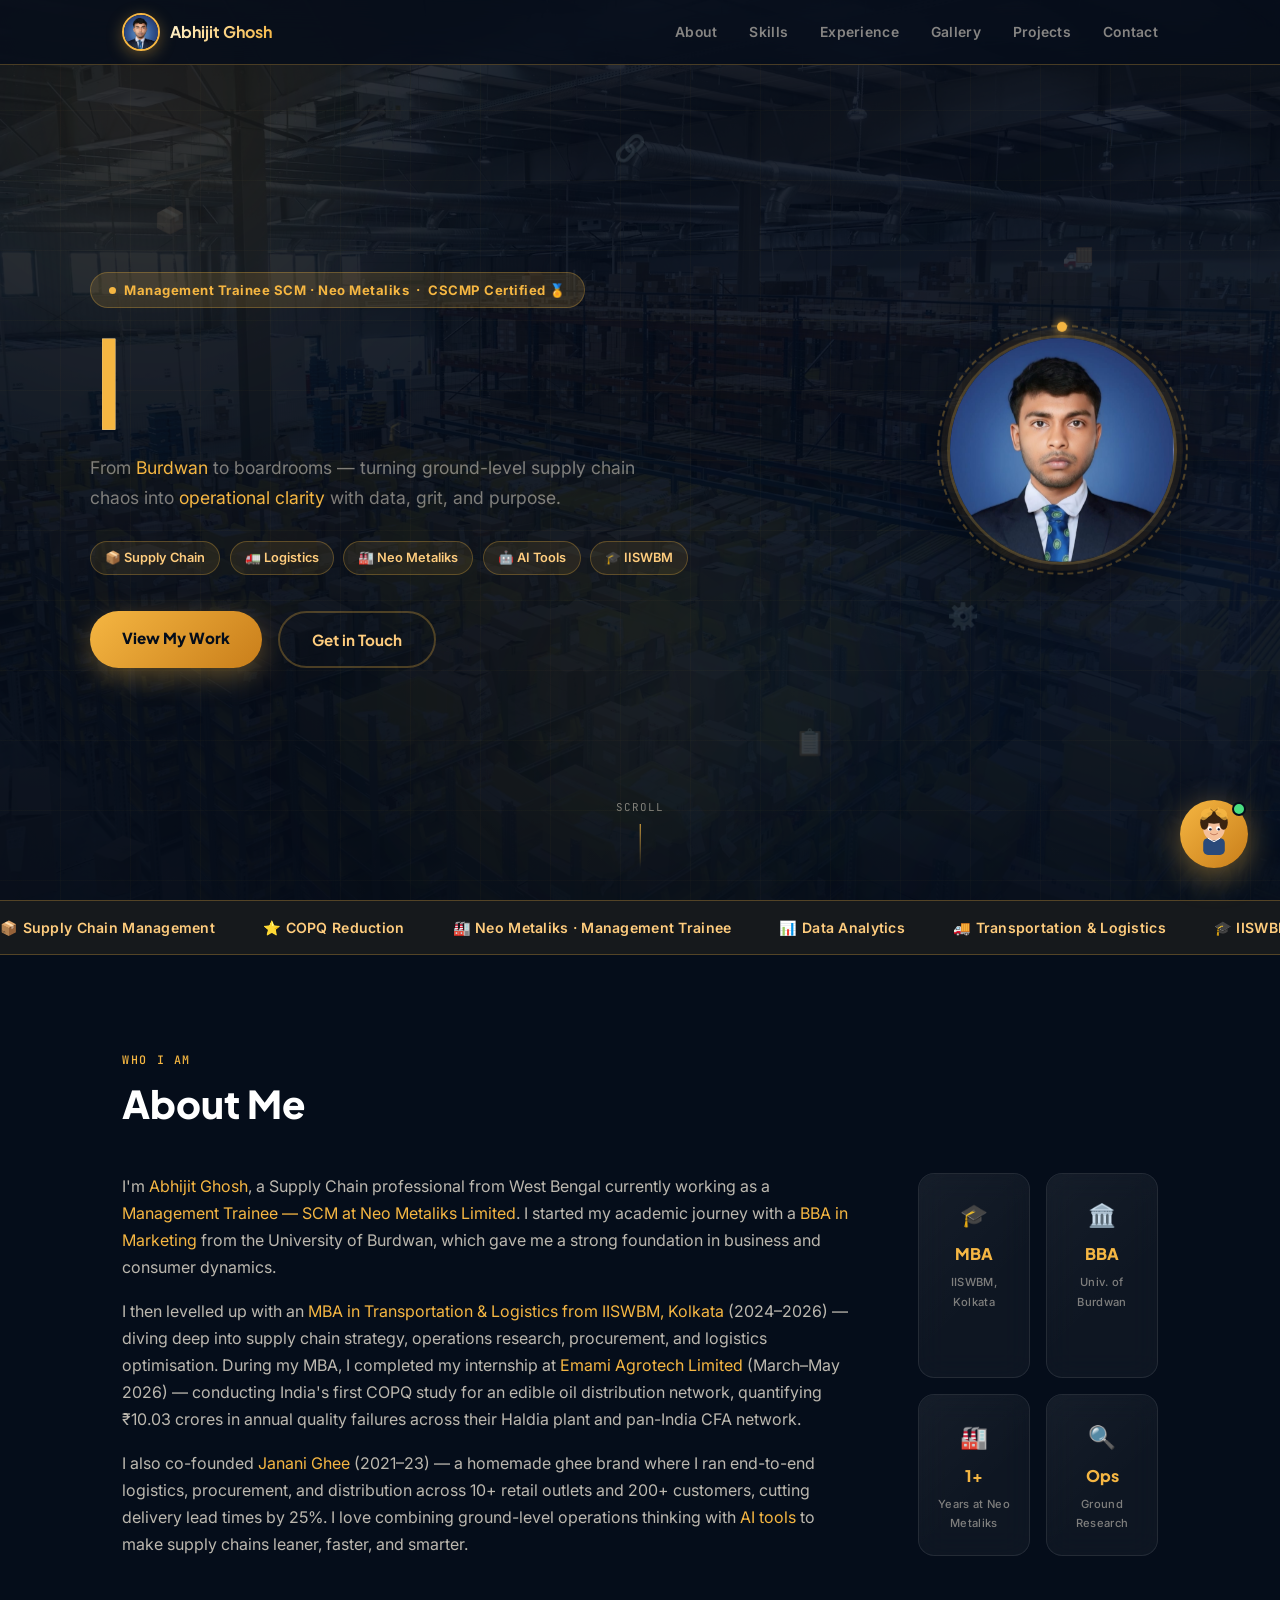
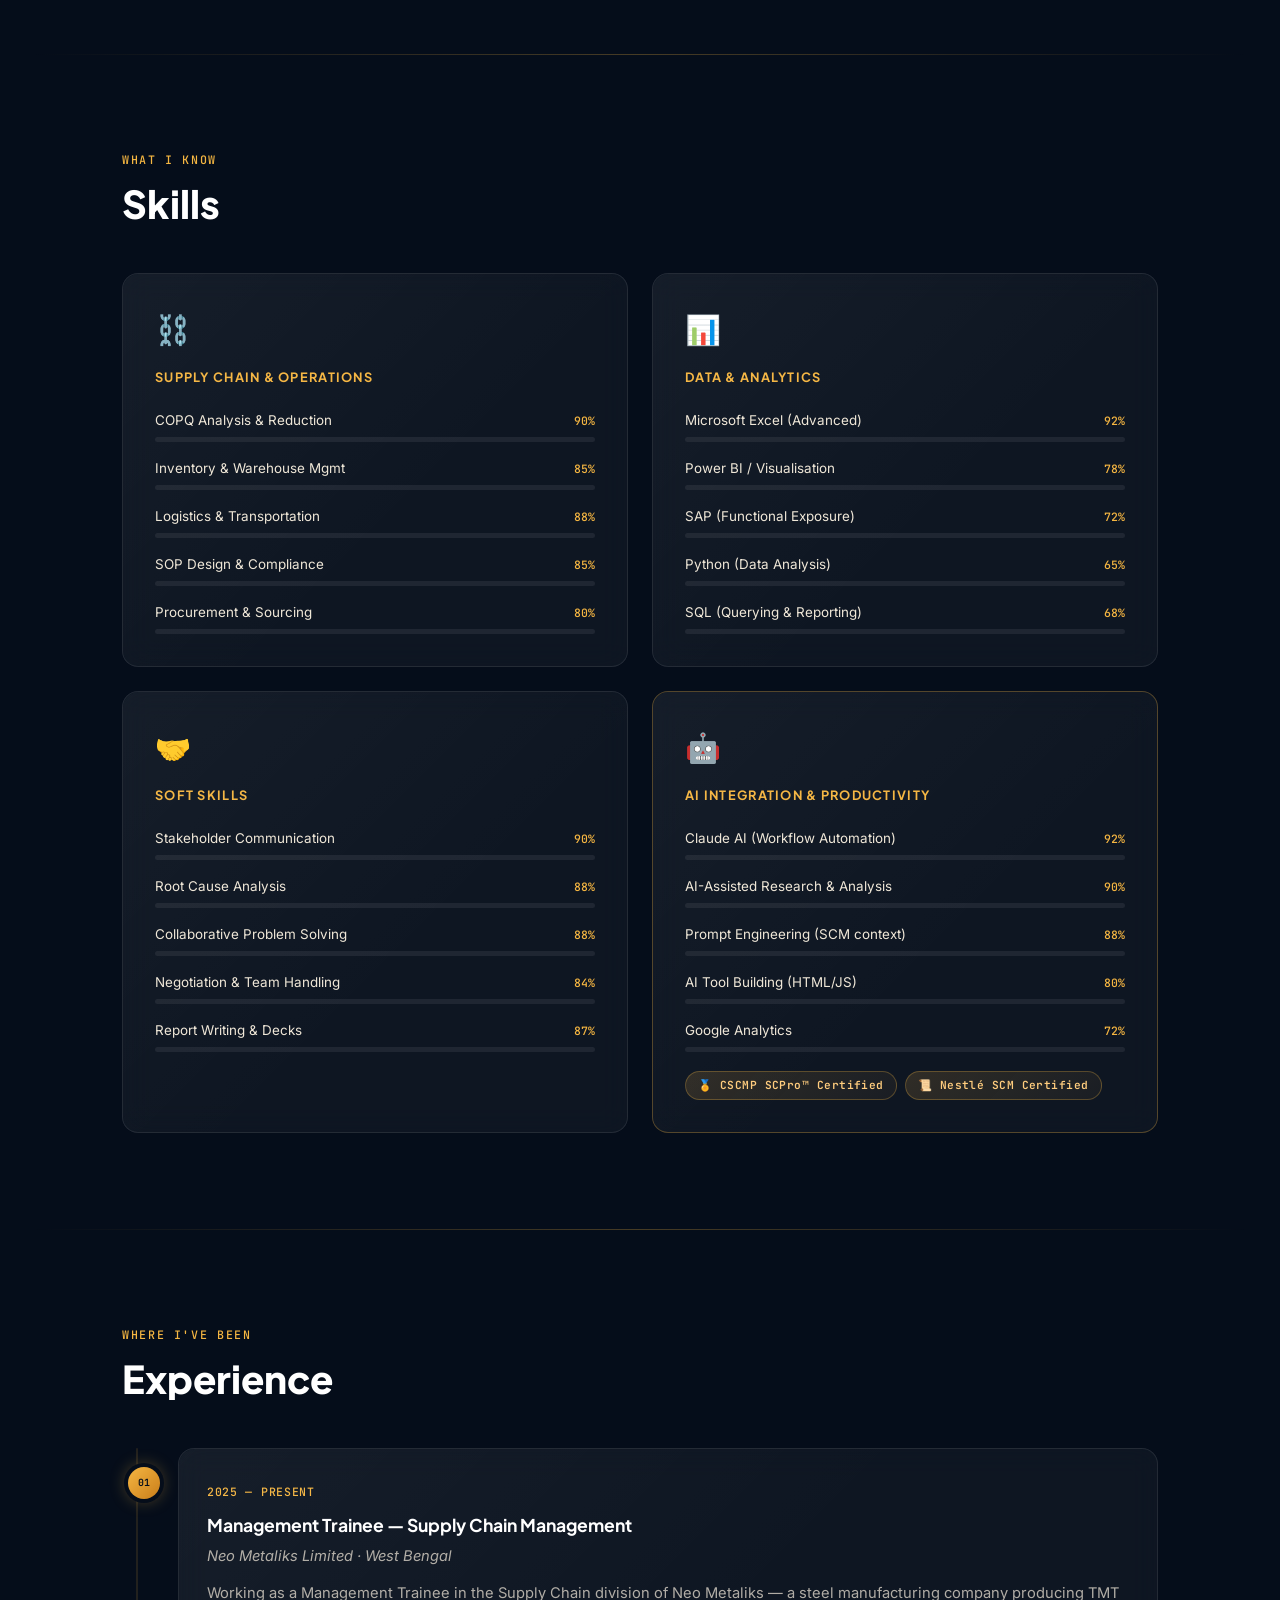
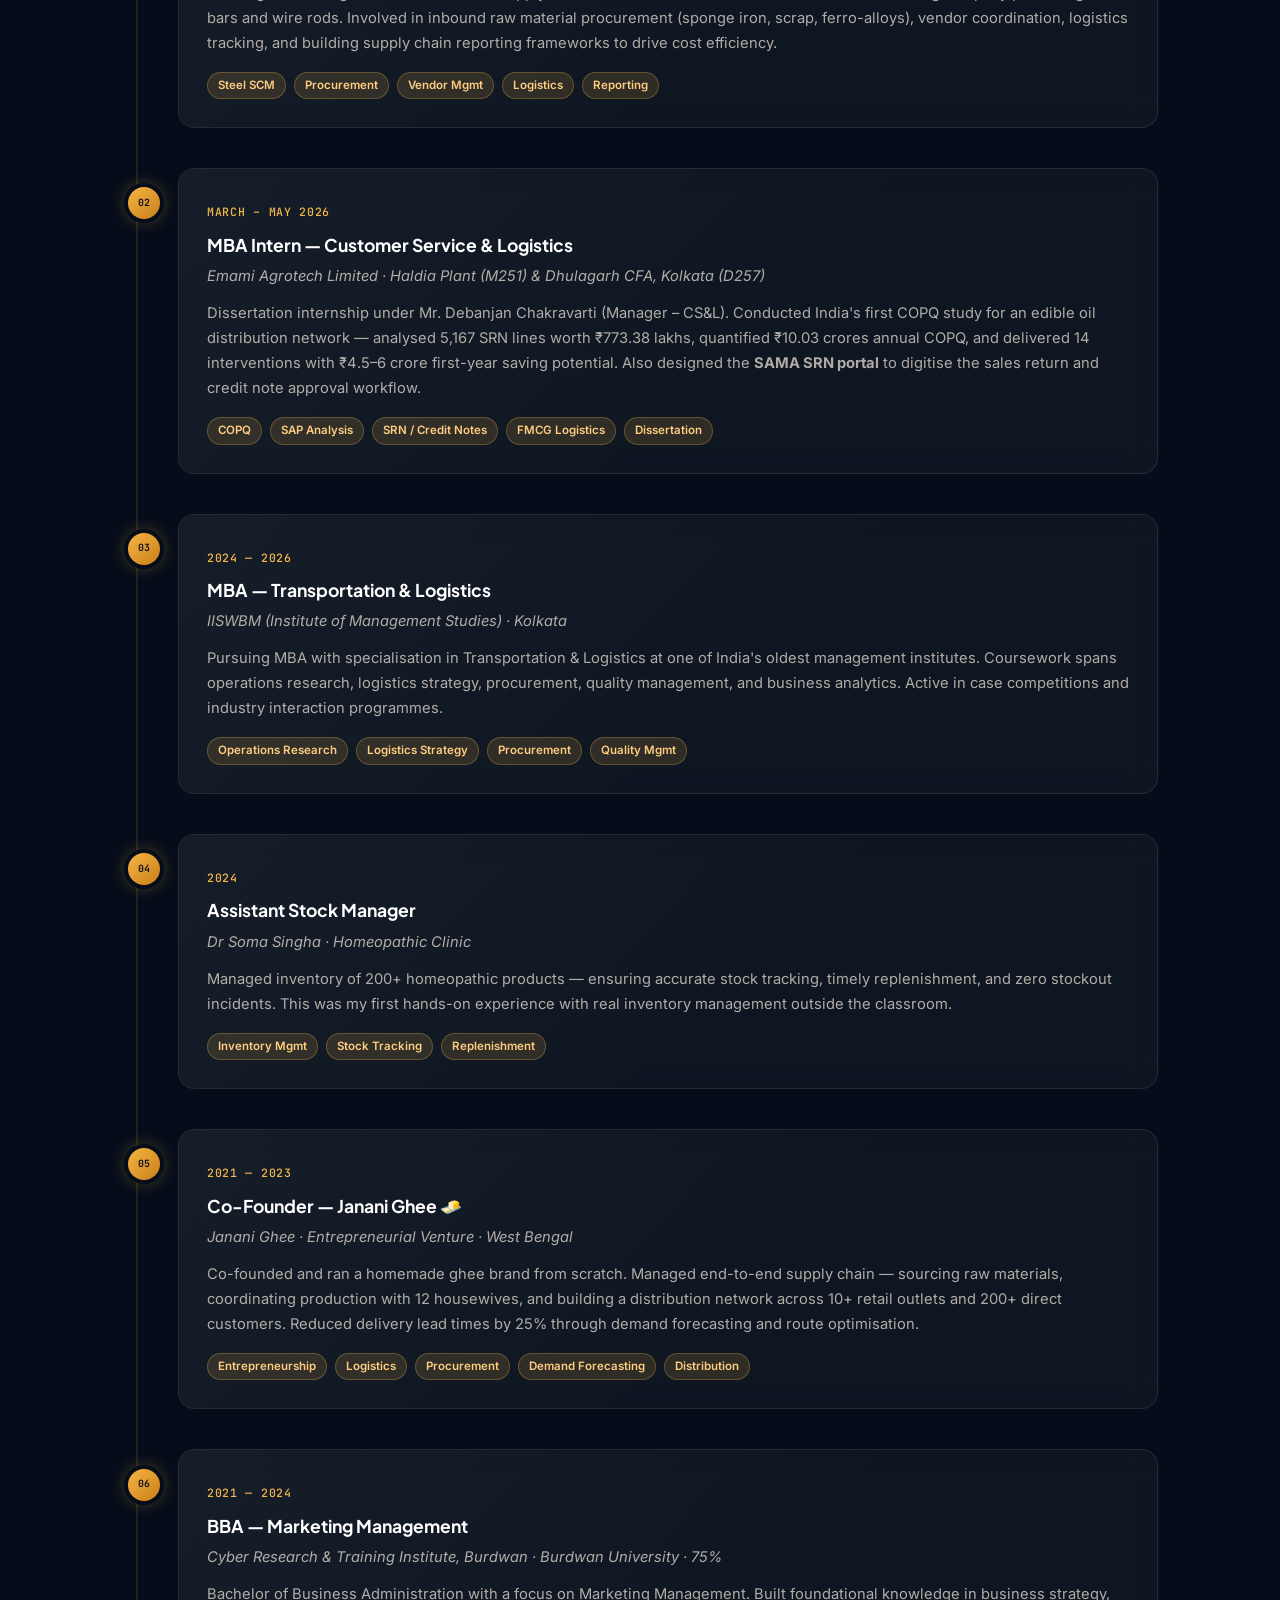
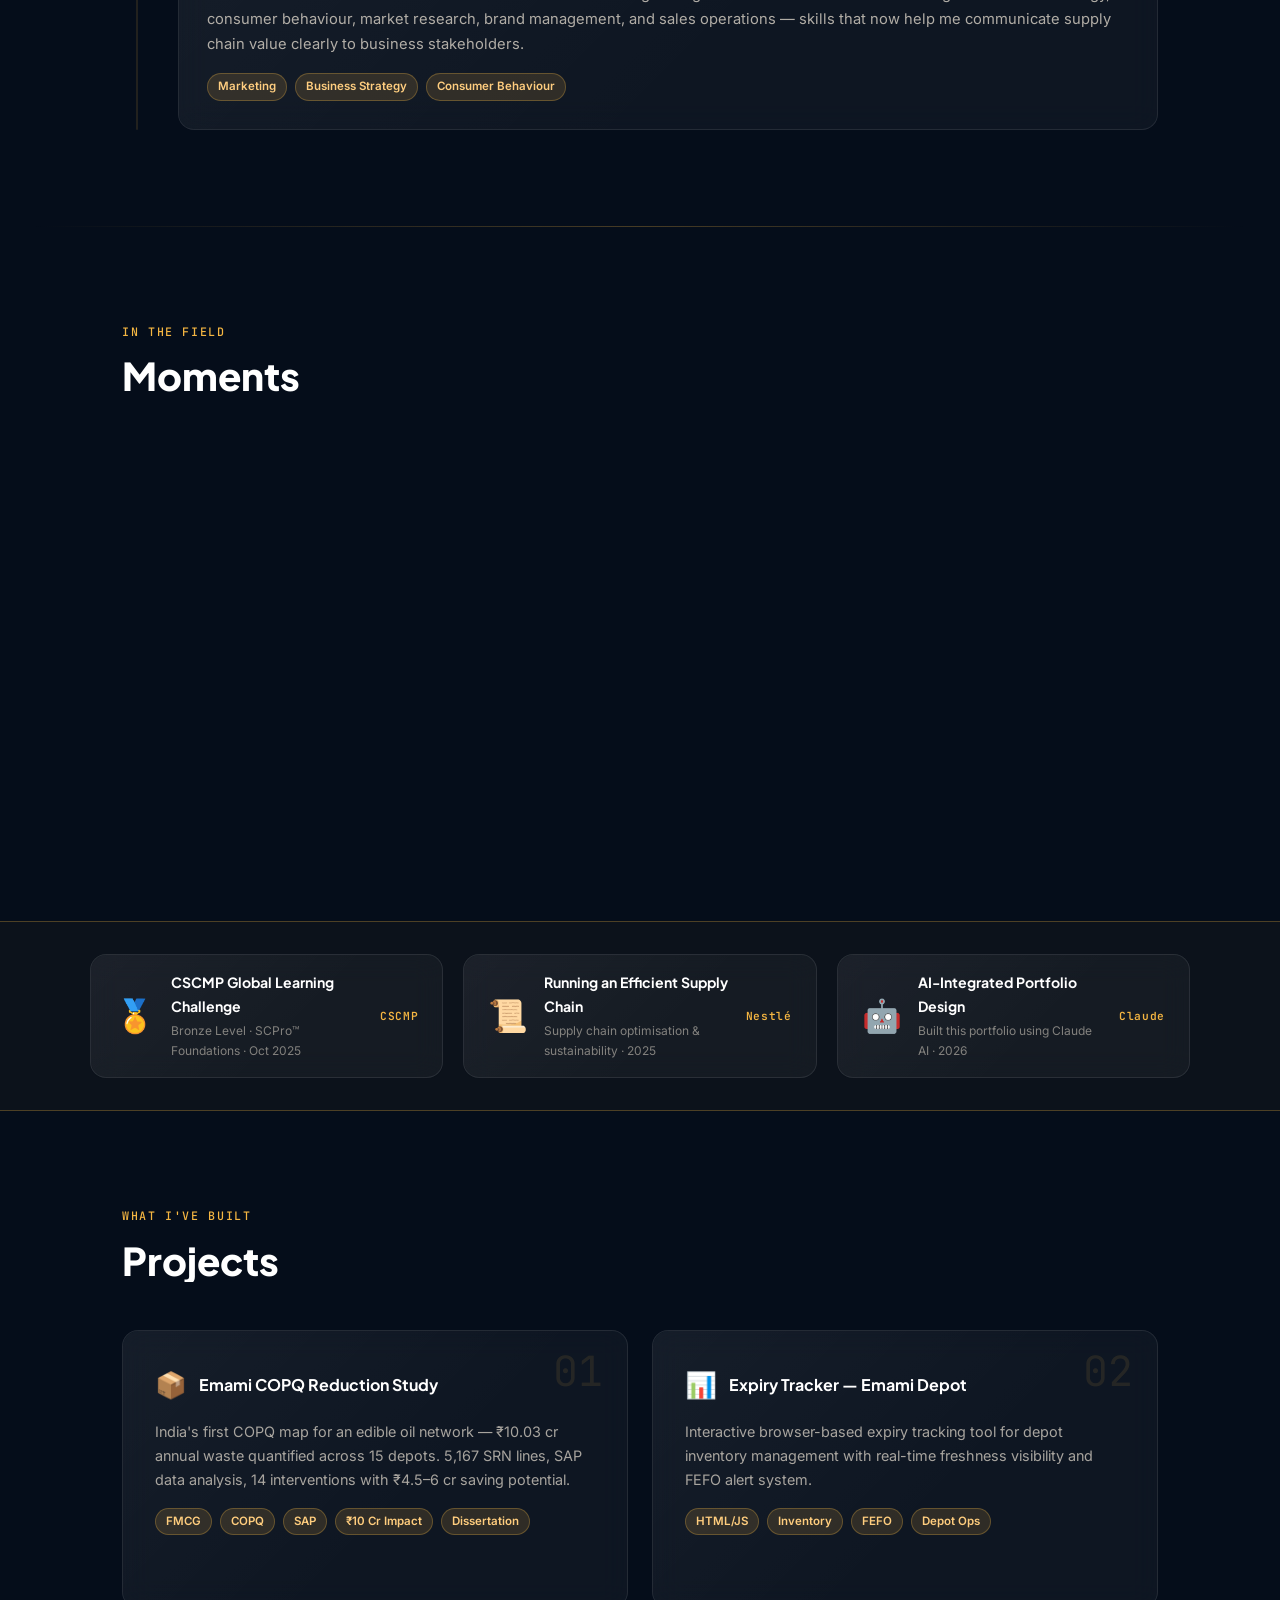
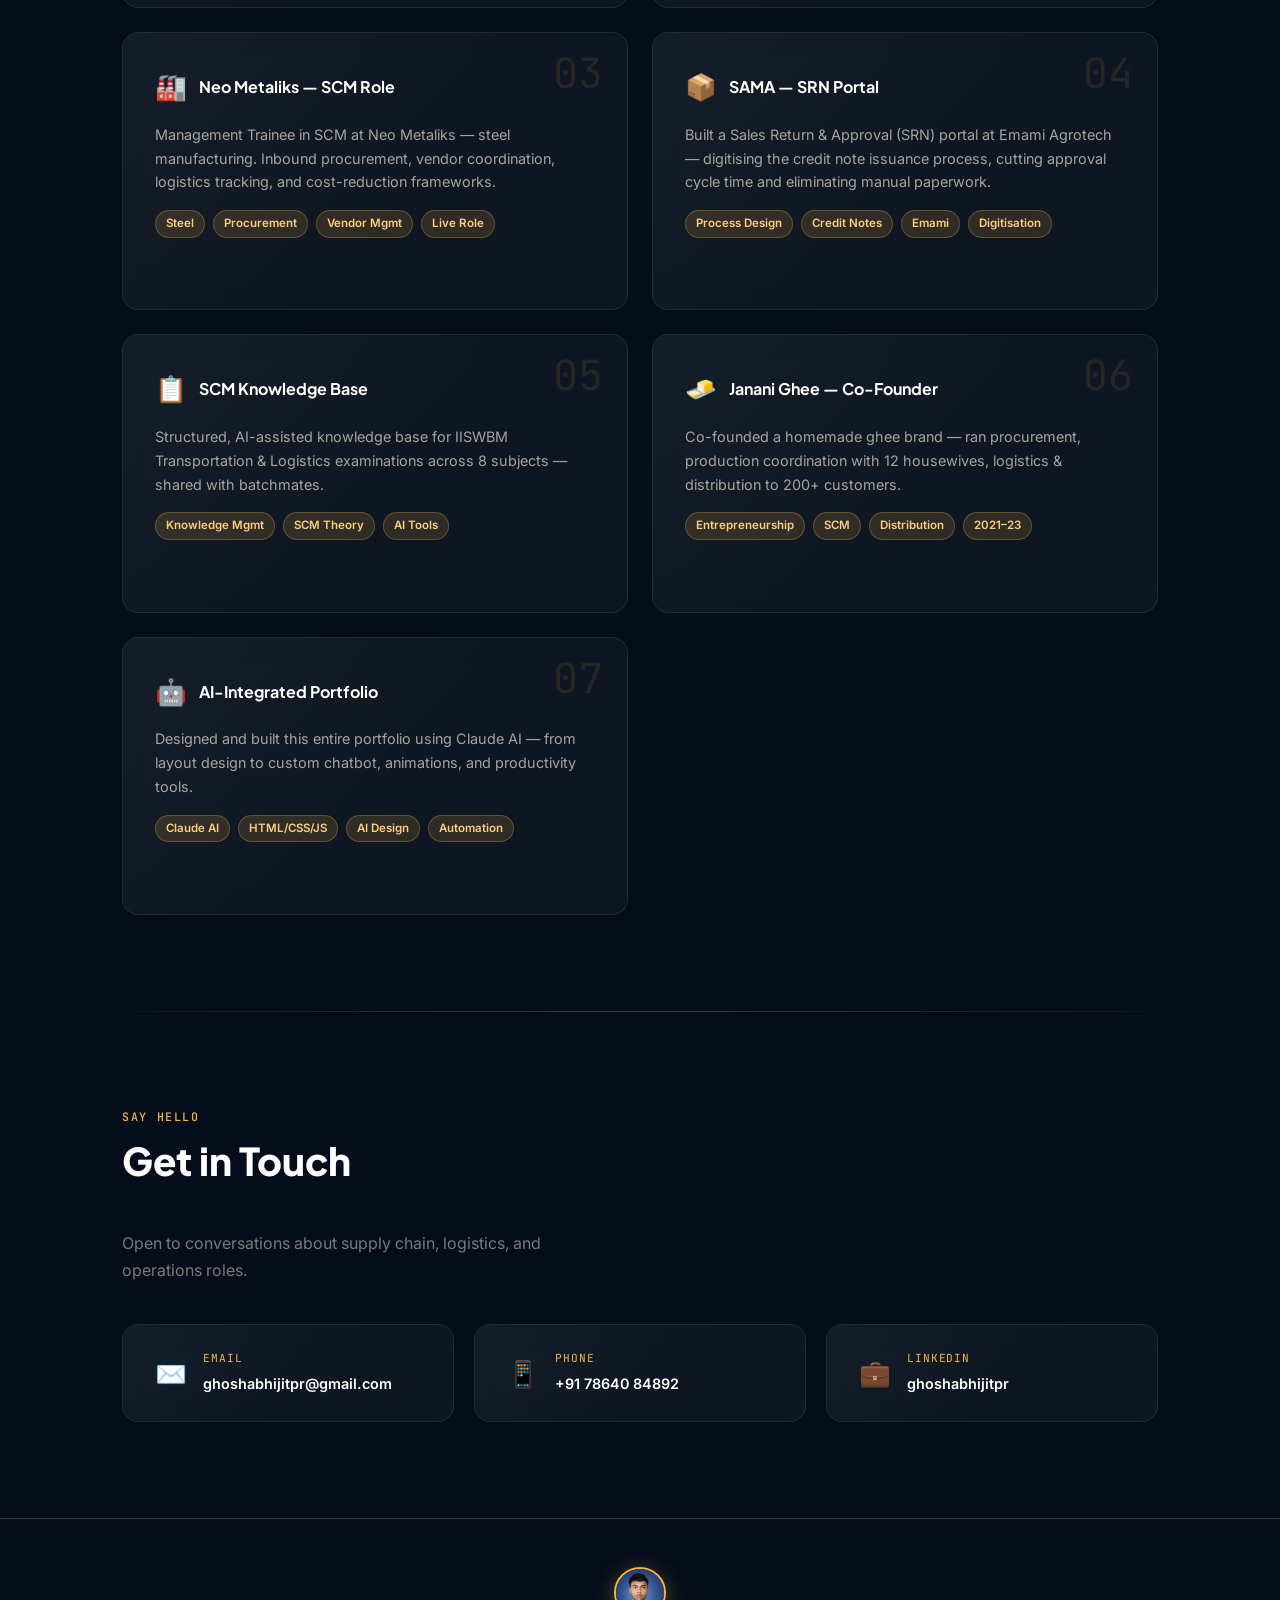
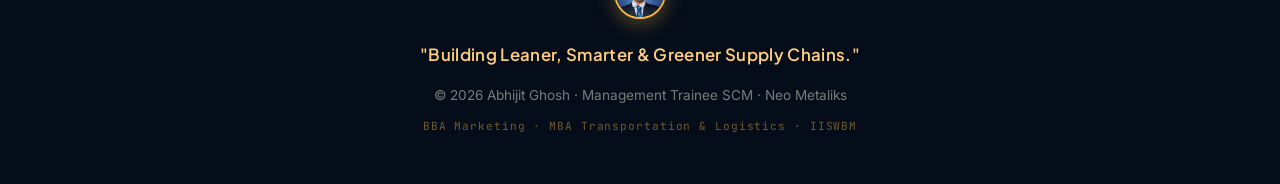
==== index.html @ d3fb3068 "Add files via upload" ====
<!DOCTYPE html>
<html lang="en">
<head>
  <meta charset="UTF-8" />
  <meta name="viewport" content="width=device-width, initial-scale=1.0" />
  <title>Abhijit Ghosh — Portfolio</title>
  <link rel="preconnect" href="https://fonts.googleapis.com">
  <link href="https://fonts.googleapis.com/css2?family=Plus+Jakarta+Sans:wght@400;500;600;700;800&family=Inter:wght@300;400;500;600&family=JetBrains+Mono:wght@400;500&display=swap" rel="stylesheet">
  <link rel="stylesheet" href="style.css" />
  <script src="https://cdnjs.cloudflare.com/ajax/libs/gsap/3.12.5/gsap.min.js"></script>
  <script src="https://cdnjs.cloudflare.com/ajax/libs/gsap/3.12.5/ScrollTrigger.min.js"></script>
  <script src="https://cdn.jsdelivr.net/npm/@studio-freight/lenis@1.0.42/dist/lenis.min.js"></script>
</head>
<body>

  <!-- Aurora -->
  <div id="aurora" aria-hidden="true">
    <div class="aurora-blob a1"></div>
    <div class="aurora-blob a2"></div>
    <div class="aurora-blob a3"></div>
    <div class="aurora-blob a4"></div>
  </div>

  <!-- Particle canvas -->
  <canvas id="particle-canvas" aria-hidden="true"></canvas>

  <!-- NAV -->
  <nav id="navbar">
    <div class="nav-inner">
      <div class="nav-logo-wrap">
        <span class="nav-logo-icon"><img src="photo_passport.jpg" alt="Abhijit Ghosh" /></span>
        <span class="nav-logo-text">Abhijit Ghosh</span>
      </div>
      <ul>
        <li><a href="#about">About</a></li>
        <li><a href="#skills">Skills</a></li>
        <li><a href="#experience">Experience</a></li>
        <li><a href="#gallery">Gallery</a></li>
        <li><a href="#projects">Projects</a></li>
        <li><a href="#contact">Contact</a></li>
      </ul>
      <div class="nav-progress" id="navProgress"></div>
    </div>
  </nav>

  <!-- HERO -->
  <section id="hero">
    <div class="hero-bg-img" aria-hidden="true"></div>
    <div class="hero-floats" aria-hidden="true">
      <span class="float-icon" data-depth="0.30" style="--ix:12%;--iy:22%">📦</span>
      <span class="float-icon" data-depth="0.50" style="--ix:83%;--iy:26%">🚚</span>
      <span class="float-icon" data-depth="0.20" style="--ix:74%;--iy:66%">⚙️</span>
      <span class="float-icon" data-depth="0.40" style="--ix:16%;--iy:70%">📊</span>
      <span class="float-icon" data-depth="0.60" style="--ix:88%;--iy:50%">🏭</span>
      <span class="float-icon" data-depth="0.35" style="--ix:48%;--iy:14%">🔗</span>
      <span class="float-icon" data-depth="0.25" style="--ix:62%;--iy:80%">📋</span>
      <span class="float-icon" data-depth="0.45" style="--ix:30%;--iy:45%">🎓</span>
    </div>

    <div class="hero-profile-img">
      <img src="photo_passport.jpg" alt="Abhijit Ghosh" />
      <div class="hero-profile-ring"></div>
    </div>

    <div class="hero-content">
      <div class="hero-badge">
        <span class="badge-dot"></span>
        Management Trainee SCM · Neo Metaliks &nbsp;·&nbsp; CSCMP Certified 🏅
      </div>
      <h1 id="hero-headline">
        <span id="typed-name"></span><span class="cursor-blink">|</span>
      </h1>
      <p class="hero-tagline">
        From <span class="gold">Burdwan</span> to boardrooms — turning ground-level supply chain chaos
        into <span class="gold">operational clarity</span> with data, grit, and purpose.
      </p>
      <div class="hero-chips">
        <span>📦 Supply Chain</span>
        <span>🚛 Logistics</span>
        <span>🏭 Neo Metaliks</span>
        <span>🤖 AI Tools</span>
        <span>🎓 IISWBM</span>
      </div>
      <div class="hero-cta">
        <a href="#projects" class="btn-gold">View My Work</a>
        <a href="#contact" class="btn-outline">Get in Touch</a>
      </div>
    </div>
    <div class="hero-scroll-hint">
      <span>Scroll</span>
      <div class="scroll-line"></div>
    </div>
  </section>

  <!-- MARQUEE -->
  <div class="marquee-bar">
    <div class="marquee-track">
      <span>📦 Supply Chain Management</span>
      <span>⭐ COPQ Reduction</span>
      <span>🏭 Neo Metaliks · Management Trainee</span>
      <span>📊 Data Analytics</span>
      <span>🚚 Transportation &amp; Logistics</span>
      <span>🎓 IISWBM Kolkata · 2024–2026</span>
      <span>🌿 Emami Agrotech</span>
      <span>🔍 Root Cause Analysis</span>
      <span>🎒 BBA Marketing · Burdwan University</span>
      <span>🤖 AI-Assisted Research</span>
      <span>📦 Supply Chain Management</span>
      <span>⭐ COPQ Reduction</span>
      <span>🏭 Neo Metaliks · Management Trainee</span>
      <span>📊 Data Analytics</span>
      <span>🚚 Transportation &amp; Logistics</span>
      <span>🎓 IISWBM Kolkata · 2024–2026</span>
      <span>🌿 Emami Agrotech</span>
      <span>🔍 Root Cause Analysis</span>
      <span>🎒 BBA Marketing · Burdwan University</span>
      <span>🤖 AI-Assisted Research</span>
    </div>
  </div>

  <!-- ABOUT -->
  <section id="about">
    <div class="container">
      <div class="section-label">Who I Am</div>
      <h2 class="section-title">About Me</h2>
      <div class="about-grid">
        <div class="about-text">
          <p>I'm <span class="gold">Abhijit Ghosh</span>, a Supply Chain professional from West Bengal currently working as a <span class="gold">Management Trainee — SCM at Neo Metaliks Limited</span>. I started my academic journey with a <span class="gold">BBA in Marketing</span> from the University of Burdwan, which gave me a strong foundation in business and consumer dynamics.</p>
          <p>I then levelled up with an <span class="gold">MBA in Transportation &amp; Logistics from IISWBM, Kolkata</span> (2024–2026) — diving deep into supply chain strategy, operations research, procurement, and logistics optimisation. During my MBA, I completed my internship at <span class="gold">Emami Agrotech Limited</span> (March–May 2026) — conducting India's first COPQ study for an edible oil distribution network, quantifying ₹10.03 crores in annual quality failures across their Haldia plant and pan-India CFA network.</p>
          <p>I also co-founded <span class="gold">Janani Ghee</span> (2021–23) — a homemade ghee brand where I ran end-to-end logistics, procurement, and distribution across 10+ retail outlets and 200+ customers, cutting delivery lead times by 25%. I love combining ground-level operations thinking with <span class="gold">AI tools</span> to make supply chains leaner, faster, and smarter.</p>
        </div>
        <div class="about-stats">
          <div class="stat-card glass-card clickable" data-modal="mba" title="Click to see what I studied">
            <span class="stat-icon">🎓</span>
            <span class="stat-num">MBA</span>
            <span class="stat-label">IISWBM, Kolkata</span>
            <span class="stat-hint">Click to explore →</span>
          </div>
          <div class="stat-card glass-card clickable" data-modal="bba" title="Click to see BBA details">
            <span class="stat-icon">🏛️</span>
            <span class="stat-num">BBA</span>
            <span class="stat-label">Univ. of Burdwan</span>
            <span class="stat-hint">Click to explore →</span>
          </div>
          <div class="stat-card glass-card">
            <span class="stat-icon">🏭</span>
            <span class="stat-num" data-count="1">1+</span>
            <span class="stat-label">Years at Neo Metaliks</span>
          </div>
          <div class="stat-card glass-card">
            <span class="stat-icon">🔍</span>
            <span class="stat-num">Ops</span>
            <span class="stat-label">Ground Research</span>
          </div>
        </div>
      </div>
    </div>
  </section>

  <!-- SKILLS -->
  <section id="skills">
    <div class="container">
      <div class="section-label">What I Know</div>
      <h2 class="section-title">Skills</h2>
      <div class="skills-grid skills-grid-4">
        <div class="skill-group glass-card tilt-card">
          <div class="skill-group-icon">⛓️</div>
          <h3>Supply Chain &amp; Operations</h3>
          <div class="skill-bar-list">
            <div class="skill-bar-item">
              <div class="skill-label-row"><span>COPQ Analysis &amp; Reduction</span><span class="skill-pct">90%</span></div>
              <div class="bar"><div class="bar-fill" data-w="90"></div></div>
            </div>
            <div class="skill-bar-item">
              <div class="skill-label-row"><span>Inventory &amp; Warehouse Mgmt</span><span class="skill-pct">85%</span></div>
              <div class="bar"><div class="bar-fill" data-w="85"></div></div>
            </div>
            <div class="skill-bar-item">
              <div class="skill-label-row"><span>Logistics &amp; Transportation</span><span class="skill-pct">88%</span></div>
              <div class="bar"><div class="bar-fill" data-w="88"></div></div>
            </div>
            <div class="skill-bar-item">
              <div class="skill-label-row"><span>SOP Design &amp; Compliance</span><span class="skill-pct">85%</span></div>
              <div class="bar"><div class="bar-fill" data-w="85"></div></div>
            </div>
            <div class="skill-bar-item">
              <div class="skill-label-row"><span>Procurement &amp; Sourcing</span><span class="skill-pct">80%</span></div>
              <div class="bar"><div class="bar-fill" data-w="80"></div></div>
            </div>
          </div>
        </div>
        <div class="skill-group glass-card tilt-card">
          <div class="skill-group-icon">📊</div>
          <h3>Data &amp; Analytics</h3>
          <div class="skill-bar-list">
            <div class="skill-bar-item">
              <div class="skill-label-row"><span>Microsoft Excel (Advanced)</span><span class="skill-pct">92%</span></div>
              <div class="bar"><div class="bar-fill" data-w="92"></div></div>
            </div>
            <div class="skill-bar-item">
              <div class="skill-label-row"><span>Power BI / Visualisation</span><span class="skill-pct">78%</span></div>
              <div class="bar"><div class="bar-fill" data-w="78"></div></div>
            </div>
            <div class="skill-bar-item">
              <div class="skill-label-row"><span>SAP (Functional Exposure)</span><span class="skill-pct">72%</span></div>
              <div class="bar"><div class="bar-fill" data-w="72"></div></div>
            </div>
            <div class="skill-bar-item">
              <div class="skill-label-row"><span>Python (Data Analysis)</span><span class="skill-pct">65%</span></div>
              <div class="bar"><div class="bar-fill" data-w="65"></div></div>
            </div>
            <div class="skill-bar-item">
              <div class="skill-label-row"><span>SQL (Querying &amp; Reporting)</span><span class="skill-pct">68%</span></div>
              <div class="bar"><div class="bar-fill" data-w="68"></div></div>
            </div>
          </div>
        </div>
        <div class="skill-group glass-card tilt-card">
          <div class="skill-group-icon">🤝</div>
          <h3>Soft Skills</h3>
          <div class="skill-bar-list">
            <div class="skill-bar-item">
              <div class="skill-label-row"><span>Stakeholder Communication</span><span class="skill-pct">90%</span></div>
              <div class="bar"><div class="bar-fill" data-w="90"></div></div>
            </div>
            <div class="skill-bar-item">
              <div class="skill-label-row"><span>Root Cause Analysis</span><span class="skill-pct">88%</span></div>
              <div class="bar"><div class="bar-fill" data-w="88"></div></div>
            </div>
            <div class="skill-bar-item">
              <div class="skill-label-row"><span>Collaborative Problem Solving</span><span class="skill-pct">88%</span></div>
              <div class="bar"><div class="bar-fill" data-w="88"></div></div>
            </div>
            <div class="skill-bar-item">
              <div class="skill-label-row"><span>Negotiation &amp; Team Handling</span><span class="skill-pct">84%</span></div>
              <div class="bar"><div class="bar-fill" data-w="84"></div></div>
            </div>
            <div class="skill-bar-item">
              <div class="skill-label-row"><span>Report Writing &amp; Decks</span><span class="skill-pct">87%</span></div>
              <div class="bar"><div class="bar-fill" data-w="87"></div></div>
            </div>
          </div>
        </div>

        <div class="skill-group glass-card tilt-card ai-skill-card">
          <div class="skill-group-icon">🤖</div>
          <h3>AI Integration &amp; Productivity</h3>
          <div class="skill-bar-list">
            <div class="skill-bar-item">
              <div class="skill-label-row"><span>Claude AI (Workflow Automation)</span><span class="skill-pct">92%</span></div>
              <div class="bar"><div class="bar-fill" data-w="92"></div></div>
            </div>
            <div class="skill-bar-item">
              <div class="skill-label-row"><span>AI-Assisted Research &amp; Analysis</span><span class="skill-pct">90%</span></div>
              <div class="bar"><div class="bar-fill" data-w="90"></div></div>
            </div>
            <div class="skill-bar-item">
              <div class="skill-label-row"><span>Prompt Engineering (SCM context)</span><span class="skill-pct">88%</span></div>
              <div class="bar"><div class="bar-fill" data-w="88"></div></div>
            </div>
            <div class="skill-bar-item">
              <div class="skill-label-row"><span>AI Tool Building (HTML/JS)</span><span class="skill-pct">80%</span></div>
              <div class="bar"><div class="bar-fill" data-w="80"></div></div>
            </div>
            <div class="skill-bar-item">
              <div class="skill-label-row"><span>Google Analytics</span><span class="skill-pct">72%</span></div>
              <div class="bar"><div class="bar-fill" data-w="72"></div></div>
            </div>
          </div>
          <div class="ai-badge-row">
            <span class="ai-badge">🏅 CSCMP SCPro™ Certified</span>
            <span class="ai-badge">📜 Nestlé SCM Certified</span>
          </div>
        </div>
      </div>
    </div>
  </section>

  <!-- EXPERIENCE -->
  <section id="experience">
    <div class="container">
      <div class="section-label">Where I've Been</div>
      <h2 class="section-title">Experience</h2>
      <div class="timeline">
        <div class="timeline-fill" aria-hidden="true"></div>

        <div class="timeline-item">
          <div class="timeline-dot"><span>01</span></div>
          <div class="timeline-content glass-card">
            <span class="timeline-date">2025 — Present</span>
            <h3>Management Trainee — Supply Chain Management</h3>
            <p class="timeline-company">Neo Metaliks Limited · West Bengal</p>
            <p>Working as a Management Trainee in the Supply Chain division of Neo Metaliks — a steel manufacturing company producing TMT bars and wire rods. Involved in inbound raw material procurement (sponge iron, scrap, ferro-alloys), vendor coordination, logistics tracking, and building supply chain reporting frameworks to drive cost efficiency.</p>
            <div class="tags"><span>Steel SCM</span><span>Procurement</span><span>Vendor Mgmt</span><span>Logistics</span><span>Reporting</span></div>
          </div>
        </div>

        <div class="timeline-item">
          <div class="timeline-dot"><span>02</span></div>
          <div class="timeline-content glass-card">
            <span class="timeline-date">March – May 2026</span>
            <h3>MBA Intern — Customer Service &amp; Logistics</h3>
            <p class="timeline-company">Emami Agrotech Limited · Haldia Plant (M251) &amp; Dhulagarh CFA, Kolkata (D257)</p>
            <p>Dissertation internship under Mr. Debanjan Chakravarti (Manager – CS&amp;L). Conducted India's first COPQ study for an edible oil distribution network — analysed 5,167 SRN lines worth ₹773.38 lakhs, quantified ₹10.03 crores annual COPQ, and delivered 14 interventions with ₹4.5–6 crore first-year saving potential. Also designed the <strong>SAMA SRN portal</strong> to digitise the sales return and credit note approval workflow.</p>
            <div class="tags"><span>COPQ</span><span>SAP Analysis</span><span>SRN / Credit Notes</span><span>FMCG Logistics</span><span>Dissertation</span></div>
          </div>
        </div>

        <div class="timeline-item">
          <div class="timeline-dot"><span>03</span></div>
          <div class="timeline-content glass-card">
            <span class="timeline-date">2024 — 2026</span>
            <h3>MBA — Transportation &amp; Logistics</h3>
            <p class="timeline-company">IISWBM (Institute of Management Studies) · Kolkata</p>
            <p>Pursuing MBA with specialisation in Transportation &amp; Logistics at one of India's oldest management institutes. Coursework spans operations research, logistics strategy, procurement, quality management, and business analytics. Active in case competitions and industry interaction programmes.</p>
            <div class="tags"><span>Operations Research</span><span>Logistics Strategy</span><span>Procurement</span><span>Quality Mgmt</span></div>
          </div>
        </div>

        <div class="timeline-item">
          <div class="timeline-dot"><span>04</span></div>
          <div class="timeline-content glass-card">
            <span class="timeline-date">2024</span>
            <h3>Assistant Stock Manager</h3>
            <p class="timeline-company">Dr Soma Singha · Homeopathic Clinic</p>
            <p>Managed inventory of 200+ homeopathic products — ensuring accurate stock tracking, timely replenishment, and zero stockout incidents. This was my first hands-on experience with real inventory management outside the classroom.</p>
            <div class="tags"><span>Inventory Mgmt</span><span>Stock Tracking</span><span>Replenishment</span></div>
          </div>
        </div>

        <div class="timeline-item">
          <div class="timeline-dot"><span>05</span></div>
          <div class="timeline-content glass-card">
            <span class="timeline-date">2021 — 2023</span>
            <h3>Co-Founder — Janani Ghee 🧈</h3>
            <p class="timeline-company">Janani Ghee · Entrepreneurial Venture · West Bengal</p>
            <p>Co-founded and ran a homemade ghee brand from scratch. Managed end-to-end supply chain — sourcing raw materials, coordinating production with 12 housewives, and building a distribution network across 10+ retail outlets and 200+ direct customers. Reduced delivery lead times by 25% through demand forecasting and route optimisation.</p>
            <div class="tags"><span>Entrepreneurship</span><span>Logistics</span><span>Procurement</span><span>Demand Forecasting</span><span>Distribution</span></div>
          </div>
        </div>

        <div class="timeline-item">
          <div class="timeline-dot"><span>06</span></div>
          <div class="timeline-content glass-card">
            <span class="timeline-date">2021 — 2024</span>
            <h3>BBA — Marketing Management</h3>
            <p class="timeline-company">Cyber Research &amp; Training Institute, Burdwan · Burdwan University · 75%</p>
            <p>Bachelor of Business Administration with a focus on Marketing Management. Built foundational knowledge in business strategy, consumer behaviour, market research, brand management, and sales operations — skills that now help me communicate supply chain value clearly to business stakeholders.</p>
            <div class="tags"><span>Marketing</span><span>Business Strategy</span><span>Consumer Behaviour</span></div>
          </div>
        </div>

      </div>
    </div>
  </section>

  <!-- GALLERY -->
  <section id="gallery">
    <div class="container">
      <div class="section-label">In the Field</div>
      <h2 class="section-title">Moments</h2>
      <div class="gallery-grid">

        <div class="gallery-item g-reveal" data-caption="Standing in front of the 8 Pillars of TPM at the Emami Agrotech plant — internship field visit 🏭">
          <img src="photo2.jpg" alt="Emami Agrotech TPM visit" loading="lazy" />
          <div class="gallery-overlay">
            <span>Emami Agrotech — 8 Pillars of TPM</span>
          </div>
        </div>

        <div class="gallery-item g-reveal" data-caption="CII LOGISEAST 2025 — Transforming Logistics in Eastern India 🚀 IISWBM batch represents!">
          <img src="photo_logiseast.jpg" alt="CII LOGISEAST 2025" loading="lazy" />
          <div class="gallery-overlay">
            <span>CII LOGISEAST 2025 — Eastern India Logistics Summit</span>
          </div>
        </div>

      </div>
    </div>
  </section>

  <!-- CERTIFICATIONS STRIP -->
  <div class="cert-strip">
    <div class="cert-strip-inner">
      <div class="cert-card glass-card clickable" data-modal="cscmp">
        <div class="cert-icon">🏅</div>
        <div class="cert-info">
          <div class="cert-name">CSCMP Global Learning Challenge</div>
          <div class="cert-sub">Bronze Level · SCPro™ Foundations · Oct 2025</div>
        </div>
        <div class="cert-org">CSCMP</div>
      </div>
      <div class="cert-card glass-card">
        <div class="cert-icon">📜</div>
        <div class="cert-info">
          <div class="cert-name">Running an Efficient Supply Chain</div>
          <div class="cert-sub">Supply chain optimisation &amp; sustainability · 2025</div>
        </div>
        <div class="cert-org">Nestlé</div>
      </div>
      <div class="cert-card glass-card">
        <div class="cert-icon">🤖</div>
        <div class="cert-info">
          <div class="cert-name">AI-Integrated Portfolio Design</div>
          <div class="cert-sub">Built this portfolio using Claude AI · 2026</div>
        </div>
        <div class="cert-org">Claude</div>
      </div>
    </div>
  </div>

  <!-- PROJECTS -->
  <section id="projects">
    <div class="container">
      <div class="section-label">What I've Built</div>
      <h2 class="section-title">Projects</h2>
      <div class="projects-grid">

        <div class="project-card glass-card clickable" data-modal="copq">
          <div class="card-shine" aria-hidden="true"></div>
          <div class="project-number">01</div>
          <div class="project-header">
            <span class="project-icon">📦</span>
            <h3>Emami COPQ Reduction Study</h3>
          </div>
          <p>India's first COPQ map for an edible oil network — ₹10.03 cr annual waste quantified across 15 depots. 5,167 SRN lines, SAP data analysis, 14 interventions with ₹4.5–6 cr saving potential.</p>
          <div class="tags"><span>FMCG</span><span>COPQ</span><span>SAP</span><span>₹10 Cr Impact</span><span>Dissertation</span></div>
          <div class="card-cta">View Case Study →</div>
        </div>

        <div class="project-card glass-card clickable" data-modal="expiry">
          <div class="card-shine" aria-hidden="true"></div>
          <div class="project-number">02</div>
          <div class="project-header">
            <span class="project-icon">📊</span>
            <h3>Expiry Tracker — Emami Depot</h3>
          </div>
          <p>Interactive browser-based expiry tracking tool for depot inventory management with real-time freshness visibility and FEFO alert system.</p>
          <div class="tags"><span>HTML/JS</span><span>Inventory</span><span>FEFO</span><span>Depot Ops</span></div>
          <div class="card-cta">Launch Tool →</div>
        </div>

        <div class="project-card glass-card clickable" data-modal="neometaliks">
          <div class="card-shine" aria-hidden="true"></div>
          <div class="project-number">03</div>
          <div class="project-header">
            <span class="project-icon">🏭</span>
            <h3>Neo Metaliks — SCM Role</h3>
          </div>
          <p>Management Trainee in SCM at Neo Metaliks — steel manufacturing. Inbound procurement, vendor coordination, logistics tracking, and cost-reduction frameworks.</p>
          <div class="tags"><span>Steel</span><span>Procurement</span><span>Vendor Mgmt</span><span>Live Role</span></div>
          <div class="card-cta">View Details →</div>
        </div>

        <div class="project-card glass-card clickable" data-modal="sama">
          <div class="card-shine" aria-hidden="true"></div>
          <div class="project-number">04</div>
          <div class="project-header">
            <span class="project-icon">📦</span>
            <h3>SAMA — SRN Portal</h3>
          </div>
          <p>Built a Sales Return & Approval (SRN) portal at Emami Agrotech — digitising the credit note issuance process, cutting approval cycle time and eliminating manual paperwork.</p>
          <div class="tags"><span>Process Design</span><span>Credit Notes</span><span>Emami</span><span>Digitisation</span></div>
          <div class="card-cta">View Project →</div>
        </div>

        <div class="project-card glass-card clickable" data-modal="scmknowledge">
          <div class="card-shine" aria-hidden="true"></div>
          <div class="project-number">05</div>
          <div class="project-header">
            <span class="project-icon">📋</span>
            <h3>SCM Knowledge Base</h3>
          </div>
          <p>Structured, AI-assisted knowledge base for IISWBM Transportation &amp; Logistics examinations across 8 subjects — shared with batchmates.</p>
          <div class="tags"><span>Knowledge Mgmt</span><span>SCM Theory</span><span>AI Tools</span></div>
          <div class="card-cta">View Details →</div>
        </div>

        <div class="project-card glass-card clickable" data-modal="jananighee">
          <div class="card-shine" aria-hidden="true"></div>
          <div class="project-number">06</div>
          <div class="project-header">
            <span class="project-icon">🧈</span>
            <h3>Janani Ghee — Co-Founder</h3>
          </div>
          <p>Co-founded a homemade ghee brand — ran procurement, production coordination with 12 housewives, logistics &amp; distribution to 200+ customers.</p>
          <div class="tags"><span>Entrepreneurship</span><span>SCM</span><span>Distribution</span><span>2021–23</span></div>
          <div class="card-cta">View Story →</div>
        </div>

        <div class="project-card glass-card clickable" data-modal="aiportfolio">
          <div class="card-shine" aria-hidden="true"></div>
          <div class="project-number">07</div>
          <div class="project-header">
            <span class="project-icon">🤖</span>
            <h3>AI-Integrated Portfolio</h3>
          </div>
          <p>Designed and built this entire portfolio using Claude AI — from layout design to custom chatbot, animations, and productivity tools.</p>
          <div class="tags"><span>Claude AI</span><span>HTML/CSS/JS</span><span>AI Design</span><span>Automation</span></div>
          <div class="card-cta">View Details →</div>
        </div>

      </div>
    </div>
  </section>

  <!-- CONTACT -->
  <section id="contact">
    <div class="container">
      <div class="section-label">Say Hello</div>
      <h2 class="section-title">Get in Touch</h2>
      <p class="contact-sub">Open to conversations about supply chain, logistics, and operations roles.</p>
      <div class="contact-grid">
        <a href="mailto:ghoshabhijitpr@gmail.com" class="contact-card glass-card">
          <span class="contact-icon-wrap">✉️</span>
          <div><span class="contact-label">Email</span><span class="contact-value">ghoshabhijitpr@gmail.com</span></div>
        </a>
        <a href="tel:+917864084892" class="contact-card glass-card">
          <span class="contact-icon-wrap">📱</span>
          <div><span class="contact-label">Phone</span><span class="contact-value">+91 78640 84892</span></div>
        </a>
        <a href="https://www.linkedin.com/in/ghoshabhijitpr/" class="contact-card glass-card" target="_blank" rel="noopener">
          <span class="contact-icon-wrap">💼</span>
          <div><span class="contact-label">LinkedIn</span><span class="contact-value">ghoshabhijitpr</span></div>
        </a>
      </div>
    </div>
  </section>

  <!-- FOOTER -->
  <footer>
    <canvas id="footer-stars" aria-hidden="true"></canvas>
    <div class="footer-inner">
      <div class="footer-logo"><img src="photo_passport.jpg" alt="Abhijit Ghosh" /></div>
      <p class="footer-statement">"Building Leaner, Smarter &amp; Greener Supply Chains."</p>
      <p>© 2026 Abhijit Ghosh · Management Trainee SCM · Neo Metaliks</p>
      <p class="footer-sub">BBA Marketing · MBA Transportation &amp; Logistics · IISWBM</p>
    </div>
  </footer>

  <!-- ═══════════════ MODALS ═══════════════ -->

  <!-- MBA Modal -->
  <div class="modal-overlay" id="modal-mba" role="dialog" aria-modal="true" aria-label="MBA Curriculum">
    <div class="modal-box">
      <button class="modal-close" aria-label="Close">✕</button>
      <div class="modal-header">
        <span class="modal-icon">🎓</span>
        <div>
          <h2>MBA — Transportation &amp; Logistics</h2>
          <p class="modal-sub">IISWBM (Institute of Management Studies) · Kolkata · 2024–2026</p>
        </div>
      </div>
      <div class="modal-body">
        <div class="sem-grid">
          <div class="sem-block">
            <div class="sem-label">Semester I — Foundation</div>
            <ul>
              <li>Principles of Management</li>
              <li>Managerial Economics</li>
              <li>Quantitative Methods for Management</li>
              <li>Financial Accounting &amp; Analysis</li>
              <li>Organisational Behaviour</li>
              <li>Business Communication</li>
            </ul>
          </div>
          <div class="sem-block">
            <div class="sem-label">Semester II — Core</div>
            <ul>
              <li>Operations Management</li>
              <li>Supply Chain Management</li>
              <li>Marketing Management</li>
              <li>Human Resource Management</li>
              <li>Management Information Systems</li>
              <li>Business Statistics &amp; Analytics</li>
            </ul>
          </div>
          <div class="sem-block">
            <div class="sem-label">Semester III — T&amp;L Specialisation</div>
            <ul>
              <li>Logistics &amp; Distribution Management</li>
              <li>Transportation Management Systems</li>
              <li>Warehouse &amp; Inventory Management</li>
              <li>Procurement &amp; Materials Management</li>
              <li>Quality Management (TQM / Six Sigma)</li>
              <li>Research Methodology</li>
            </ul>
          </div>
          <div class="sem-block">
            <div class="sem-label">Semester IV — Advanced</div>
            <ul>
              <li>Strategic Supply Chain Management</li>
              <li>International Logistics &amp; Trade</li>
              <li>Operations Research &amp; Modelling</li>
              <li>Multimodal Transport &amp; Port Ops</li>
              <li>Dissertation / Summer Project</li>
              <li>Industry Interaction Programme</li>
            </ul>
          </div>
        </div>
        <div class="modal-note">
          <span class="gold">Specialisation:</span> Transportation &amp; Logistics &nbsp;·&nbsp;
          <span class="gold">Institution:</span> IISWBM, Kolkata (Est. 1953) &nbsp;·&nbsp;
          <span class="gold">Duration:</span> 2024–2026 &nbsp;·&nbsp;
          <span class="gold">Affiliation:</span> University of Calcutta
        </div>
      </div>
    </div>
  </div>

  <!-- BBA Modal -->
  <div class="modal-overlay" id="modal-bba" role="dialog" aria-modal="true" aria-label="BBA Details">
    <div class="modal-box">
      <button class="modal-close" aria-label="Close">✕</button>
      <div class="modal-header">
        <span class="modal-icon">🏛️</span>
        <div>
          <h2>BBA — Marketing</h2>
          <p class="modal-sub">Cyber Research &amp; Training Institute, Burdwan · Burdwan University · 75% · 2021–2024</p>
        </div>
      </div>
      <div class="modal-body">
        <div class="detail-section">
          <h4>📚 Programme Overview</h4>
          <p>Bachelor of Business Administration with a specialisation in Marketing from the University of Burdwan — one of the oldest universities in West Bengal. The programme built a strong foundation in business fundamentals, consumer psychology, and market strategy.</p>
        </div>
        <div class="detail-section">
          <h4>🎯 Key Subjects</h4>
          <div class="sem-grid">
            <div class="sem-block">
              <div class="sem-label">Core Business</div>
              <ul>
                <li>Business Management</li>
                <li>Principles of Marketing</li>
                <li>Financial Management</li>
                <li>Human Resource Management</li>
                <li>Business Economics</li>
              </ul>
            </div>
            <div class="sem-block">
              <div class="sem-label">Marketing Electives</div>
              <ul>
                <li>Consumer Behaviour</li>
                <li>Brand Management</li>
                <li>Market Research Methods</li>
                <li>Sales &amp; Distribution Management</li>
                <li>Retail &amp; Supply Chain Basics</li>
              </ul>
            </div>
          </div>
        </div>
        <div class="detail-section">
          <h4>💡 How It Shapes My Work</h4>
          <p>My marketing background gives me a rare edge in supply chain — I understand the customer pull side of demand signals, can translate operational metrics into business language, and communicate supply chain value clearly to non-technical stakeholders.</p>
        </div>
        <div class="modal-tags">
          <span>Marketing</span><span>Business Strategy</span><span>Consumer Behaviour</span><span>Burdwan University</span>
        </div>
      </div>
    </div>
  </div>

  <!-- COPQ Modal -->
  <div class="modal-overlay" id="modal-copq" role="dialog" aria-modal="true">
    <div class="modal-box">
      <button class="modal-close" aria-label="Close">✕</button>
      <div class="modal-header">
        <span class="modal-icon">📊</span>
        <div>
          <h2>COPQ Reduction — Emami Agrotech</h2>
          <p class="modal-sub">MBA Dissertation · Haldia Plant (M251) &amp; Dhulagarh CFA (D257) · March–May 2026</p>
        </div>
      </div>
      <div class="modal-body">
        <div class="detail-section">
          <h4>📌 Full Title</h4>
          <p><em>Cost of Poor Quality (COPQ) Reduction in Logistics Operations: A Pan-India Study of Wastages Across the Distribution Network of Emami Agrotech Limited — FY 2025–26</em></p>
          <p style="margin-top:.5rem">Guide: <strong>Mr. Debanjan Chakravarti</strong>, Manager – CS&amp;L, Emami Agrotech Ltd. | Exam Roll No. 240018</p>
        </div>
        <div class="detail-section">
          <h4>🎯 Problem</h4>
          <p>On a peak dispatch day at Haldia, 150 trucks arrive — but the ASRS loads only 90. The remaining 60 wait 6–7 hours. That is a daily detention exposure of <strong>₹60,000</strong> sitting on no P&amp;L line. Across the network, 5,167 SRN credit memo lines worth <strong>₹773.38 lakhs</strong> were processed in FY26 — yet no consolidated COPQ framework existed to link root causes to rupee impact.</p>
        </div>
        <div class="detail-section">
          <h4>🔬 Methodology</h4>
          <ul>
            <li>6 weeks of direct field observation at Haldia Plant (M251) and Dhulagarh CFA, Kolkata (D257)</li>
            <li>SAP analysis: 5,167 SRN lines × ₹773.38 lakhs across 15 depots; 9 months of expiry &amp; near-expiry stock data = ₹130.27 lakhs (Aug 2025 – Apr 2026)</li>
            <li>COPQ framework: Feigenbaum / Juran 4-quadrant model — Prevention, Appraisal, Internal Failure, External Failure costs applied to FMCG logistics for the first time</li>
            <li>Truck TAT mapping, detention liability modelling, MRP mismatch exposure analysis at ASRS feed station</li>
          </ul>
        </div>
        <div class="detail-section">
          <h4>📊 Key Findings (Quantified)</h4>
          <ul>
            <li><strong>Total quantified COPQ: ₹10.03 crores/year</strong> across the network</li>
            <li><strong>SRN (Stock Return Notes): ₹773.38 lakhs</strong> — e-commerce channel drives 89.2% (₹690.13 lakhs) due to quick-commerce 180-day shelf-life rule enforcement</li>
            <li><strong>Kolkata depot (D257): ₹417.87 lakhs</strong> — 54% of all-India SRN; depot SRN rate 1.60% vs best-practice target &lt;0.5%</li>
            <li><strong>Freshness / expiry losses: ₹168.27 lakhs/year</strong> (full-year estimate)</li>
            <li><strong>Truck detention liability: ₹1.87 crores/year</strong> — dormant contractual clause; will activate at next transporter renegotiation</li>
            <li><strong>MRP mismatch at Haldia ASRS: ₹3.12 crores/year</strong> exposure across 3 plants</li>
            <li>December 2025 SRN spike: ₹120.85 lakhs — 2.6× non-festive monthly average</li>
          </ul>
        </div>
        <div class="detail-section">
          <h4>✅ Recommendations (14 Interventions)</h4>
          <ul>
            <li>9 of 14 interventions carry <strong>zero implementation cost</strong></li>
            <li>Move labour station down FFS conveyor (8 ft → 20–25 ft) — allows seal to harden before handling; cost ₹0</li>
            <li>FEFO mandatory enforcement + batch shelf-life check before every dispatch — targets ₹168L expiry loss</li>
            <li>Smart sensor installation for depot lighting &amp; AC — ₹4.20 lakhs/year electricity saving</li>
            <li>BOPT (Battery-Operated Pallet Truck) upgrade — 3-year ROI model built; ₹74.97L/year labour saving potential</li>
            <li>Anti-bird net + tarpaulin covers at depot — eliminates pigeon damage and rain infiltration</li>
            <li>Pre-dispatch MRP verification checklist to eliminate ₹3.12 crore ASRS mismatch exposure</li>
          </ul>
          <p style="margin-top:.75rem"><strong>First-year saving potential: ₹4.5–6.0 crores</strong></p>
        </div>
        <div class="detail-section">
          <h4>🏆 Significance</h4>
          <p>This study builds the <strong>first formally documented COPQ map for an Indian edible oil distribution network</strong> — a replicable framework for the CS&amp;L function to track and reduce wastage systematically in FY27. Pan-India net sales base: ₹2,266.68 crores (FY26); Haldia billings: ₹797.74 crores.</p>
        </div>
        <div class="modal-tags">
          <span>COPQ</span><span>SAP Data Analysis</span><span>FMCG Logistics</span><span>SRN</span><span>Detention Analysis</span><span>Edible Oil</span><span>Haldia Plant</span><span>MBA Dissertation</span><span>FY 2025-26</span>
        </div>
      </div>
    </div>
  </div>

  <!-- Expiry Tracker Modal -->
  <div class="modal-overlay" id="modal-expiry" role="dialog" aria-modal="true">
    <div class="modal-box">
      <button class="modal-close" aria-label="Close">✕</button>
      <div class="modal-header">
        <span class="modal-icon">📊</span>
        <div>
          <h2>Expiry Tracker — Emami Depot</h2>
          <p class="modal-sub">Interactive Inventory Freshness Tool · HTML/JS · 2025</p>
        </div>
      </div>
      <div class="modal-body">
        <div class="detail-section">
          <h4>🎯 Problem It Solves</h4>
          <p>Depot managers had no real-time visibility of stock nearing expiry. Products were either written off at the last minute or dispatched to distributors with dangerously low shelf life — causing complaints, returns, and losses.</p>
        </div>
        <div class="detail-section">
          <h4>⚙️ What It Does</h4>
          <ul>
            <li>Tracks batch-wise stock with manufacturing date, expiry date, and quantity</li>
            <li>Auto-calculates remaining shelf life and colour-codes by risk (🔴 Critical / 🟡 Warning / 🟢 Fresh)</li>
            <li>Highlights FEFO violations — when newer stock is being picked before older batches</li>
            <li>Generates exportable alerts for depot managers</li>
            <li>Zero dependency — runs fully in browser, no server needed</li>
          </ul>
        </div>
        <div class="detail-section">
          <h4>🛠 Built With</h4>
          <div class="modal-tags" style="margin-top:.5rem">
            <span>HTML5</span><span>CSS3</span><span>Vanilla JS</span><span>Local Storage</span>
          </div>
        </div>
        <div class="modal-launch">
          <a href="expiry_tracker.html" target="_blank" class="btn-gold" style="display:inline-flex;align-items:center;gap:.5rem">
            🚀 Launch Expiry Tracker
          </a>
          <p class="launch-note">Opens the live tool in a new tab</p>
        </div>
      </div>
    </div>
  </div>

  <!-- Neo Metaliks Modal -->
  <div class="modal-overlay" id="modal-neometaliks" role="dialog" aria-modal="true">
    <div class="modal-box">
      <button class="modal-close" aria-label="Close">✕</button>
      <div class="modal-header">
        <span class="modal-icon">🏭</span>
        <div>
          <h2>Neo Metaliks — Management Trainee SCM</h2>
          <p class="modal-sub">Neo Metaliks Limited · Siltara, Raipur · 2025–Present</p>
        </div>
      </div>
      <div class="modal-body">
        <div class="detail-section">
          <h4>🏢 About Neo Metaliks Limited</h4>
          <p>Neo Metaliks Limited is a growing integrated steel manufacturer headquartered in Raipur, Chhattisgarh, with operations focused on producing <strong>TMT (Thermo Mechanically Treated) bars</strong> and <strong>wire rods</strong> — key inputs to India's construction and infrastructure sectors. The company operates an induction furnace-based steel melt shop and rolling mill, processing primary raw materials including sponge iron (DRI), mild steel scrap, and ferro-alloys. Neo Metaliks serves a regional customer base spanning builders, real estate developers, and infrastructure contractors, with distribution across central and eastern India.</p>
          <p style="margin-top:.75rem">As part of India's fragmented secondary steel sector, Neo Metaliks competes on cost-efficiency, product quality (IS 1786 Fe-500D grade TMT), and service reliability — all areas where SCM plays a critical role.</p>
        </div>
        <div class="detail-section">
          <h4>⚙️ Operations &amp; Supply Chain Context</h4>
          <ul>
            <li><strong>Raw materials:</strong> Sponge iron (DRI) from regional producers, MS scrap from local aggregators, ferro-alloys (ferro-manganese, silico-manganese) for grade control</li>
            <li><strong>Production:</strong> Induction furnace → continuous casting (billets) → rolling mill (TMT bars &amp; wire rods)</li>
            <li><strong>Logistics:</strong> Road-dominant inbound and outbound; coordination with fleet operators, weighbridges, and state-permit systems</li>
            <li><strong>Inventory pressure:</strong> Just-in-time raw material availability is critical — sponge iron and scrap prices are volatile, requiring active procurement scheduling</li>
          </ul>
        </div>
        <div class="detail-section">
          <h4>🔧 My Role &amp; Responsibilities</h4>
          <ul>
            <li>Manage inbound raw material procurement scheduling — sponge iron, MS scrap, ferro-alloys</li>
            <li>Track vendor lead times, delivery performance, and payment terms across the supplier base</li>
            <li>Monitor inbound freight routes and flag cost-reduction opportunities in transportation</li>
            <li>Build weekly SCM performance dashboards for management review — inventory turns, vendor fill rates, freight cost per tonne</li>
            <li>Support vendor benchmarking exercises and supplier performance evaluation (SPI)</li>
            <li>Coordinate with production planning to align raw material availability with rolling schedules</li>
            <li>Apply MBA learnings in Transportation &amp; Logistics directly in live operations</li>
          </ul>
        </div>
        <div class="detail-section">
          <h4>📌 Key Contributions</h4>
          <ul>
            <li>Initiated a Supplier Performance Index (SPI) framework to bring structured evaluation into vendor management</li>
            <li>Identified vendor consolidation opportunities to reduce procurement fragmentation and administrative overhead</li>
            <li>Flagged freight savings opportunities through lane-wise cost analysis and alternative route benchmarking</li>
            <li>Introduced AI-assisted reporting tools (Excel + Claude) to speed up weekly MIS report generation</li>
          </ul>
        </div>
        <div class="modal-tags">
          <span>Steel Manufacturing</span><span>TMT Bars</span><span>Inbound Procurement</span><span>Vendor Management</span><span>Logistics</span><span>DRI / Scrap</span><span>Management Trainee</span><span>Live Role</span>
        </div>
      </div>
    </div>
  </div>

  <!-- SAMA SRN Portal Modal -->
  <div class="modal-overlay" id="modal-sama" role="dialog" aria-modal="true">
    <div class="modal-box">
      <button class="modal-close" aria-label="Close">✕</button>
      <div class="modal-header">
        <span class="modal-icon">📦</span>
        <div>
          <h2>SAMA — Sales Return &amp; Approval Portal</h2>
          <p class="modal-sub">Emami Agrotech Limited · MBA Internship Project · March–May 2026</p>
        </div>
      </div>
      <div style="padding:0 2rem 1.25rem;border-bottom:1px solid rgba(245,182,66,.12);">
        <a href="sama.html" target="_blank" class="btn-gold" style="display:inline-flex;align-items:center;gap:.6rem;text-decoration:none;padding:.7rem 1.6rem;border-radius:8px;font-weight:700;font-size:.95rem;">
          🚀 Launch SAMA Portal
        </a>
      </div>
      <div class="modal-body">
        <div class="detail-section">
          <h4>🧩 Problem Statement</h4>
          <p>During the COPQ internship, SAP data revealed that <strong>5,167 Stock Return Notes (SRNs)</strong> worth <strong>₹773.38 lakhs</strong> were processed across Emami Agrotech's 15 depots in FY 2025–26 — with the Kolkata depot alone contributing ₹417.87 lakhs (54% of all-India SRN). The root cause was not just product quality — it was the absence of a structured, traceable return and credit note approval system. Returns were being initiated and approved through informal channels (WhatsApp, phone calls), credit notes were issued inconsistently, and there was no audit trail linking the return reason to the credit amount.</p>
        </div>
        <div class="detail-section">
          <h4>💡 Solution — SAMA Portal</h4>
          <p><strong>SAMA</strong> (Sales Approval &amp; Management Application) is a structured SRN portal designed to digitise the end-to-end sales return and credit note issuance workflow. The portal maps the approval hierarchy, enforces stage-gate controls, and generates credit notes automatically upon approval.</p>
          <ul>
            <li>Sales representative submits SRN request with product details, return quantity, reason code, and distributor info</li>
            <li>System routes the request to the Area Sales Manager → Regional Manager → Accounts team in sequence</li>
            <li>Each approver gets a digital notification; rejections require documented reasons</li>
            <li>Upon full approval, a credit note is auto-generated with reference number, amount, and GST details</li>
            <li>Dashboard view for management: pending SRNs, approval TAT, rejection reasons, and credit note ledger</li>
          </ul>
        </div>
        <div class="detail-section">
          <h4>📊 Impact &amp; Outcomes</h4>
          <ul>
            <li>Reduced SRN approval cycle time significantly by eliminating physical routing</li>
            <li>Eliminated credit note disputes — every CN tied to a documented, approved SRN</li>
            <li>Created an audit trail for all returns — traceable by product, region, sales rep, and reason code</li>
            <li>Improved distributor trust and satisfaction by providing real-time status visibility on return requests</li>
          </ul>
        </div>
        <div class="detail-section">
          <h4>🛠️ My Role</h4>
          <p>Designed the process flow, mapped the approval hierarchy, defined data fields for each stage, and built the portal using AI-assisted design tools. Presented the solution to the supply chain and sales operations team at Emami Agrotech during the internship.</p>
          <div style="margin-top:1.25rem">
            <a href="sama.html" target="_blank" class="btn-gold" style="display:inline-flex;align-items:center;gap:.5rem;text-decoration:none;padding:.65rem 1.4rem;border-radius:8px;font-weight:600;font-size:.9rem">
              🚀 Launch SAMA Portal
            </a>
          </div>
        </div>
        <div class="modal-tags">
          <span>Process Design</span><span>Sales Returns</span><span>Credit Notes</span><span>Digitisation</span><span>Emami Agrotech</span><span>Approval Workflow</span><span>SRN Portal</span>
        </div>
      </div>
    </div>
  </div>

  <!-- SCM Knowledge Base Modal -->
  <div class="modal-overlay" id="modal-scmknowledge" role="dialog" aria-modal="true">
    <div class="modal-box">
      <button class="modal-close" aria-label="Close">✕</button>
      <div class="modal-header">
        <span class="modal-icon">📋</span>
        <div>
          <h2>SCM Knowledge Base</h2>
          <p class="modal-sub">AI-Assisted Academic Resource · IISWBM T&amp;L Programme</p>
        </div>
      </div>
      <div class="modal-body">
        <div class="detail-section">
          <h4>📚 What It Covers</h4>
          <div class="sem-grid">
            <div class="sem-block">
              <div class="sem-label">Quantitative Subjects</div>
              <ul>
                <li>Operations Research (LP, Transportation, Assignment)</li>
                <li>Demand Forecasting Models</li>
                <li>Inventory Optimisation (EOQ, Safety Stock)</li>
                <li>Network Design Problems</li>
              </ul>
            </div>
            <div class="sem-block">
              <div class="sem-label">Strategic Subjects</div>
              <ul>
                <li>SCM Strategy &amp; Competitive Advantage</li>
                <li>Procurement &amp; Sourcing Strategy</li>
                <li>Global Logistics &amp; Trade</li>
                <li>Quality Management (TQM, Six Sigma)</li>
              </ul>
            </div>
          </div>
        </div>
        <div class="detail-section">
          <h4>🤖 AI-Assisted Approach</h4>
          <p>Used Claude AI to synthesise lecture notes, reference books, and past papers into a structured, searchable knowledge base. Each topic includes: concept summary → formula sheet → case framework → practice questions.</p>
        </div>
        <div class="modal-tags">
          <span>Operations Research</span><span>SCM Theory</span><span>AI Tools</span><span>Academic</span><span>Claude AI</span>
        </div>
      </div>
    </div>
  </div>

  <!-- CSCMP Modal -->
  <div class="modal-overlay" id="modal-cscmp" role="dialog" aria-modal="true">
    <div class="modal-box">
      <button class="modal-close" aria-label="Close">✕</button>
      <div class="modal-header">
        <span class="modal-icon">🏅</span>
        <div>
          <h2>CSCMP Global Learning Challenge — Bronze</h2>
          <p class="modal-sub">Council of Supply Chain Management Professionals · October 18, 2025</p>
        </div>
      </div>
      <div class="modal-body">
        <div class="detail-section">
          <h4>🏆 Achievement</h4>
          <p>Abhijit was awarded the <span class="gold">Bronze Level Certificate of Achievement</span> in the 2025 CSCMP Global Learning Challenge — in recognition of outstanding commitment to professional development and global supply chain excellence.</p>
        </div>
        <div class="detail-section">
          <h4>📋 How It Was Earned</h4>
          <p>The Bronze Level requirements were satisfied through completion of prescribed courses and assessments for the <span class="gold">CSCMP SCPro™ Foundations Professional Certificate</span> on LinkedIn Learning — covering supply chain fundamentals, logistics management, and operational strategy.</p>
        </div>
        <div class="detail-section">
          <h4>🌐 About CSCMP</h4>
          <p>The Council of Supply Chain Management Professionals (CSCMP) is the world's leading professional association dedicated to the supply chain management profession, with members across 62 countries. The SCPro™ certification is a globally recognised credential in supply chain excellence.</p>
        </div>
        <div class="modal-note">
          <span class="gold">Signed by:</span> Mark Baxa, President &amp; CEO, CSCMP &nbsp;·&nbsp;
          <span class="gold">Date:</span> October 18, 2025 &nbsp;·&nbsp;
          <span class="gold">Level:</span> Bronze — SCPro™ Foundations
        </div>
      </div>
    </div>
  </div>

  <!-- Janani Ghee Modal -->
  <div class="modal-overlay" id="modal-jananighee" role="dialog" aria-modal="true">
    <div class="modal-box">
      <button class="modal-close" aria-label="Close">✕</button>
      <div class="modal-header">
        <span class="modal-icon">🧈</span>
        <div>
          <h2>Janani Ghee — Co-Founder</h2>
          <p class="modal-sub">Entrepreneurial Venture · West Bengal · 2021–2023</p>
        </div>
      </div>
      <div class="modal-body">
        <div class="detail-section">
          <h4>💡 The Idea</h4>
          <p>Co-founded Janani Ghee — a homemade ghee brand built around quality, trust, and community. The brand was rooted in the idea of empowering local housewives while delivering pure, authentic ghee directly to customers and retail outlets.</p>
        </div>
        <div class="detail-section">
          <h4>⚙️ What I Ran</h4>
          <ul>
            <li>Coordinated production with <span class="gold">12 housewives</span> — quality checks, batch scheduling, and output consistency</li>
            <li>Managed <span class="gold">end-to-end procurement</span> of raw materials (milk, equipment, packaging)</li>
            <li>Built a distribution network across <span class="gold">10+ retail outlets</span> in West Bengal</li>
            <li>Grew to <span class="gold">200+ direct customers</span> through word-of-mouth and local marketing</li>
            <li>Implemented demand forecasting and route planning — reduced delivery lead times by <span class="gold">25%</span></li>
            <li>Handled inventory management, cost control, and pricing strategy</li>
          </ul>
        </div>
        <div class="detail-section">
          <h4>📌 Key Learnings</h4>
          <p>Janani Ghee was my real-world supply chain MBA — before the actual MBA. It taught me that supply chain isn't just theory: it's about people, trust, and execution on the ground. Every concept I study now, I've seen play out in that small operation.</p>
        </div>
        <div class="modal-tags">
          <span>Entrepreneurship</span><span>Procurement</span><span>Distribution</span><span>Demand Forecasting</span><span>Inventory Mgmt</span><span>Cost Control</span>
        </div>
      </div>
    </div>
  </div>

  <!-- AI Portfolio Modal -->
  <div class="modal-overlay" id="modal-aiportfolio" role="dialog" aria-modal="true">
    <div class="modal-box">
      <button class="modal-close" aria-label="Close">✕</button>
      <div class="modal-header">
        <span class="modal-icon">🤖</span>
        <div>
          <h2>AI-Integrated Portfolio</h2>
          <p class="modal-sub">Built with Claude AI · HTML/CSS/JS · 2026</p>
        </div>
      </div>
      <div class="modal-body">
        <div class="detail-section">
          <h4>💡 What This Is</h4>
          <p>This entire portfolio website was designed and built by Abhijit using <span class="gold">Claude AI</span> as a creative and technical collaborator — from the initial layout concept through to animations, the chatbot, and the expiry tracker tool. Zero prior web dev experience required.</p>
        </div>
        <div class="detail-section">
          <h4>🛠 What Was AI-Generated</h4>
          <ul>
            <li>Full layout architecture and visual design (dark navy + gold theme)</li>
            <li>GSAP + Lenis animation system — scroll reveals, parallax, 3D tilt</li>
            <li>Particle network canvas with mouse attraction</li>
            <li>This chatbot — knowledge base, UI, and conversation logic</li>
            <li>Expiry Tracker inventory tool for Emami depot ops</li>
            <li>Modal system for all project and education cards</li>
          </ul>
        </div>
        <div class="detail-section">
          <h4>🧠 What This Demonstrates</h4>
          <p>Abhijit's ability to <span class="gold">integrate AI into real workflows</span> — not just use AI as a search engine, but as a genuine productivity multiplier. He can brief AI tools with precision, iterate rapidly, and ship working products. This is his approach to supply chain work too: identify the tool, use it well, deliver results.</p>
        </div>
        <div class="modal-tags">
          <span>Claude AI</span><span>HTML/CSS/JS</span><span>GSAP</span><span>AI Design</span><span>Productivity</span><span>No-Code Adjacent</span>
        </div>
      </div>
    </div>
  </div>

  <!-- LIGHTBOX -->
  <div class="gallery-lightbox" id="gallery-lightbox" role="dialog" aria-modal="true">
    <button class="lightbox-close" id="lightbox-close" aria-label="Close">✕</button>
    <img id="lightbox-img" src="" alt="" />
    <div class="lightbox-caption" id="lightbox-caption"></div>
  </div>

  <!-- ═══════════════ CHATBOT ═══════════════ -->
  <div id="chatbot-widget">
    <button id="chatbot-toggle" aria-label="Chat with Abhi's AI assistant">
      <div class="bot-avatar">
        <!-- Teenage boy with butterfly SVG -->
        <svg viewBox="0 0 80 90" xmlns="http://www.w3.org/2000/svg" width="48" height="54">
          <!-- Body -->
          <rect x="22" y="52" width="36" height="28" rx="8" fill="#2a4a7a"/>
          <!-- Neck -->
          <rect x="34" y="47" width="12" height="8" rx="4" fill="#f5c09a"/>
          <!-- Head -->
          <ellipse cx="40" cy="36" rx="18" ry="20" fill="#f5c09a"/>
          <!-- Hair -->
          <ellipse cx="40" cy="18" rx="19" ry="10" fill="#3a2410"/>
          <ellipse cx="24" cy="26" rx="7" ry="12" fill="#3a2410"/>
          <ellipse cx="56" cy="26" rx="7" ry="12" fill="#3a2410"/>
          <!-- Eyes -->
          <ellipse cx="33" cy="36" rx="3.5" ry="4" fill="white"/>
          <ellipse cx="47" cy="36" rx="3.5" ry="4" fill="white"/>
          <circle cx="34" cy="37" r="2" fill="#1a1a2e"/>
          <circle cx="48" cy="37" r="2" fill="#1a1a2e"/>
          <circle cx="34.8" cy="36.2" r=".7" fill="white"/>
          <circle cx="48.8" cy="36.2" r=".7" fill="white"/>
          <!-- Smile -->
          <path d="M34 44 Q40 49 46 44" stroke="#c0765a" stroke-width="1.5" fill="none" stroke-linecap="round"/>
          <!-- Butterfly on head -->
          <!-- Left wings -->
          <ellipse cx="28" cy="10" rx="10" ry="7" fill="#f5b642" opacity="0.9" transform="rotate(-20 28 10)"/>
          <ellipse cx="24" cy="16" rx="7" ry="5" fill="#f5b642" opacity="0.7" transform="rotate(-30 24 16)"/>
          <!-- Right wings -->
          <ellipse cx="52" cy="10" rx="10" ry="7" fill="#f5b642" opacity="0.9" transform="rotate(20 52 10)"/>
          <ellipse cx="56" cy="16" rx="7" ry="5" fill="#f5b642" opacity="0.7" transform="rotate(30 56 16)"/>
          <!-- Butterfly body -->
          <ellipse cx="40" cy="13" rx="2" ry="6" fill="#3a2410"/>
          <!-- Antennae -->
          <line x1="39" y1="8" x2="33" y2="2" stroke="#3a2410" stroke-width="1"/>
          <circle cx="33" cy="2" r="1.5" fill="#f5b642"/>
          <line x1="41" y1="8" x2="47" y2="2" stroke="#3a2410" stroke-width="1"/>
          <circle cx="47" cy="2" r="1.5" fill="#f5b642"/>
          <!-- Shirt collar -->
          <path d="M30 52 L40 58 L50 52" stroke="white" stroke-width="1.5" fill="none"/>
        </svg>
      </div>
      <div class="chatbot-ping"></div>
    </button>

    <div id="chatbot-window" role="dialog" aria-label="Chat with Abhi's assistant">
      <div class="chatbot-header">
        <div class="chatbot-header-avatar">
          <svg viewBox="0 0 80 90" xmlns="http://www.w3.org/2000/svg" width="36" height="40">
            <rect x="22" y="52" width="36" height="28" rx="8" fill="#2a4a7a"/>
            <rect x="34" y="47" width="12" height="8" rx="4" fill="#f5c09a"/>
            <ellipse cx="40" cy="36" rx="18" ry="20" fill="#f5c09a"/>
            <ellipse cx="40" cy="18" rx="19" ry="10" fill="#3a2410"/>
            <ellipse cx="24" cy="26" rx="7" ry="12" fill="#3a2410"/>
            <ellipse cx="56" cy="26" rx="7" ry="12" fill="#3a2410"/>
            <ellipse cx="33" cy="36" rx="3.5" ry="4" fill="white"/>
            <ellipse cx="47" cy="36" rx="3.5" ry="4" fill="white"/>
            <circle cx="34" cy="37" r="2" fill="#1a1a2e"/>
            <circle cx="48" cy="37" r="2" fill="#1a1a2e"/>
            <path d="M34 44 Q40 49 46 44" stroke="#c0765a" stroke-width="1.5" fill="none" stroke-linecap="round"/>
            <ellipse cx="28" cy="10" rx="10" ry="7" fill="#f5b642" opacity="0.9" transform="rotate(-20 28 10)"/>
            <ellipse cx="24" cy="16" rx="7" ry="5" fill="#f5b642" opacity="0.7" transform="rotate(-30 24 16)"/>
            <ellipse cx="52" cy="10" rx="10" ry="7" fill="#f5b642" opacity="0.9" transform="rotate(20 52 10)"/>
            <ellipse cx="56" cy="16" rx="7" ry="5" fill="#f5b642" opacity="0.7" transform="rotate(30 56 16)"/>
            <ellipse cx="40" cy="13" rx="2" ry="6" fill="#3a2410"/>
          </svg>
        </div>
        <div>
          <div class="chatbot-name">Ask Abhi's Assistant</div>
          <div class="chatbot-status"><span class="chatbot-online"></span> Online</div>
        </div>
        <button id="chatbot-close" aria-label="Close chat">✕</button>
      </div>
      <div class="chatbot-messages" id="chatbot-messages">
        <div class="chat-msg bot">
          <span>Hey there! 👋 I'm Abhi's little assistant. Ask me anything about Abhijit — his education, work experience, skills, or projects!</span>
        </div>
        <div class="chatbot-suggestions">
          <button class="suggestion-chip" data-q="Who is Abhijit?">Who is Abhijit?</button>
          <button class="suggestion-chip" data-q="Where does he work?">Where does he work?</button>
          <button class="suggestion-chip" data-q="What is his education?">His education?</button>
          <button class="suggestion-chip" data-q="What projects has he done?">His projects?</button>
        </div>
      </div>
      <div class="chatbot-input-row">
        <input type="text" id="chatbot-input" placeholder="Ask me about Abhijit…" autocomplete="off" />
        <button id="chatbot-send" aria-label="Send">
          <svg width="18" height="18" viewBox="0 0 24 24" fill="none" stroke="currentColor" stroke-width="2.2" stroke-linecap="round" stroke-linejoin="round"><line x1="22" y1="2" x2="11" y2="13"/><polygon points="22 2 15 22 11 13 2 9 22 2"/></svg>
        </button>
      </div>
    </div>
  </div>

  <script src="main.js"></script>
</body>
</html>
---- style.css ----
/* ── Reset ── */
*, *::before, *::after { box-sizing: border-box; margin: 0; padding: 0; }

:root {
  --navy:        #050d1a;
  --navy2:       #0a1628;
  --gold:        #f5b642;
  --gold2:       #ffcd7e;
  --gold-dim:    rgba(245,182,66,.14);
  --gold-border: rgba(245,182,66,.28);
  --off-white:   #f0e8d8;
  --muted:       rgba(240,232,216,.5);
  --glass-b:     rgba(255,255,255,.09);
  --radius:      16px;
  --font-head:   'Plus Jakarta Sans', sans-serif;
  --font-body:   'Inter', sans-serif;
  --font-mono:   'JetBrains Mono', monospace;
}

html { scroll-behavior: auto; }

body {
  font-family: var(--font-body);
  background: var(--navy);
  color: var(--off-white);
  line-height: 1.7;
  font-size: 16px;
  overflow-x: hidden;
}

a { color: var(--gold); text-decoration: none; }

/* ── Aurora ── */
#aurora {
  position: fixed; inset: 0; z-index: 0;
  pointer-events: none; overflow: hidden;
}
.aurora-blob {
  position: absolute; border-radius: 50%;
  filter: blur(90px);
  animation: auroraFloat 20s ease-in-out infinite;
  will-change: transform, opacity;
}
.a1 { width:700px;height:700px;background:radial-gradient(circle,rgba(245,182,66,.14) 0%,transparent 70%);top:-250px;left:-200px;animation-duration:22s; }
.a2 { width:900px;height:900px;background:radial-gradient(circle,rgba(80,120,220,.09) 0%,transparent 70%);top:15%;right:-350px;animation-duration:28s;animation-delay:-9s; }
.a3 { width:600px;height:600px;background:radial-gradient(circle,rgba(245,182,66,.08) 0%,transparent 70%);bottom:-100px;left:25%;animation-duration:18s;animation-delay:-16s; }
@keyframes auroraFloat {
  0%,100% { transform:translate(0,0) scale(1); opacity:.7; }
  33%      { transform:translate(50px,-35px) scale(1.07); opacity:1; }
  66%      { transform:translate(-30px,45px) scale(.94); opacity:.65; }
}

/* ── Particle Canvas ── */
#particle-canvas {
  position:fixed;inset:0;pointer-events:none;z-index:0;opacity:.4;will-change:transform;
}

/* ── Nav ── */
nav {
  position:fixed;top:0;left:0;right:0;z-index:100;
  background:rgba(5,13,26,.82);
  backdrop-filter:blur(18px);
  border-bottom:1px solid var(--gold-border);
  transition:box-shadow .3s,background .3s;
}
nav.scrolled { box-shadow:0 4px 32px rgba(0,0,0,.5);background:rgba(5,13,26,.96); }
.nav-inner {
  max-width:1100px;margin:0 auto;padding:0 2rem;height:64px;
  display:flex;align-items:center;justify-content:space-between;position:relative;
}
.nav-logo-wrap { display:flex;align-items:center;gap:10px; }
.nav-logo-icon {
  width:38px;height:38px;
  border-radius:50%;
  border:2px solid var(--gold);
  box-shadow:0 4px 16px rgba(245,182,66,.35);
  transition:transform .2s, box-shadow .2s;
  overflow:hidden;
  flex-shrink:0;
}
.nav-logo-icon img {
  width:100%;height:100%;
  object-fit:cover;object-position:top center;
  display:block;
}
.nav-logo-wrap:hover .nav-logo-icon { transform:scale(1.1); }
.nav-logo-text {
  font-family:var(--font-head);font-weight:700;font-size:1rem;
  background:linear-gradient(120deg,#fff3cf,var(--gold));
  -webkit-background-clip:text;background-clip:text;color:transparent;
}
nav ul { list-style:none;display:flex;gap:2rem; }
nav ul a {
  font-size:.87rem;font-weight:600;color:rgba(240,232,216,.55);
  position:relative;transition:color .2s;letter-spacing:.02em;
}
nav ul a::after {
  content:'';position:absolute;left:0;bottom:-5px;
  width:0;height:2px;
  background:linear-gradient(90deg,var(--gold),var(--gold2));
  border-radius:2px;transition:width .25s;
}
nav ul a:hover,nav ul a.active { color:var(--gold); }
nav ul a:hover::after,nav ul a.active::after { width:100%; }
.nav-progress {
  position:absolute;bottom:0;left:0;height:2px;width:0%;
  background:linear-gradient(90deg,var(--gold),var(--gold2),var(--gold));
  background-size:200% 100%;
  animation:shimmerGold 3s ease infinite;border-radius:2px;
}
@keyframes shimmerGold { 0%{background-position:200% 0} 100%{background-position:-200% 0} }

/* ── Layout ── */
.container { max-width:1100px;margin:0 auto;padding:6rem 2rem;position:relative;z-index:2; }
.section-label {
  font-family:var(--font-mono);font-size:.73rem;font-weight:500;
  color:var(--gold);letter-spacing:.14em;text-transform:uppercase;margin-bottom:.7rem;
}
.section-title {
  font-family:var(--font-head);font-size:2.4rem;font-weight:800;
  line-height:1.12;margin-bottom:3rem;
  background:linear-gradient(135deg,#fff 40%,var(--gold));
  -webkit-background-clip:text;background-clip:text;color:transparent;overflow:hidden;
}
.word-outer { display:inline-block;overflow:hidden;vertical-align:bottom; }
.word-inner { display:inline-block; }
.gold { color:var(--gold); }

/* ── Glass cards ── */
.glass-card {
  background:rgba(255,255,255,.04);
  backdrop-filter:blur(14px);
  border:1px solid var(--glass-b);
  border-radius:var(--radius);
  transition:transform .35s cubic-bezier(.2,.9,.4,1.1),border-color .3s,box-shadow .3s;
  position:relative;overflow:hidden;
}
.glass-card::before {
  content:'';position:absolute;inset:0;z-index:0;
  background:linear-gradient(135deg,rgba(255,255,255,.03) 0%,transparent 60%);
  pointer-events:none;border-radius:inherit;
}
.glass-card:hover {
  transform:translateY(-5px);
  border-color:var(--gold-border);
  box-shadow:0 20px 60px rgba(0,0,0,.45),0 0 0 1px var(--gold-border),0 0 40px rgba(245,182,66,.06) inset;
}
.glass-card::after {
  content:'';position:absolute;top:-50%;left:-60%;width:30%;height:200%;
  background:linear-gradient(105deg,transparent,rgba(255,255,255,.05),transparent);
  transform:skewX(-20deg);transition:left .55s ease;pointer-events:none;
}
.glass-card:hover::after { left:140%; }

/* ── Hero ── */
#hero {
  min-height:100vh;position:relative;
  display:flex;align-items:center;
  padding:100px 2rem 60px;
  overflow:hidden;z-index:2;
}

/* Background image layer */
.hero-bg-img {
  position:absolute;inset:0;z-index:0;
  background: url('bg.jpg') center center / cover no-repeat;
  opacity:.18;
  filter:saturate(.7);
}
.hero-bg-img::after {
  content:'';position:absolute;inset:0;
  background:linear-gradient(to bottom, rgba(5,13,26,.3) 0%, rgba(5,13,26,.85) 100%);
}

/* Animated grid */
#hero::before {
  content:'';position:absolute;inset:-50%;
  background-image:
    linear-gradient(rgba(245,182,66,.022) 1px,transparent 1px),
    linear-gradient(90deg,rgba(245,182,66,.022) 1px,transparent 1px);
  background-size:70px 70px;
  pointer-events:none;
  animation:gridDrift 25s linear infinite;
  transform-origin:center;z-index:1;
}
@keyframes gridDrift {
  0%   { transform:perspective(600px) rotateX(8deg) translate(0,0); }
  100% { transform:perspective(600px) rotateX(8deg) translate(0,70px); }
}

/* Floating icons */
.hero-floats { position:absolute;inset:0;pointer-events:none;z-index:2; }
.float-icon {
  position:absolute;left:var(--ix);top:var(--iy);
  font-size:1.6rem;opacity:.16;filter:saturate(.5);
  animation:floatDrift 6s ease-in-out infinite;will-change:transform;
}
.float-icon:nth-child(2){animation-delay:-1.2s;animation-duration:7s}
.float-icon:nth-child(3){animation-delay:-2.5s;animation-duration:5.5s}
.float-icon:nth-child(4){animation-delay:-0.8s;animation-duration:8s}
.float-icon:nth-child(5){animation-delay:-3.5s;animation-duration:6.5s}
.float-icon:nth-child(6){animation-delay:-1.8s;animation-duration:7.5s}
.float-icon:nth-child(7){animation-delay:-4s;animation-duration:5s}
@keyframes floatDrift {
  0%,100%{transform:translateY(0) rotate(0deg)}
  50%{transform:translateY(-18px) rotate(4deg)}
}

.hero-content { max-width:1100px;margin:0 auto;width:100%;position:relative;z-index:3; }
.hero-badge {
  display:inline-flex;align-items:center;gap:8px;
  background:var(--gold-dim);border:1px solid var(--gold-border);
  color:var(--gold);font-size:.82rem;font-weight:700;
  padding:6px 18px;border-radius:40px;margin-bottom:1.5rem;letter-spacing:.04em;
}
.badge-dot {
  width:7px;height:7px;border-radius:50%;background:var(--gold);
  animation:badgePulse 2s ease infinite;
}
@keyframes badgePulse {
  0%,100%{box-shadow:0 0 0 0 rgba(245,182,66,.5)}
  50%{box-shadow:0 0 0 7px rgba(245,182,66,0)}
}
#hero h1 {
  font-family:var(--font-head);font-weight:800;
  font-size:clamp(3rem,7vw,5.5rem);
  line-height:1.05;letter-spacing:-.03em;margin-bottom:1.25rem;
  background:linear-gradient(135deg,#ffffff 30%,var(--gold) 85%);
  -webkit-background-clip:text;background-clip:text;color:transparent;min-height:1.15em;
}
.cursor-blink { -webkit-text-fill-color:var(--gold);animation:blink .85s step-end infinite; }
@keyframes blink { 0%,100%{opacity:1} 50%{opacity:0} }
.hero-tagline { font-size:1.1rem;color:var(--muted);max-width:560px;margin-bottom:1.75rem;line-height:1.7; }
.hero-chips { display:flex;gap:.6rem;flex-wrap:wrap;margin-bottom:2.25rem; }
.hero-chips span {
  background:rgba(245,182,66,.09);border:1px solid var(--gold-border);
  color:var(--gold2);font-size:.8rem;font-weight:600;
  padding:5px 14px;border-radius:40px;
  transition:background .2s,color .2s,transform .2s,box-shadow .2s;
}
.hero-chips span:hover { background:var(--gold);color:var(--navy);transform:translateY(-3px);box-shadow:0 6px 20px rgba(245,182,66,.35); }
.hero-cta { display:flex;gap:1rem;flex-wrap:wrap; }
.btn-gold {
  background:linear-gradient(135deg,var(--gold),#c97e1a);
  color:var(--navy);font-family:var(--font-head);font-weight:800;
  font-size:.95rem;padding:.85rem 2rem;border-radius:50px;
  box-shadow:0 8px 28px rgba(245,182,66,.35);
  transition:box-shadow .2s;display:inline-block;position:relative;overflow:hidden;
}
.btn-gold::after {
  content:'';position:absolute;inset:0;
  background:linear-gradient(105deg,transparent 40%,rgba(255,255,255,.2) 50%,transparent 60%);
  transform:translateX(-120%);transition:transform .5s ease;
}
.btn-gold:hover::after { transform:translateX(120%); }
.btn-gold:hover { box-shadow:0 12px 36px rgba(245,182,66,.5);color:var(--navy); }
.btn-outline {
  border:2px solid var(--gold-border);color:var(--gold2);
  font-family:var(--font-head);font-weight:700;
  font-size:.95rem;padding:.85rem 2rem;border-radius:50px;
  transition:border-color .2s,background .2s;display:inline-block;
}
.btn-outline:hover { border-color:var(--gold);background:var(--gold-dim); }

.hero-scroll-hint {
  position:absolute;bottom:2rem;left:50%;transform:translateX(-50%);
  display:flex;flex-direction:column;align-items:center;gap:8px;
  color:var(--muted);font-family:var(--font-mono);font-size:.68rem;letter-spacing:.1em;text-transform:uppercase;
}
.scroll-line {
  width:1px;height:44px;
  background:linear-gradient(to bottom,var(--gold),transparent);
  animation:scrollPulse 1.6s ease-in-out infinite;
}
@keyframes scrollPulse { 0%,100%{transform:scaleY(1);opacity:1} 50%{transform:scaleY(.5);opacity:.4} }

/* ── Marquee ── */
.marquee-bar {
  background:rgba(245,182,66,.07);
  border-top:1px solid var(--gold-border);border-bottom:1px solid var(--gold-border);
  overflow:hidden;padding:.8rem 0;position:relative;z-index:2;
}
.marquee-track {
  display:inline-flex;gap:3rem;white-space:nowrap;
  animation:marquee 42s linear infinite;
  font-size:.88rem;font-weight:600;color:var(--gold2);letter-spacing:.02em;
}
@keyframes marquee { from{transform:translateX(0)} to{transform:translateX(-50%)} }

/* ── About ── */
#about { position:relative;z-index:2; }
.about-grid { display:grid;grid-template-columns:1fr 240px;gap:4rem;align-items:start; }
.about-text p { margin-bottom:1rem;color:rgba(240,232,216,.78); }
.about-text p:last-child { margin-bottom:0; }
.about-stats { display:grid;grid-template-columns:1fr 1fr;gap:1rem; }
.stat-card { padding:1.4rem 1rem;display:flex;flex-direction:column;align-items:center;text-align:center;gap:6px; }
.stat-icon { font-size:1.4rem; }
.stat-num { font-family:var(--font-head);font-size:1rem;font-weight:800;color:var(--gold); }
.stat-label { font-size:.7rem;color:var(--muted);font-weight:500;letter-spacing:.03em; }
.stat-hint {
  font-size:.65rem;color:var(--gold);font-family:var(--font-mono);letter-spacing:.06em;
  opacity:0;transition:opacity .2s;margin-top:2px;
}
.clickable { cursor:pointer; }
.stat-card.clickable:hover .stat-hint { opacity:1; }
.stat-card.clickable { transition:transform .3s,border-color .3s,box-shadow .3s; }
.stat-card.clickable:hover { border-color:var(--gold);box-shadow:0 0 24px rgba(245,182,66,.2); }

/* ── Skills ── */
#skills { position:relative;z-index:2; }
.skills-grid { display:grid;grid-template-columns:repeat(3,1fr);gap:1.5rem; }
.skill-group { padding:2rem; }
.skill-group-icon { font-size:1.8rem;margin-bottom:.75rem; }
.skill-group h3 {
  font-family:var(--font-head);font-size:.8rem;font-weight:700;
  text-transform:uppercase;letter-spacing:.1em;color:var(--gold);margin-bottom:1.25rem;
}
.skill-bar-list { display:flex;flex-direction:column;gap:.95rem; }
.skill-label-row { display:flex;justify-content:space-between;align-items:baseline;margin-bottom:5px; }
.skill-bar-item>.skill-label-row span:first-child { font-size:.84rem;color:var(--off-white); }
.skill-pct { font-family:var(--font-mono);font-size:.72rem;color:var(--gold);font-weight:500; }
.bar { height:5px;background:rgba(255,255,255,.07);border-radius:99px;overflow:hidden; }
.bar-fill {
  height:100%;width:0%;
  background:linear-gradient(90deg,var(--gold),var(--gold2));
  border-radius:99px;
  transition:width 1.2s cubic-bezier(.4,0,.2,1);
  box-shadow:0 0 10px rgba(245,182,66,.4);
}

/* ── Experience ── */
#experience { position:relative;z-index:2; }
.timeline { position:relative;padding-left:3.5rem; }
.timeline::before {
  content:'';position:absolute;left:14px;top:0;bottom:0;
  width:2px;background:rgba(245,182,66,.12);border-radius:2px;
}
.timeline-fill {
  position:absolute;left:14px;top:0;width:2px;height:100%;
  background:linear-gradient(to bottom,var(--gold),rgba(245,182,66,.15));
  border-radius:2px;transform:scaleY(0);transform-origin:top;
  will-change:transform;box-shadow:0 0 8px rgba(245,182,66,.3);
}
.timeline-item { position:relative;padding-bottom:2.5rem; }
.timeline-item:last-child { padding-bottom:0; }
.timeline-dot {
  position:absolute;left:-3.1rem;top:1.2rem;
  width:32px;height:32px;border-radius:50%;
  background:linear-gradient(135deg,var(--gold),#c97e1a);
  display:flex;align-items:center;justify-content:center;
  font-family:var(--font-mono);font-size:.62rem;font-weight:600;color:var(--navy);
  box-shadow:0 0 0 4px var(--navy),0 0 18px rgba(245,182,66,.45);
  transition:transform .3s,box-shadow .3s;z-index:2;
}
.timeline-item:hover .timeline-dot { transform:scale(1.18);box-shadow:0 0 0 4px var(--navy),0 0 28px rgba(245,182,66,.65); }
.timeline-content { padding:1.75rem; }
.timeline-date { font-family:var(--font-mono);font-size:.72rem;font-weight:500;color:var(--gold);letter-spacing:.06em;text-transform:uppercase; }
.timeline-content h3 { font-family:var(--font-head);font-size:1.1rem;font-weight:700;color:#fff;margin:.4rem 0 .2rem; }
.timeline-company { font-size:.88rem;color:var(--muted);font-style:italic;margin-bottom:.75rem; }
.timeline-content p { font-size:.92rem;color:rgba(240,232,216,.72); }

/* ── Tags ── */
.tags { display:flex;flex-wrap:wrap;gap:.5rem;margin-top:1rem; }
.tags span {
  background:var(--gold-dim);border:1px solid var(--gold-border);
  color:var(--gold2);font-size:.72rem;font-weight:600;
  padding:3px 10px;border-radius:20px;
  transition:background .2s,color .2s,transform .15s;
}
.tags span:hover { background:var(--gold);color:var(--navy);transform:translateY(-2px); }

/* ── Projects ── */
#projects { position:relative;z-index:2; }
.projects-grid { display:grid;grid-template-columns:repeat(2,1fr);gap:1.5rem; }
.project-card { padding:2rem;cursor:pointer; }
.card-shine {
  position:absolute;inset:0;z-index:1;
  background:linear-gradient(105deg,transparent 30%,rgba(245,182,66,.11) 50%,transparent 70%);
  transform:translateX(-120%);pointer-events:none;border-radius:inherit;will-change:transform;
}
.project-card:hover { border-color:rgba(245,182,66,.5); }
.project-number {
  font-family:var(--font-mono);font-size:2.6rem;font-weight:400;
  color:rgba(245,182,66,.10);line-height:1;
  position:absolute;top:1.25rem;right:1.5rem;z-index:0;transition:color .3s;
}
.project-card:hover .project-number { color:rgba(245,182,66,.2); }
.project-header { display:flex;align-items:center;gap:.75rem;margin-bottom:.9rem;position:relative;z-index:2; }
.project-icon { font-size:1.6rem;transition:transform .3s; }
.project-card:hover .project-icon { transform:scale(1.15) rotate(-5deg); }
.project-header h3 { font-family:var(--font-head);font-size:1rem;font-weight:700;color:#fff; }
.project-card>p { font-size:.9rem;color:rgba(240,232,216,.68);line-height:1.65;position:relative;z-index:2; }
.project-card>.tags { position:relative;z-index:2; }
.card-cta {
  margin-top:1.2rem;font-family:var(--font-mono);font-size:.75rem;font-weight:600;
  color:var(--gold);letter-spacing:.06em;
  opacity:0;transform:translateY(6px);
  transition:opacity .25s,transform .25s;
  position:relative;z-index:2;
}
.project-card:hover .card-cta { opacity:1;transform:translateY(0); }

/* ── Contact ── */
#contact { position:relative;z-index:2; }
.contact-sub { color:var(--muted);max-width:500px;margin-bottom:2.5rem;font-size:1rem; }
.contact-grid { display:flex;gap:1.25rem;flex-wrap:wrap; }
.contact-card { display:flex;align-items:center;gap:1rem;padding:1.5rem 2rem;flex:1;min-width:220px; }
.contact-icon-wrap { font-size:1.6rem;transition:transform .3s; }
.contact-card:hover .contact-icon-wrap { transform:scale(1.2) rotate(-8deg); }
.contact-label { display:block;font-family:var(--font-mono);font-size:.7rem;color:var(--gold);letter-spacing:.08em;text-transform:uppercase;margin-bottom:2px; }
.contact-value { font-size:.9rem;font-weight:600;color:#fff; }

/* ── Section divider ── */
section+section::before {
  content:'';display:block;height:1px;
  background:linear-gradient(90deg,transparent,var(--gold-border),transparent);
  margin:0 2rem;position:relative;z-index:2;
}

/* ── Footer ── */
footer { position:relative;z-index:2;overflow:hidden;border-top:1px solid var(--gold-border);padding:3rem 2rem;text-align:center; }
#footer-stars { position:absolute;inset:0;pointer-events:none;z-index:0; }
.footer-inner { display:flex;flex-direction:column;align-items:center;gap:.6rem;position:relative;z-index:1; }
.footer-logo {
  width:52px;height:52px;
  border-radius:50%;
  border:2px solid var(--gold);
  box-shadow:0 4px 20px rgba(245,182,66,.35);
  overflow:hidden;
  margin:0 auto .75rem;
}
.footer-logo img {
  width:100%;height:100%;
  object-fit:cover;object-position:top center;
  display:block;
}
.footer-statement { font-family:var(--font-head);font-size:1.05rem;font-weight:600;color:var(--gold2);letter-spacing:.02em;margin-bottom:.3rem; }
footer p { font-size:.85rem;color:var(--muted); }
.footer-sub { font-family:var(--font-mono);font-size:.7rem;color:rgba(245,182,66,.45);letter-spacing:.08em; }

/* ── Scrollbar ── */
::-webkit-scrollbar { width:5px; }
::-webkit-scrollbar-track { background:var(--navy2); }
::-webkit-scrollbar-thumb { background:linear-gradient(to bottom,var(--gold),#c97e1a);border-radius:10px; }

/* ══════════════════════════════════════════
   MODAL SYSTEM
══════════════════════════════════════════ */
.modal-overlay {
  position:fixed;inset:0;z-index:1000;
  background:rgba(5,13,26,.88);
  backdrop-filter:blur(14px);
  display:flex;align-items:center;justify-content:center;
  padding:1.5rem;
  opacity:0;pointer-events:none;
  transition:opacity .3s ease;
}
.modal-overlay.open { opacity:1;pointer-events:all; }

.modal-box {
  background:linear-gradient(145deg,#0d1f35,#081422);
  border:1px solid var(--gold-border);
  border-radius:20px;
  width:100%;max-width:760px;
  max-height:88vh;
  overflow-y:auto;
  position:relative;
  box-shadow:0 40px 80px rgba(0,0,0,.6), 0 0 0 1px var(--gold-border);
  transform:translateY(24px) scale(.97);
  transition:transform .35s cubic-bezier(.2,.9,.4,1.1);
}
.modal-overlay.open .modal-box { transform:translateY(0) scale(1); }

/* scrollbar inside modal */
.modal-box::-webkit-scrollbar { width:4px; }
.modal-box::-webkit-scrollbar-thumb { background:rgba(245,182,66,.3);border-radius:4px; }

.modal-close {
  position:sticky;top:1rem;float:right;margin:1rem 1rem 0 0;
  width:32px;height:32px;border-radius:50%;
  background:rgba(255,255,255,.08);border:1px solid var(--gold-border);
  color:var(--gold);font-size:1rem;cursor:pointer;
  display:flex;align-items:center;justify-content:center;
  transition:background .2s,transform .2s;z-index:10;
}
.modal-close:hover { background:rgba(245,182,66,.2);transform:rotate(90deg); }

.modal-header {
  display:flex;align-items:flex-start;gap:1.2rem;
  padding:2rem 2rem 1.5rem;
  border-bottom:1px solid rgba(245,182,66,.15);
}
.modal-icon { font-size:2.4rem;flex-shrink:0;margin-top:.2rem; }
.modal-header h2 {
  font-family:var(--font-head);font-size:1.4rem;font-weight:800;
  background:linear-gradient(135deg,#fff 40%,var(--gold));
  -webkit-background-clip:text;background-clip:text;color:transparent;
  margin-bottom:.3rem;
}
.modal-sub { font-size:.85rem;color:var(--muted);font-style:italic; }

.modal-body { padding:1.75rem 2rem 2rem; }

.detail-section { margin-bottom:1.6rem; }
.detail-section:last-child { margin-bottom:0; }
.detail-section h4 {
  font-family:var(--font-head);font-size:.9rem;font-weight:700;
  color:var(--gold);margin-bottom:.65rem;letter-spacing:.02em;
}
.detail-section p { font-size:.93rem;color:rgba(240,232,216,.8);line-height:1.7; }
.detail-section ul { padding-left:1.1rem; }
.detail-section li {
  font-size:.9rem;color:rgba(240,232,216,.78);
  margin-bottom:.45rem;line-height:1.6;
}
.detail-section li::marker { color:var(--gold); }

/* semester grid */
.sem-grid { display:grid;grid-template-columns:1fr 1fr;gap:1.25rem;margin-top:.5rem; }
.sem-block {
  background:rgba(245,182,66,.05);border:1px solid rgba(245,182,66,.12);
  border-radius:12px;padding:1.1rem;
}
.sem-label {
  font-family:var(--font-mono);font-size:.7rem;font-weight:600;
  color:var(--gold);letter-spacing:.1em;text-transform:uppercase;
  margin-bottom:.75rem;
}
.sem-block ul { padding-left:1rem; }
.sem-block li { font-size:.83rem;color:rgba(240,232,216,.75);margin-bottom:.35rem;line-height:1.5; }
.sem-block li::marker { color:var(--gold); }

.modal-note {
  margin-top:1.5rem;padding:.9rem 1.2rem;
  background:rgba(245,182,66,.07);border:1px solid rgba(245,182,66,.15);
  border-radius:10px;font-size:.82rem;color:var(--muted);line-height:1.8;
}

.modal-tags { display:flex;flex-wrap:wrap;gap:.5rem;margin-top:1.2rem; }
.modal-tags span {
  background:var(--gold-dim);border:1px solid var(--gold-border);
  color:var(--gold2);font-size:.74rem;font-weight:600;
  padding:4px 12px;border-radius:20px;
}

.modal-launch { margin-top:1.5rem;text-align:center; }
.launch-note { margin-top:.6rem;font-size:.78rem;color:var(--muted);font-style:italic; }

/* ── 4-column skills grid ── */
.skills-grid-4 { grid-template-columns:repeat(2,1fr) !important; }

/* ── AI skill card accent ── */
.ai-skill-card { border-color:rgba(245,182,66,.3) !important; }
.ai-skill-card .skill-group-icon { animation:botBob 3s ease-in-out infinite; }
@keyframes botBob { 0%,100%{transform:translateY(0)} 50%{transform:translateY(-6px)} }

.ai-badge-row { display:flex;flex-wrap:wrap;gap:.5rem;margin-top:1.2rem; }
.ai-badge {
  background:linear-gradient(135deg,rgba(245,182,66,.15),rgba(245,182,66,.05));
  border:1px solid var(--gold-border);
  color:var(--gold2);font-family:var(--font-mono);font-size:.7rem;font-weight:600;
  padding:4px 12px;border-radius:20px;letter-spacing:.04em;
}

/* ── Certifications strip ── */
.cert-strip {
  position:relative;z-index:2;padding:2rem 2rem;
  background:rgba(245,182,66,.03);
  border-top:1px solid var(--gold-border);border-bottom:1px solid var(--gold-border);
}
.cert-strip-inner {
  max-width:1100px;margin:0 auto;
  display:flex;gap:1.25rem;flex-wrap:wrap;
  justify-content:center;
}
.cert-card {
  display:flex;align-items:center;gap:1rem;
  padding:1rem 1.5rem;flex:1;min-width:260px;max-width:360px;
  transition:transform .3s,border-color .3s,box-shadow .3s;
}
.cert-card.clickable { cursor:pointer; }
.cert-card.clickable:hover { transform:translateY(-4px);border-color:var(--gold-border);box-shadow:0 12px 32px rgba(245,182,66,.15); }
.cert-icon { font-size:2rem;flex-shrink:0; }
.cert-name { font-family:var(--font-head);font-weight:700;font-size:.88rem;color:#fff;margin-bottom:2px; }
.cert-sub { font-size:.75rem;color:var(--muted); }
.cert-org {
  margin-left:auto;font-family:var(--font-mono);font-size:.7rem;font-weight:600;
  color:var(--gold);letter-spacing:.06em;white-space:nowrap;
}

/* ── Hero profile photo ── */
.hero-profile-img {
  position:absolute;
  right:clamp(2rem, 8vw, 9rem);
  top:50%;transform:translateY(-50%);
  z-index:4;
  width:clamp(160px,18vw,240px);
  height:clamp(160px,18vw,240px);
}
.hero-profile-img img {
  width:100%;height:100%;
  object-fit:cover;object-position:top center;
  border-radius:50%;
  border:3px solid var(--gold-border);
  box-shadow:0 0 0 6px rgba(245,182,66,.08), 0 20px 60px rgba(0,0,0,.5);
  display:block;
  animation:profileEntrance .9s cubic-bezier(.2,.9,.4,1.1) .4s both;
}
.hero-profile-ring {
  position:absolute;inset:-10px;
  border-radius:50%;
  border:2px dashed rgba(245,182,66,.3);
  animation:profileRingSpin 22s linear infinite;
}
.hero-profile-ring::before {
  content:'';position:absolute;
  width:10px;height:10px;border-radius:50%;
  background:var(--gold);
  top:-5px;left:50%;transform:translateX(-50%);
  box-shadow:0 0 10px var(--gold);
}
@keyframes profileEntrance {
  from { opacity:0; transform:scale(.7) rotate(-8deg); }
  to   { opacity:1; transform:scale(1)  rotate(0deg); }
}
@keyframes profileRingSpin { to { transform:rotate(360deg); } }

/* ── Gallery section ── */
#gallery { position:relative;z-index:2; }
.gallery-grid {
  display:grid;
  grid-template-columns:1fr 1fr;
  gap:1.4rem;
}
.gallery-item {
  position:relative;overflow:hidden;border-radius:18px;
  border:1px solid rgba(245,182,66,.12);
  cursor:pointer;
  aspect-ratio:4/3;
  transition:transform .35s cubic-bezier(.2,.9,.4,1.1),box-shadow .3s,border-color .3s;
}
/* reveal animation base state */
.g-reveal {
  opacity:0;
  transform:translateY(60px) scale(.94);
  transition:opacity .7s cubic-bezier(.22,1,.36,1), transform .7s cubic-bezier(.22,1,.36,1);
}
.g-reveal.in-view {
  opacity:1;
  transform:translateY(0) scale(1);
}
.g-reveal:nth-child(2) { transition-delay:.12s; }
.g-reveal:nth-child(3) { transition-delay:.24s; }
.gallery-item img {
  width:100%;height:100%;
  object-fit:cover;object-position:top center;
  display:block;
  transition:transform .5s ease,filter .4s ease;
  filter:saturate(.85);
}
.gallery-item:hover {
  transform:translateY(-5px) scale(1.02);
  border-color:var(--gold-border);
  box-shadow:0 20px 50px rgba(0,0,0,.5),0 0 20px rgba(245,182,66,.1);
}
.gallery-item:hover img {
  transform:scale(1.06);
  filter:saturate(1.1);
}
.gallery-overlay {
  position:absolute;inset:0;
  background:linear-gradient(to top,rgba(5,13,26,.9) 0%,transparent 55%);
  display:flex;align-items:flex-end;padding:1rem;
  opacity:0;transition:opacity .3s ease;
}
.gallery-item:hover .gallery-overlay { opacity:1; }
.gallery-overlay span {
  font-family:var(--font-head);font-size:.82rem;font-weight:600;
  color:var(--gold2);letter-spacing:.02em;
}

/* lightbox */
.gallery-lightbox {
  position:fixed;inset:0;z-index:2000;
  background:rgba(0,0,0,.92);backdrop-filter:blur(16px);
  display:flex;align-items:center;justify-content:center;flex-direction:column;gap:1rem;
  padding:2rem;
  opacity:0;pointer-events:none;transition:opacity .3s;
}
.gallery-lightbox.open { opacity:1;pointer-events:all; }
.gallery-lightbox img {
  max-width:90vw;max-height:80vh;
  border-radius:16px;border:1px solid var(--gold-border);
  box-shadow:0 30px 80px rgba(0,0,0,.7);
  object-fit:contain;
  transform:scale(.92);
  transition:transform .35s cubic-bezier(.2,.9,.4,1.1);
}
.gallery-lightbox.open img { transform:scale(1); }
.lightbox-caption {
  font-family:var(--font-head);font-size:.9rem;color:var(--gold2);
  text-align:center;max-width:600px;line-height:1.6;
}
.lightbox-close {
  position:fixed;top:1.5rem;right:1.5rem;
  width:40px;height:40px;border-radius:50%;
  background:rgba(245,182,66,.15);border:1px solid var(--gold-border);
  color:var(--gold);font-size:1.1rem;cursor:pointer;
  display:flex;align-items:center;justify-content:center;
  transition:background .2s,transform .2s;
}
.lightbox-close:hover { background:rgba(245,182,66,.3);transform:rotate(90deg); }

/* ── Tilt card 3-D hover ── */
.tilt-card { transform-style:preserve-3d;transition:transform .15s ease,box-shadow .3s; }

/* ── Section entrance clip ── */
.section-clip-enter {
  clip-path:inset(0 100% 0 0);
  animation:clipReveal .9s cubic-bezier(.77,0,.18,1) forwards;
}
@keyframes clipReveal { to{clip-path:inset(0 0% 0 0)} }

/* ── Glitch on h1 hover ── */
#hero h1:hover { animation:glitch .35s steps(2) infinite; }
@keyframes glitch {
  0%   { text-shadow: 3px 0 rgba(245,182,66,.5), -3px 0 rgba(80,120,220,.4); }
  25%  { text-shadow:-3px 0 rgba(245,182,66,.5),  3px 0 rgba(80,120,220,.4); }
  50%  { text-shadow: 2px 2px rgba(245,182,66,.5), -2px -2px rgba(80,120,220,.4); }
  75%  { text-shadow:-2px 2px rgba(245,182,66,.5),  2px -2px rgba(80,120,220,.4); }
  100% { text-shadow: none; }
}

/* ── 4th aurora blob ── */
.a4 { width:500px;height:500px;background:radial-gradient(circle,rgba(80,200,255,.06) 0%,transparent 70%);top:50%;left:40%;animation-duration:24s;animation-delay:-5s; }

/* ── Counter number pop ── */
@keyframes countPop { 0%{transform:scale(.8);opacity:0} 60%{transform:scale(1.15)} 100%{transform:scale(1);opacity:1} }
.count-pop { animation:countPop .5s cubic-bezier(.2,.9,.4,1.1) both; }

/* ══════════════════════════════════════════
   CHATBOT WIDGET
══════════════════════════════════════════ */
#chatbot-widget {
  position:fixed;bottom:2rem;right:2rem;z-index:900;
}

#chatbot-toggle {
  width:68px;height:68px;border-radius:50%;
  background:linear-gradient(135deg,var(--gold),#c97e1a);
  border:none;box-shadow:0 8px 32px rgba(245,182,66,.45);
  display:flex;align-items:center;justify-content:center;
  cursor:pointer;position:relative;
  transition:transform .25s cubic-bezier(.2,.9,.4,1.2),box-shadow .25s;
}
#chatbot-toggle:hover { transform:scale(1.1);box-shadow:0 12px 40px rgba(245,182,66,.6); }
#chatbot-toggle .bot-avatar { display:flex;align-items:center;justify-content:center;width:100%;height:100%; }
#chatbot-toggle svg { pointer-events:none; }

.chatbot-ping {
  position:absolute;top:2px;right:2px;
  width:14px;height:14px;border-radius:50%;
  background:#4ade80;border:2px solid var(--navy);
  animation:chatPing 2s ease infinite;
}
@keyframes chatPing {
  0%,100%{box-shadow:0 0 0 0 rgba(74,222,128,.5)}
  50%{box-shadow:0 0 0 7px rgba(74,222,128,0)}
}

/* Butterfly wing flap animation on toggle hover */
#chatbot-toggle:hover svg ellipse[fill="#f5b642"] {
  animation:wingFlap .3s ease-in-out infinite alternate;
}
@keyframes wingFlap {
  from{transform:scaleY(1)}
  to{transform:scaleY(.7)}
}

#chatbot-window {
  position:absolute;bottom:82px;right:0;
  width:340px;
  background:linear-gradient(145deg,#0d1f35,#081422);
  border:1px solid var(--gold-border);
  border-radius:20px;
  box-shadow:0 24px 60px rgba(0,0,0,.7),0 0 0 1px var(--gold-border);
  overflow:hidden;
  transform:scale(.85) translateY(20px);
  transform-origin:bottom right;
  opacity:0;pointer-events:none;
  transition:transform .3s cubic-bezier(.2,.9,.4,1.1),opacity .25s ease;
}
#chatbot-window.open {
  opacity:1;pointer-events:all;
  transform:scale(1) translateY(0);
}

.chatbot-header {
  background:linear-gradient(135deg,rgba(245,182,66,.15),rgba(245,182,66,.05));
  border-bottom:1px solid var(--gold-border);
  padding:.9rem 1rem;
  display:flex;align-items:center;gap:.75rem;
}
.chatbot-header-avatar {
  width:44px;height:44px;
  background:linear-gradient(135deg,var(--gold),#c97e1a);
  border-radius:50%;display:flex;align-items:center;justify-content:center;
  flex-shrink:0;overflow:hidden;
}
.chatbot-name { font-family:var(--font-head);font-weight:700;font-size:.9rem;color:#fff; }
.chatbot-status { font-size:.72rem;color:var(--muted);display:flex;align-items:center;gap:5px; }
.chatbot-online { width:7px;height:7px;border-radius:50%;background:#4ade80;display:inline-block;animation:chatPing 2s ease infinite; }
#chatbot-close {
  margin-left:auto;background:none;border:none;color:var(--muted);
  font-size:1rem;cursor:pointer;padding:4px;
  transition:color .2s,transform .2s;
}
#chatbot-close:hover { color:var(--gold);transform:rotate(90deg); }

.chatbot-messages {
  height:300px;
  overflow-y: scroll;
  -webkit-overflow-scrolling: touch;
  overscroll-behavior: contain;
  padding:1rem;
  display:flex;flex-direction:column;gap:.75rem;
}
.chatbot-messages::-webkit-scrollbar { width:3px; }
.chatbot-messages::-webkit-scrollbar-thumb { background:rgba(245,182,66,.3);border-radius:3px; }

.chat-msg {
  max-width:85%;padding:.65rem .9rem;
  border-radius:14px;font-size:.85rem;line-height:1.55;
  animation:msgSlide .3s ease both;
}
@keyframes msgSlide { from{opacity:0;transform:translateY(10px)} to{opacity:1;transform:translateY(0)} }
.chat-msg.bot {
  background:rgba(245,182,66,.1);border:1px solid rgba(245,182,66,.18);
  color:var(--off-white);border-bottom-left-radius:4px;align-self:flex-start;
}
.chat-msg.user {
  background:linear-gradient(135deg,rgba(245,182,66,.25),rgba(245,182,66,.12));
  border:1px solid var(--gold-border);
  color:#fff;border-bottom-right-radius:4px;align-self:flex-end;
}
.chat-typing {
  display:flex;gap:4px;align-items:center;padding:.6rem .9rem;
  background:rgba(245,182,66,.08);border:1px solid rgba(245,182,66,.15);
  border-radius:14px;border-bottom-left-radius:4px;
  width:60px;align-self:flex-start;
}
.chat-typing span {
  width:6px;height:6px;border-radius:50%;background:var(--gold);
  animation:typingDot .9s ease-in-out infinite;
}
.chat-typing span:nth-child(2){animation-delay:.15s}
.chat-typing span:nth-child(3){animation-delay:.3s}
@keyframes typingDot { 0%,100%{opacity:.3;transform:scale(.8)} 50%{opacity:1;transform:scale(1.1)} }

.chatbot-suggestions {
  display:flex;flex-wrap:wrap;gap:.4rem;margin-top:.25rem;
}
.suggestion-chip {
  background:rgba(245,182,66,.08);border:1px solid rgba(245,182,66,.22);
  color:var(--gold2);font-size:.74rem;font-weight:600;
  padding:4px 10px;border-radius:20px;cursor:pointer;
  transition:background .2s,transform .15s;
}
.suggestion-chip:hover { background:rgba(245,182,66,.2);transform:translateY(-2px); }

.chatbot-input-row {
  display:flex;gap:.5rem;padding:.85rem 1rem;
  border-top:1px solid rgba(245,182,66,.12);
}
#chatbot-input {
  flex:1;background:rgba(255,255,255,.05);border:1px solid rgba(245,182,66,.18);
  border-radius:50px;padding:.5rem 1rem;
  color:#fff;font-family:var(--font-body);font-size:.85rem;
  outline:none;transition:border-color .2s;
}
#chatbot-input:focus { border-color:var(--gold); }
#chatbot-input::placeholder { color:rgba(240,232,216,.3); }
#chatbot-send {
  width:38px;height:38px;border-radius:50%;
  background:linear-gradient(135deg,var(--gold),#c97e1a);
  border:none;color:var(--navy);cursor:pointer;
  display:flex;align-items:center;justify-content:center;
  transition:transform .2s,box-shadow .2s;flex-shrink:0;
}
#chatbot-send:hover { transform:scale(1.1);box-shadow:0 4px 16px rgba(245,182,66,.4); }

/* ── Responsive ── */
@media(max-width:900px){
  .about-grid{grid-template-columns:1fr}
  .about-stats{grid-template-columns:repeat(4,1fr)}
  .skills-grid,.skills-grid-4{grid-template-columns:1fr !important}
  .projects-grid{grid-template-columns:1fr}
  nav ul{gap:1.2rem}
  .section-title{font-size:2rem}
  #hero::before{display:none}
  .sem-grid{grid-template-columns:1fr}
  .gallery-grid{grid-template-columns:1fr}
  .hero-profile-img{width:130px;height:130px;right:1.5rem;top:auto;bottom:7rem;transform:none}
}
@media(max-width:600px){
  .about-stats{grid-template-columns:repeat(2,1fr)}
  nav ul{display:none}
  #hero h1{font-size:2.8rem}
  .contact-grid{flex-direction:column}
  .float-icon{display:none}
  .modal-header{flex-direction:column;gap:.75rem}
}
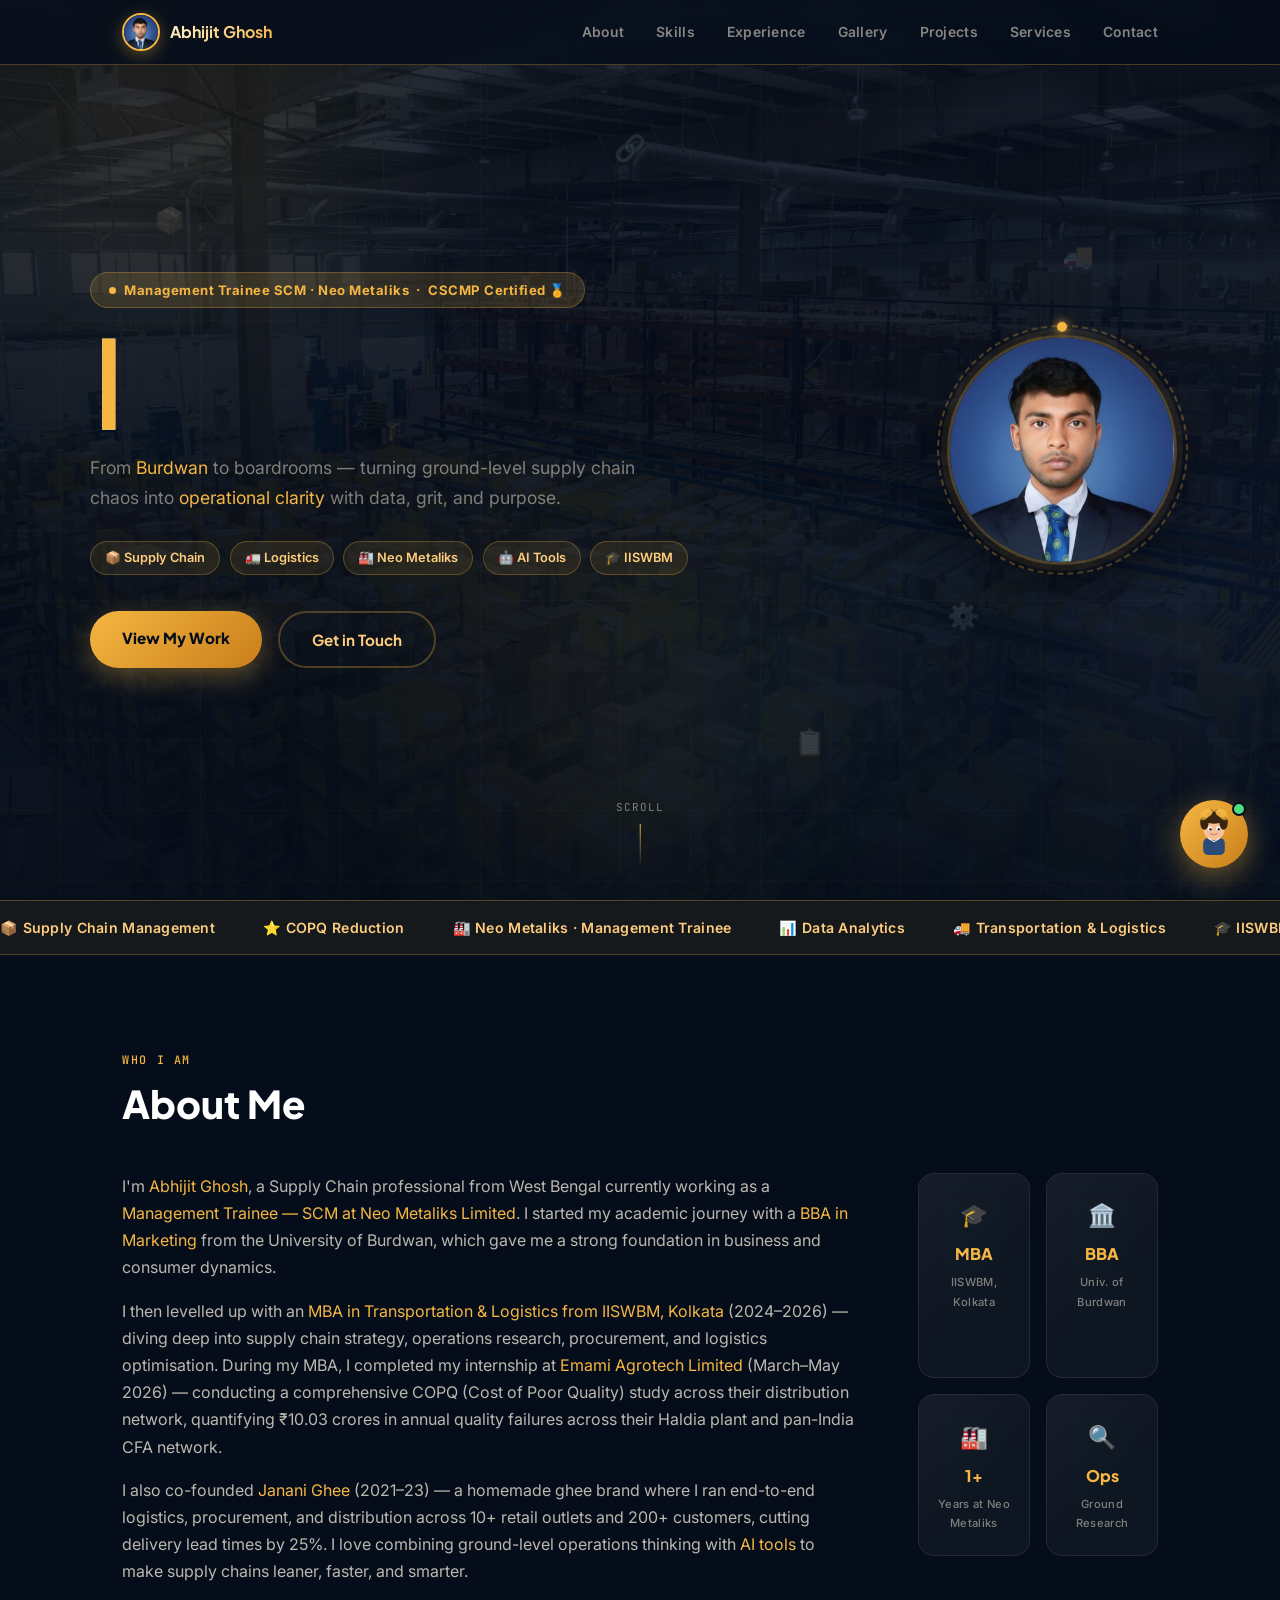
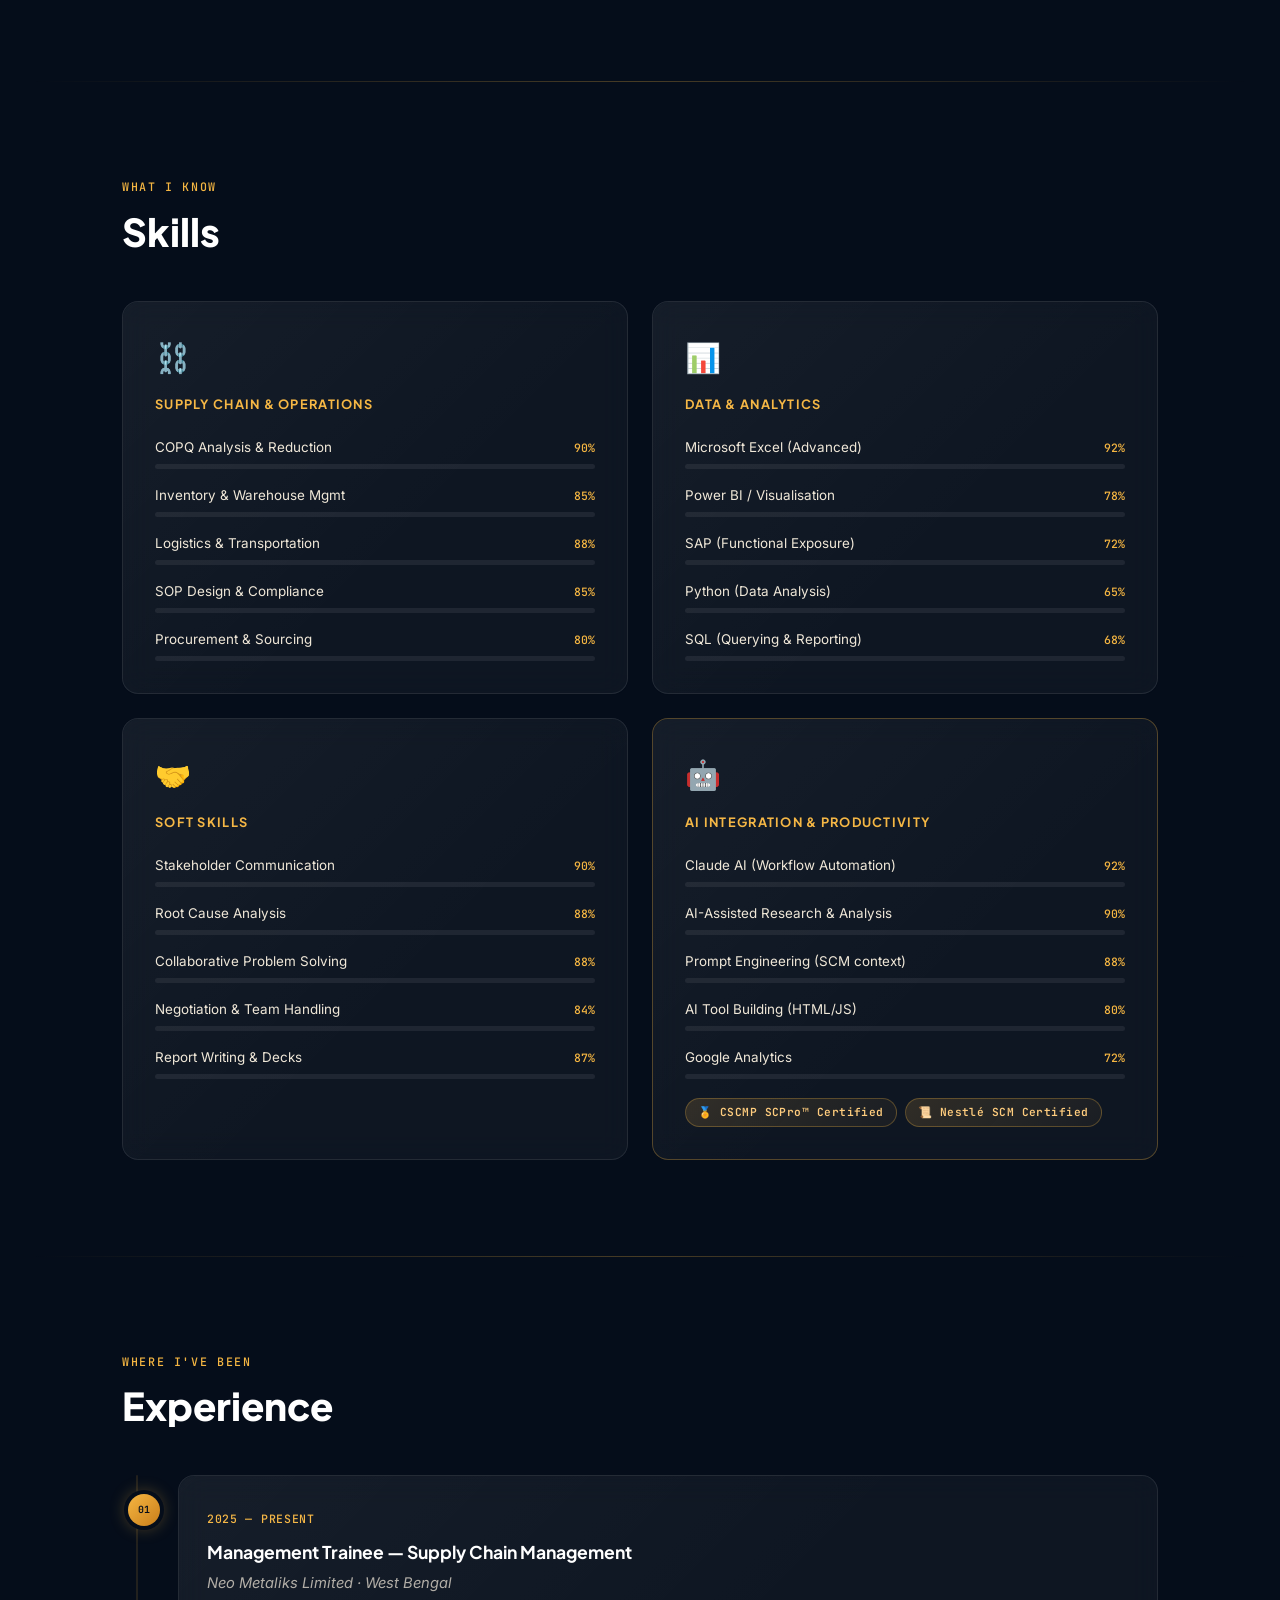
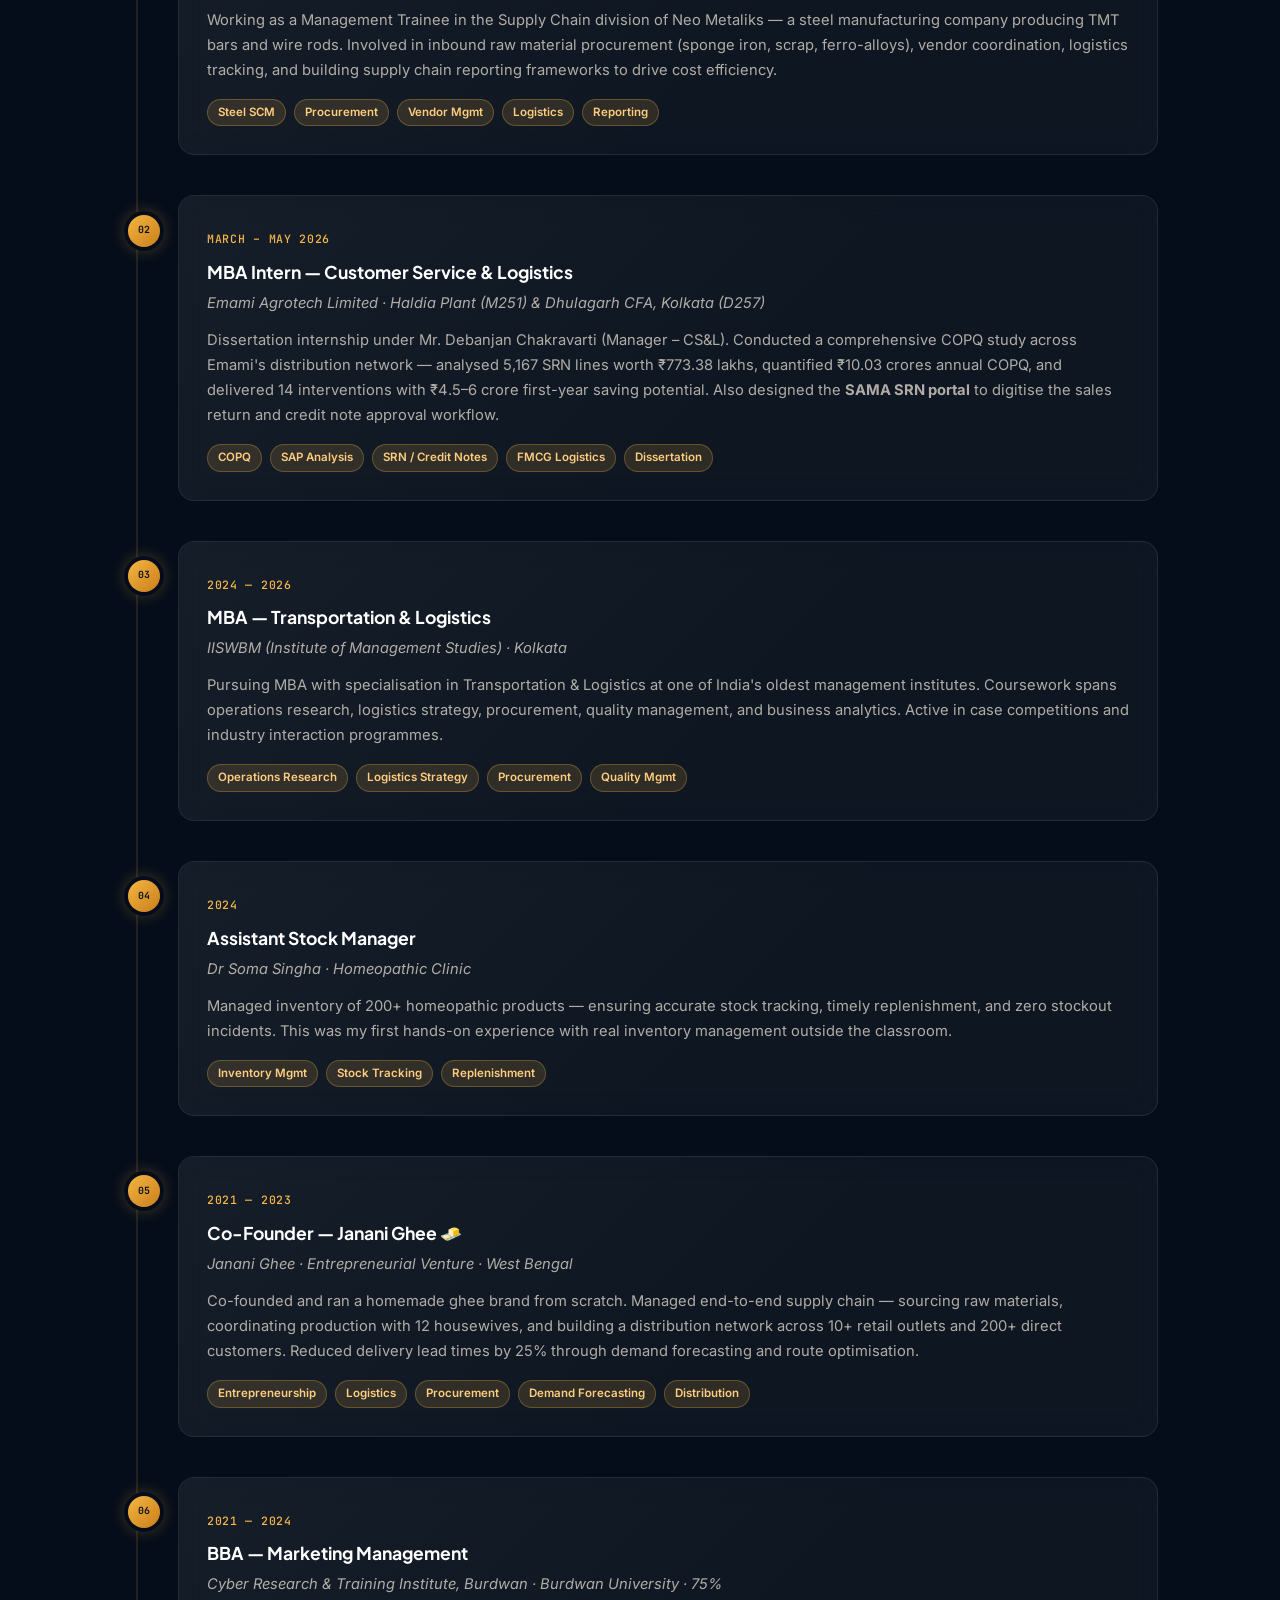
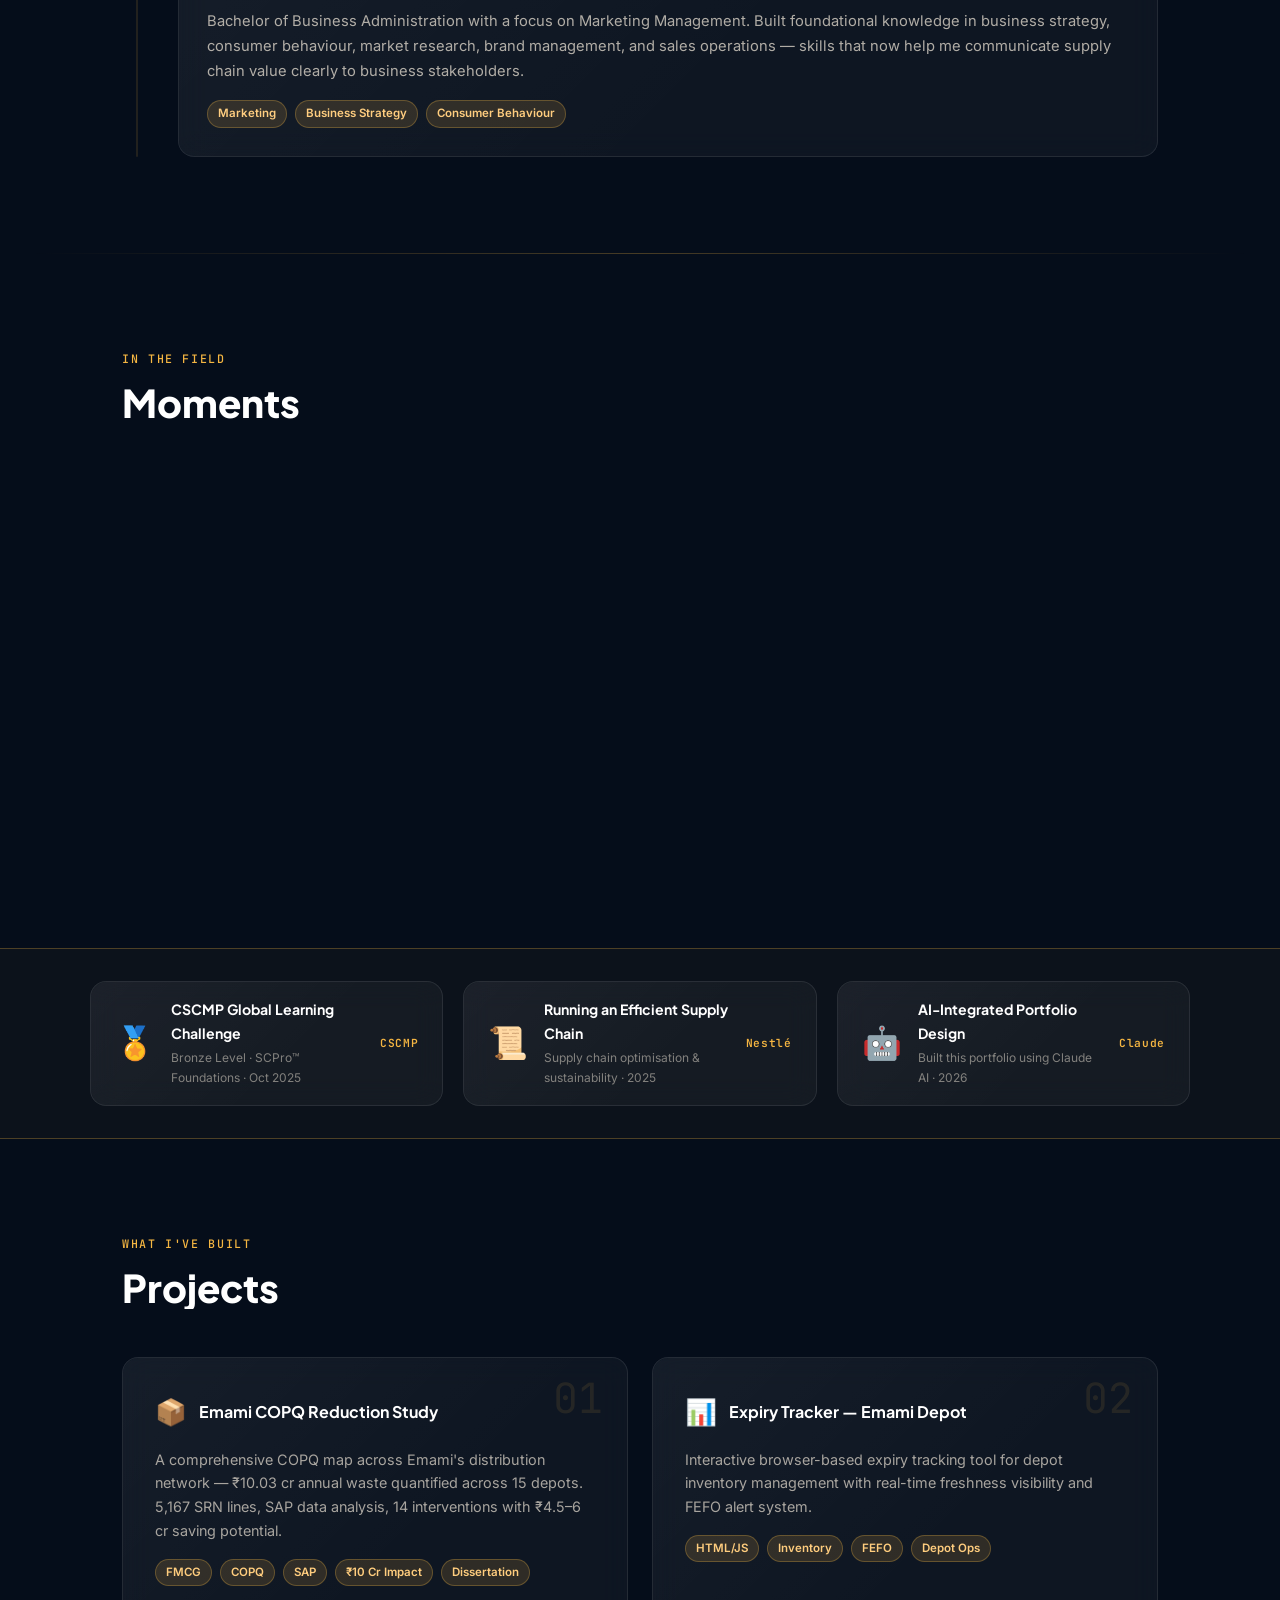
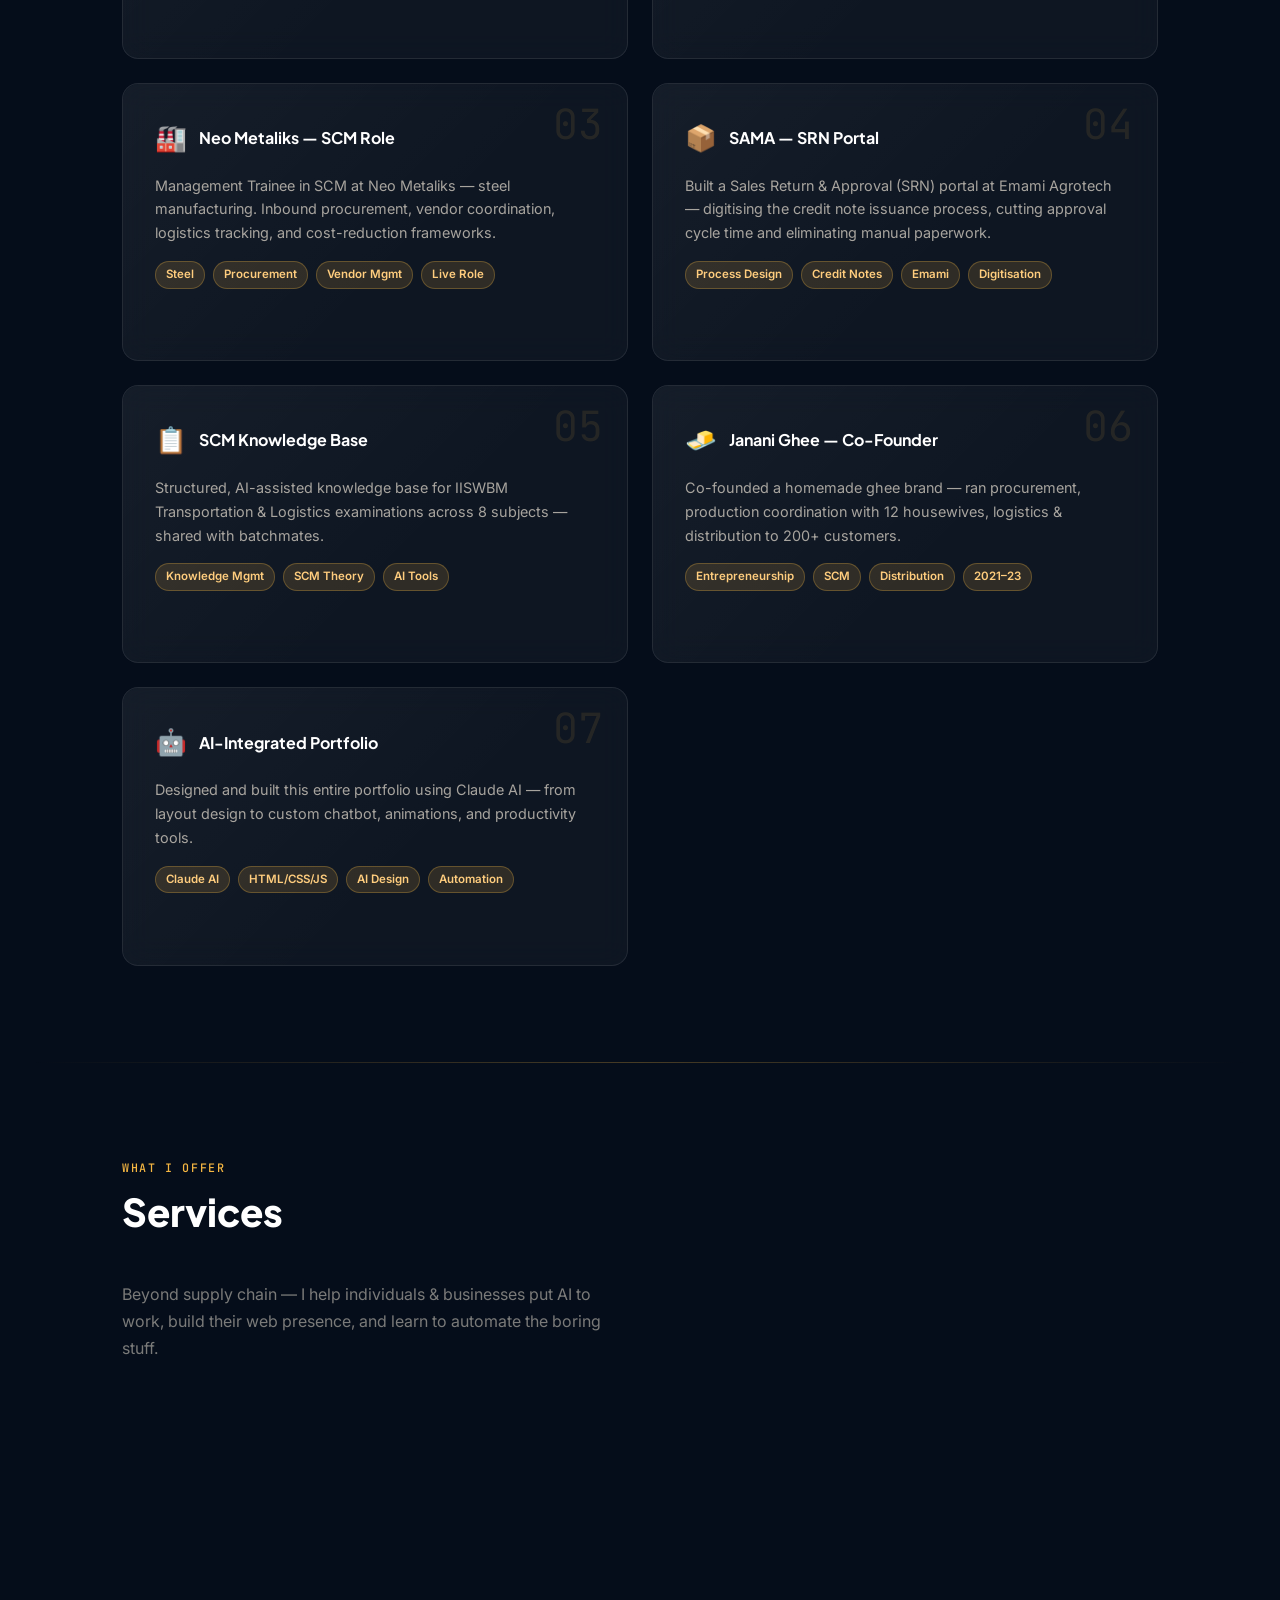
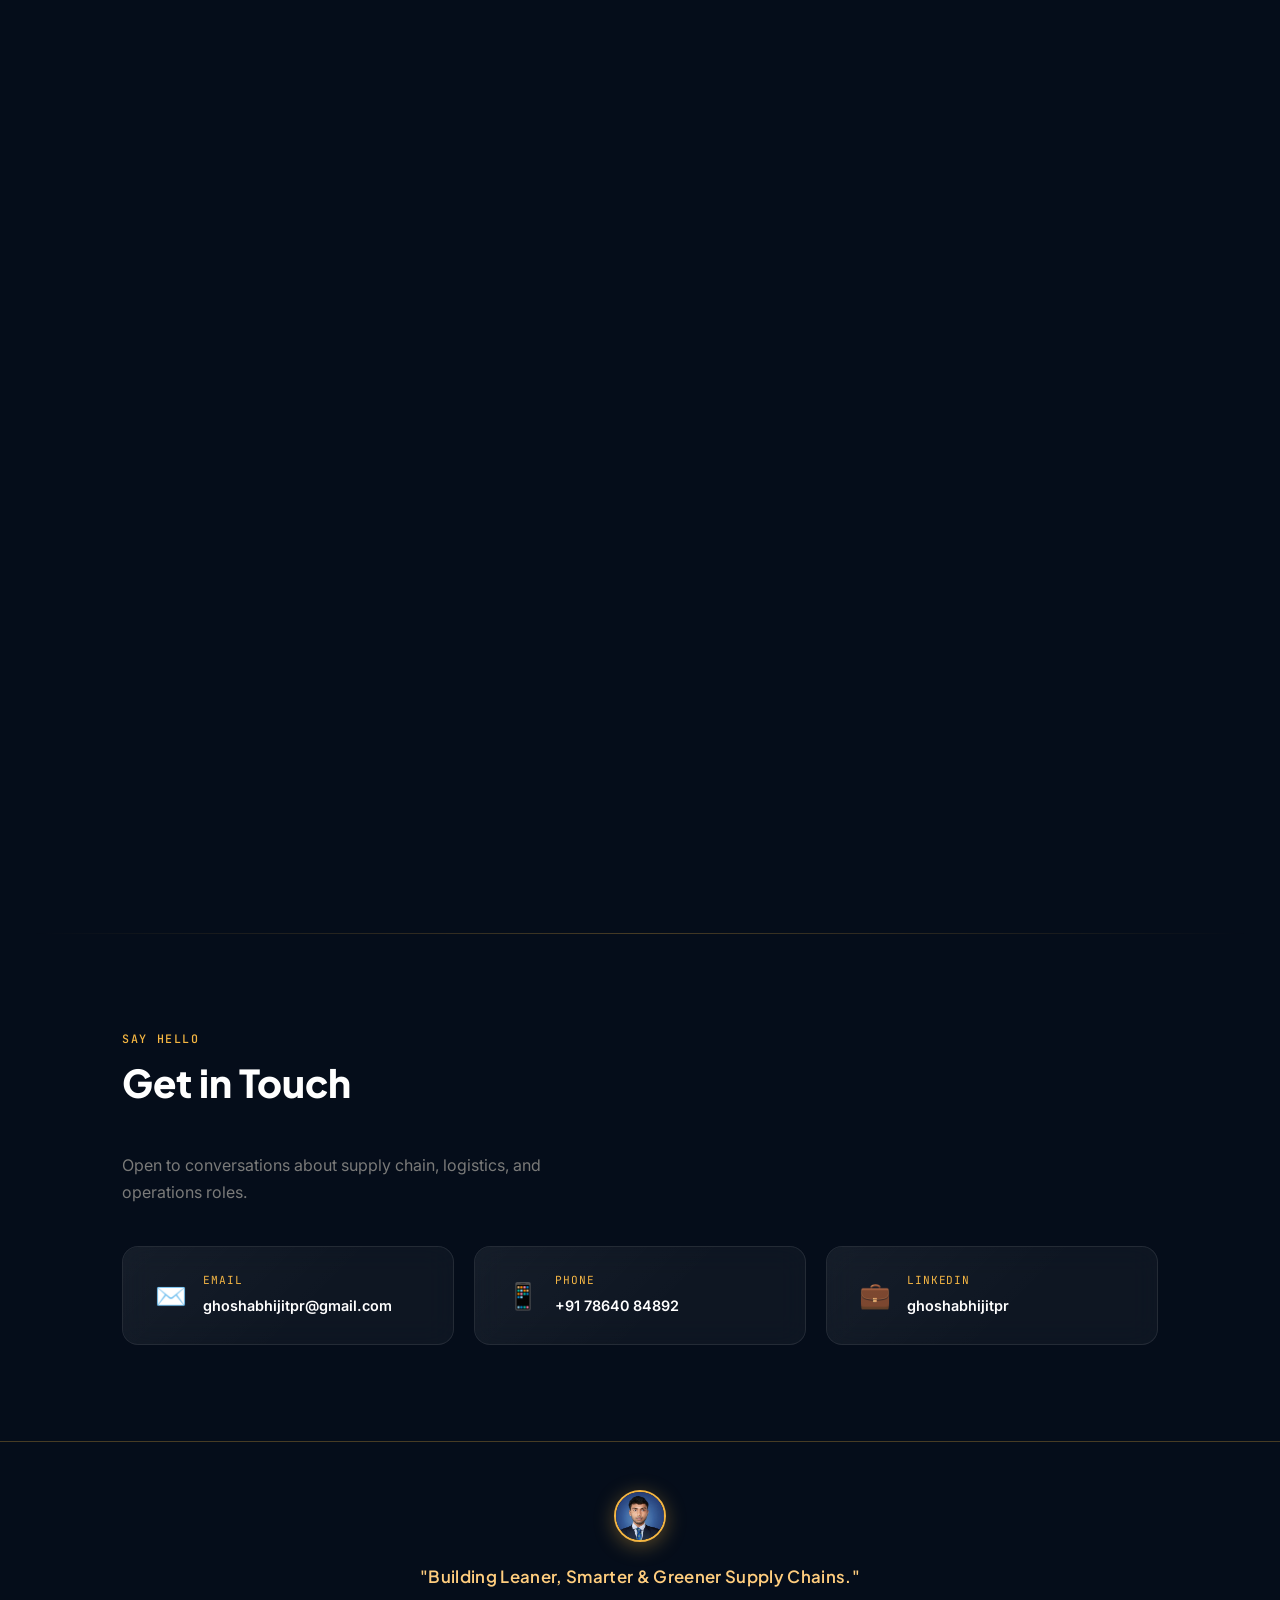
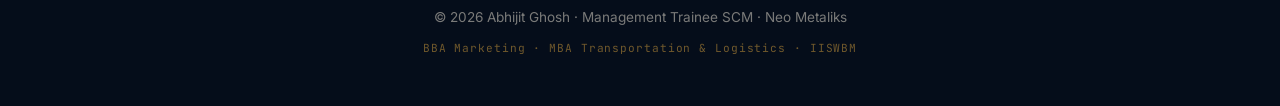
==== commit 792ff70f: "Add files via upload" ====
--- a/index.html
+++ b/index.html
@@ -37,6 +37,7 @@
         <li><a href="#experience">Experience</a></li>
         <li><a href="#gallery">Gallery</a></li>
         <li><a href="#projects">Projects</a></li>
+        <li><a href="#services">Services</a></li>
         <li><a href="#contact">Contact</a></li>
       </ul>
       <div class="nav-progress" id="navProgress"></div>
@@ -126,7 +127,7 @@
       <div class="about-grid">
         <div class="about-text">
           <p>I'm <span class="gold">Abhijit Ghosh</span>, a Supply Chain professional from West Bengal currently working as a <span class="gold">Management Trainee — SCM at Neo Metaliks Limited</span>. I started my academic journey with a <span class="gold">BBA in Marketing</span> from the University of Burdwan, which gave me a strong foundation in business and consumer dynamics.</p>
-          <p>I then levelled up with an <span class="gold">MBA in Transportation &amp; Logistics from IISWBM, Kolkata</span> (2024–2026) — diving deep into supply chain strategy, operations research, procurement, and logistics optimisation. During my MBA, I completed my internship at <span class="gold">Emami Agrotech Limited</span> (March–May 2026) — conducting India's first COPQ study for an edible oil distribution network, quantifying ₹10.03 crores in annual quality failures across their Haldia plant and pan-India CFA network.</p>
+          <p>I then levelled up with an <span class="gold">MBA in Transportation &amp; Logistics from IISWBM, Kolkata</span> (2024–2026) — diving deep into supply chain strategy, operations research, procurement, and logistics optimisation. During my MBA, I completed my internship at <span class="gold">Emami Agrotech Limited</span> (March–May 2026) — conducting a comprehensive COPQ (Cost of Poor Quality) study across their distribution network, quantifying ₹10.03 crores in annual quality failures across their Haldia plant and pan-India CFA network.</p>
           <p>I also co-founded <span class="gold">Janani Ghee</span> (2021–23) — a homemade ghee brand where I ran end-to-end logistics, procurement, and distribution across 10+ retail outlets and 200+ customers, cutting delivery lead times by 25%. I love combining ground-level operations thinking with <span class="gold">AI tools</span> to make supply chains leaner, faster, and smarter.</p>
         </div>
         <div class="about-stats">
@@ -301,7 +302,7 @@
             <span class="timeline-date">March – May 2026</span>
             <h3>MBA Intern — Customer Service &amp; Logistics</h3>
             <p class="timeline-company">Emami Agrotech Limited · Haldia Plant (M251) &amp; Dhulagarh CFA, Kolkata (D257)</p>
-            <p>Dissertation internship under Mr. Debanjan Chakravarti (Manager – CS&amp;L). Conducted India's first COPQ study for an edible oil distribution network — analysed 5,167 SRN lines worth ₹773.38 lakhs, quantified ₹10.03 crores annual COPQ, and delivered 14 interventions with ₹4.5–6 crore first-year saving potential. Also designed the <strong>SAMA SRN portal</strong> to digitise the sales return and credit note approval workflow.</p>
+            <p>Dissertation internship under Mr. Debanjan Chakravarti (Manager – CS&amp;L). Conducted a comprehensive COPQ study across Emami's distribution network — analysed 5,167 SRN lines worth ₹773.38 lakhs, quantified ₹10.03 crores annual COPQ, and delivered 14 interventions with ₹4.5–6 crore first-year saving potential. Also designed the <strong>SAMA SRN portal</strong> to digitise the sales return and credit note approval workflow.</p>
             <div class="tags"><span>COPQ</span><span>SAP Analysis</span><span>SRN / Credit Notes</span><span>FMCG Logistics</span><span>Dissertation</span></div>
           </div>
         </div>
@@ -423,7 +424,7 @@
             <span class="project-icon">📦</span>
             <h3>Emami COPQ Reduction Study</h3>
           </div>
-          <p>India's first COPQ map for an edible oil network — ₹10.03 cr annual waste quantified across 15 depots. 5,167 SRN lines, SAP data analysis, 14 interventions with ₹4.5–6 cr saving potential.</p>
+          <p>A comprehensive COPQ map across Emami's distribution network — ₹10.03 cr annual waste quantified across 15 depots. 5,167 SRN lines, SAP data analysis, 14 interventions with ₹4.5–6 cr saving potential.</p>
           <div class="tags"><span>FMCG</span><span>COPQ</span><span>SAP</span><span>₹10 Cr Impact</span><span>Dissertation</span></div>
           <div class="card-cta">View Case Study →</div>
         </div>
@@ -500,6 +501,90 @@
           <div class="card-cta">View Details →</div>
         </div>
 
+      </div>
+    </div>
+  </section>
+
+  <!-- SERVICES -->
+  <section id="services">
+    <div class="container">
+      <div class="section-label">What I Offer</div>
+      <h2 class="section-title">Services</h2>
+      <p class="contact-sub">Beyond supply chain — I help individuals &amp; businesses put AI to work, build their web presence, and learn to automate the boring stuff.</p>
+
+      <div class="services-grid">
+        <div class="service-card glass-card svc-reveal">
+          <div class="service-icon">🤖</div>
+          <h3>AI Automation</h3>
+          <p>I automate repetitive tasks and workflows using the best AI tools — <strong>Claude Code</strong>, <strong>OpenAI Codex</strong>, and <strong>ChatGPT</strong>. Reports, data cleanup, document generation, MIS, email drafting — if it's repetitive, it can be automated.</p>
+          <div class="service-tags"><span>Claude Code</span><span>Codex</span><span>ChatGPT</span><span>Workflows</span></div>
+        </div>
+
+        <div class="service-card glass-card svc-reveal">
+          <div class="service-icon">🌐</div>
+          <h3>Website Hosting</h3>
+          <p>Need a portfolio, business landing page, or a custom tool online? I design, build, and <strong>host websites</strong> end-to-end — fast, responsive, animated, and live on your own domain. (This very site is an example!)</p>
+          <div class="service-tags"><span>Web Design</span><span>Hosting</span><span>Domains</span><span>Deployment</span></div>
+        </div>
+
+        <div class="service-card glass-card svc-reveal">
+          <div class="service-icon">🎓</div>
+          <h3>AI Classes &amp; Training</h3>
+          <p>One-on-one or group sessions on <strong>how to use AI</strong> and <strong>how to automate your tasks</strong> — practical, hands-on, and tailored to your work. Walk away able to save hours every week with the right AI workflow.</p>
+          <div class="service-tags"><span>AI Training</span><span>Automation 101</span><span>Hands-on</span><span>Productivity</span></div>
+        </div>
+      </div>
+
+      <!-- CONNECT FORM -->
+      <div class="connect-form-wrap glass-card svc-reveal">
+        <h3 class="connect-form-title">Let's Connect 🤝</h3>
+        <p class="connect-form-sub">Fill this in and I'll get back to you over email.</p>
+
+        <form id="connectForm" action="https://formsubmit.co/ghoshabhijitpr@gmail.com" method="POST" class="connect-form">
+          <!-- FormSubmit config -->
+          <input type="hidden" name="_subject" value="New enquiry from portfolio website!" />
+          <input type="hidden" name="_template" value="table" />
+          <input type="hidden" name="_captcha" value="false" />
+          <!-- honeypot anti-spam -->
+          <input type="text" name="_honey" style="display:none" />
+
+          <div class="form-row">
+            <div class="form-field">
+              <label for="cf-name">Name</label>
+              <input type="text" id="cf-name" name="Name" placeholder="Your full name" required />
+            </div>
+            <div class="form-field">
+              <label for="cf-phone">Phone</label>
+              <input type="tel" id="cf-phone" name="Phone" placeholder="+91 ..." pattern="[0-9+\s\-]{7,15}" required />
+            </div>
+          </div>
+
+          <div class="form-row">
+            <div class="form-field">
+              <label for="cf-email">Email</label>
+              <input type="email" id="cf-email" name="Email" placeholder="you@example.com" required />
+            </div>
+            <div class="form-field">
+              <label for="cf-reason">Reason to Connect</label>
+              <select id="cf-reason" name="Reason" required>
+                <option value="" disabled selected>Select a reason…</option>
+                <option value="AI Automation">AI Automation (Claude Code / Codex / ChatGPT)</option>
+                <option value="Website Hosting">Website Design &amp; Hosting</option>
+                <option value="AI Classes / Training">AI Classes &amp; Training</option>
+                <option value="Supply Chain / Hiring">Supply Chain / Hiring Opportunity</option>
+                <option value="Collaboration">Collaboration / Partnership</option>
+                <option value="Other">Other</option>
+              </select>
+            </div>
+          </div>
+
+          <div class="form-field">
+            <label for="cf-message">Message <span class="opt">(optional)</span></label>
+            <textarea id="cf-message" name="Message" rows="3" placeholder="Tell me a bit about what you need…"></textarea>
+          </div>
+
+          <button type="submit" class="btn-gold connect-submit">Send Message 🚀</button>
+        </form>
       </div>
     </div>
   </section>
@@ -717,7 +802,7 @@
         </div>
         <div class="detail-section">
           <h4>🏆 Significance</h4>
-          <p>This study builds the <strong>first formally documented COPQ map for an Indian edible oil distribution network</strong> — a replicable framework for the CS&amp;L function to track and reduce wastage systematically in FY27. Pan-India net sales base: ₹2,266.68 crores (FY26); Haldia billings: ₹797.74 crores.</p>
+          <p>This study builds the <strong>first consolidated COPQ map across Emami's distribution network</strong> — bringing scattered cost leakages (SRN, freshness, detention, damage) onto a single framework so the CS&amp;L function can track and reduce wastage systematically in FY27. Pan-India net sales base: ₹2,266.68 crores (FY26); Haldia billings: ₹797.74 crores.</p>
         </div>
         <div class="modal-tags">
           <span>COPQ</span><span>SAP Data Analysis</span><span>FMCG Logistics</span><span>SRN</span><span>Detention Analysis</span><span>Edible Oil</span><span>Haldia Plant</span><span>MBA Dissertation</span><span>FY 2025-26</span>
--- a/style.css
+++ b/style.css
@@ -410,6 +410,95 @@
 .contact-label { display:block;font-family:var(--font-mono);font-size:.7rem;color:var(--gold);letter-spacing:.08em;text-transform:uppercase;margin-bottom:2px; }
 .contact-value { font-size:.9rem;font-weight:600;color:#fff; }
 
+/* ── Services ── */
+#services { position:relative;z-index:2; }
+.services-grid {
+  display:grid;grid-template-columns:repeat(3,1fr);gap:1.4rem;margin-bottom:3rem;
+}
+.service-card {
+  padding:2rem 1.8rem;border-radius:18px;
+  display:flex;flex-direction:column;gap:.85rem;
+  transition:transform .35s cubic-bezier(.2,.9,.4,1.1),box-shadow .3s,border-color .3s;
+}
+.service-card:hover {
+  transform:translateY(-6px);
+  border-color:var(--gold-border);
+  box-shadow:0 20px 50px rgba(0,0,0,.5),0 0 24px rgba(245,182,66,.12);
+}
+.service-icon {
+  font-size:2.4rem;width:64px;height:64px;border-radius:16px;
+  display:flex;align-items:center;justify-content:center;
+  background:linear-gradient(135deg,rgba(245,182,66,.18),rgba(245,182,66,.05));
+  border:1px solid var(--gold-border);
+  transition:transform .35s;
+}
+.service-card:hover .service-icon { transform:scale(1.1) rotate(-6deg); }
+.service-card h3 { font-family:var(--font-head);font-size:1.25rem;color:#fff;font-weight:700; }
+.service-card p { color:var(--muted);font-size:.92rem;line-height:1.6; }
+.service-card p strong { color:var(--gold2);font-weight:600; }
+.service-tags { display:flex;flex-wrap:wrap;gap:.45rem;margin-top:auto;padding-top:.5rem; }
+.service-tags span {
+  font-family:var(--font-mono);font-size:.66rem;letter-spacing:.04em;
+  padding:.3rem .65rem;border-radius:99px;
+  background:rgba(245,182,66,.08);border:1px solid var(--gold-border);color:var(--gold2);
+}
+
+/* ── Connect form ── */
+.connect-form-wrap {
+  padding:2.5rem;border-radius:20px;max-width:760px;margin:0 auto;
+  border:1px solid var(--gold-border);
+}
+.connect-form-title { font-family:var(--font-head);font-size:1.6rem;color:#fff;font-weight:800;margin-bottom:.3rem; }
+.connect-form-sub { color:var(--muted);font-size:.95rem;margin-bottom:1.75rem; }
+.connect-form { display:flex;flex-direction:column;gap:1.1rem; }
+.form-row { display:grid;grid-template-columns:1fr 1fr;gap:1.1rem; }
+.form-field { display:flex;flex-direction:column;gap:.4rem; }
+.form-field label {
+  font-family:var(--font-mono);font-size:.72rem;letter-spacing:.06em;
+  text-transform:uppercase;color:var(--gold);
+}
+.form-field label .opt { color:var(--muted);text-transform:none;letter-spacing:0; }
+.form-field input,
+.form-field select,
+.form-field textarea {
+  width:100%;padding:.8rem 1rem;border-radius:10px;
+  background:rgba(255,255,255,.04);
+  border:1px solid rgba(245,182,66,.18);
+  color:#fff;font-family:var(--font-body);font-size:.92rem;
+  transition:border-color .25s,box-shadow .25s,background .25s;
+}
+.form-field input::placeholder,
+.form-field textarea::placeholder { color:rgba(255,255,255,.35); }
+.form-field input:focus,
+.form-field select:focus,
+.form-field textarea:focus {
+  outline:none;border-color:var(--gold);
+  background:rgba(255,255,255,.06);
+  box-shadow:0 0 0 3px rgba(245,182,66,.12);
+}
+.form-field select { cursor:pointer; appearance:none;
+  background-image:url("data:image/svg+xml,%3Csvg xmlns='http://www.w3.org/2000/svg' width='12' height='8' viewBox='0 0 12 8'%3E%3Cpath fill='%23f5b642' d='M6 8L0 0h12z'/%3E%3C/svg%3E");
+  background-repeat:no-repeat;background-position:right 1rem center;padding-right:2.4rem;
+}
+.form-field select option { background:#0d1f35;color:#fff; }
+.form-field textarea { resize:vertical;min-height:80px; }
+.connect-submit {
+  align-self:flex-start;border:none;cursor:pointer;margin-top:.4rem;
+  padding:.9rem 2.2rem;font-size:.95rem;
+}
+.connect-submit:disabled { opacity:.6;cursor:wait; }
+.form-success {
+  text-align:center;padding:2rem;color:var(--gold2);
+  font-family:var(--font-head);font-size:1.1rem;line-height:1.6;
+}
+
+/* services reveal animation */
+.svc-reveal { opacity:0;transform:translateY(50px) scale(.95);
+  transition:opacity .7s cubic-bezier(.22,1,.36,1),transform .7s cubic-bezier(.22,1,.36,1); }
+.svc-reveal.in-view { opacity:1;transform:translateY(0) scale(1); }
+.services-grid .svc-reveal:nth-child(2){ transition-delay:.12s; }
+.services-grid .svc-reveal:nth-child(3){ transition-delay:.24s; }
+
 /* ── Section divider ── */
 section+section::before {
   content:'';display:block;height:1px;
@@ -900,6 +989,7 @@
   #hero::before{display:none}
   .sem-grid{grid-template-columns:1fr}
   .gallery-grid{grid-template-columns:1fr}
+  .services-grid{grid-template-columns:1fr}
   .hero-profile-img{width:130px;height:130px;right:1.5rem;top:auto;bottom:7rem;transform:none}
 }
 @media(max-width:600px){
@@ -909,4 +999,7 @@
   .contact-grid{flex-direction:column}
   .float-icon{display:none}
   .modal-header{flex-direction:column;gap:.75rem}
-}
+  .form-row{grid-template-columns:1fr}
+  .connect-form-wrap{padding:1.75rem}
+  .connect-submit{align-self:stretch;text-align:center}
+}
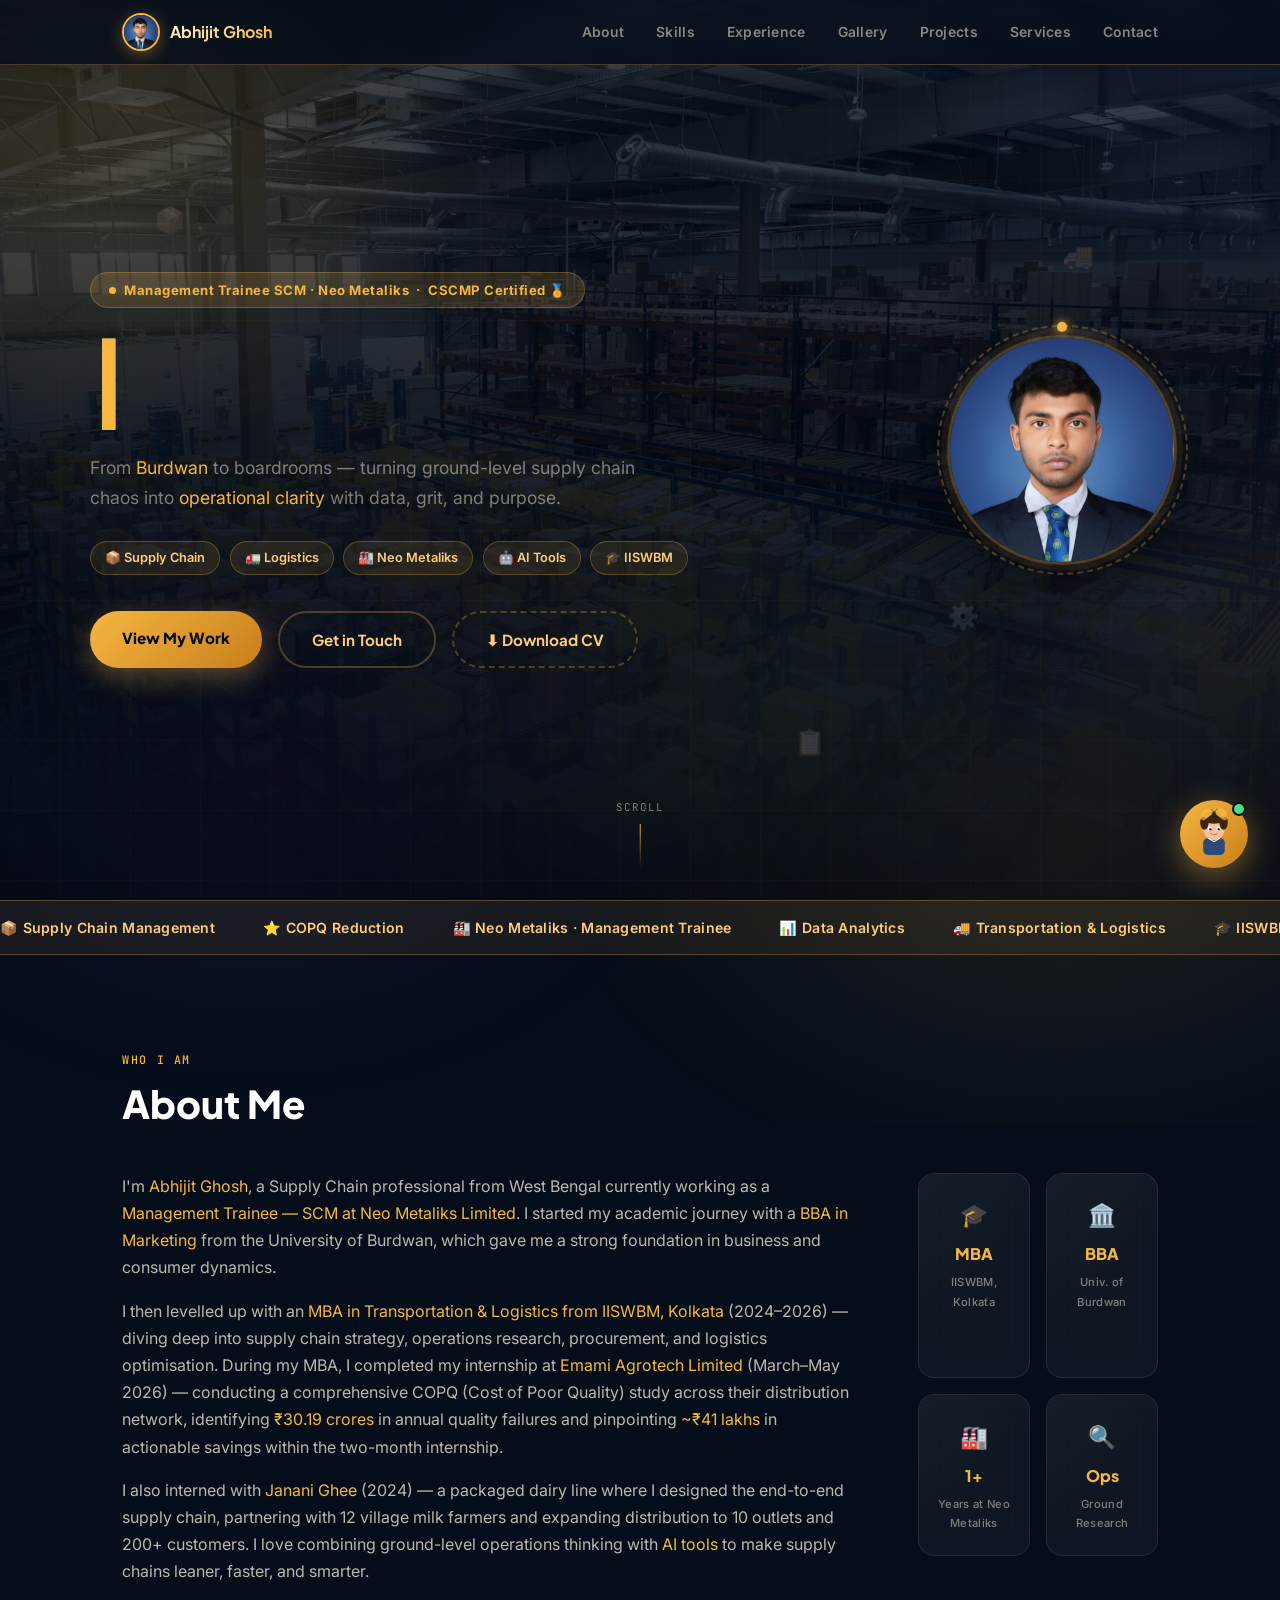
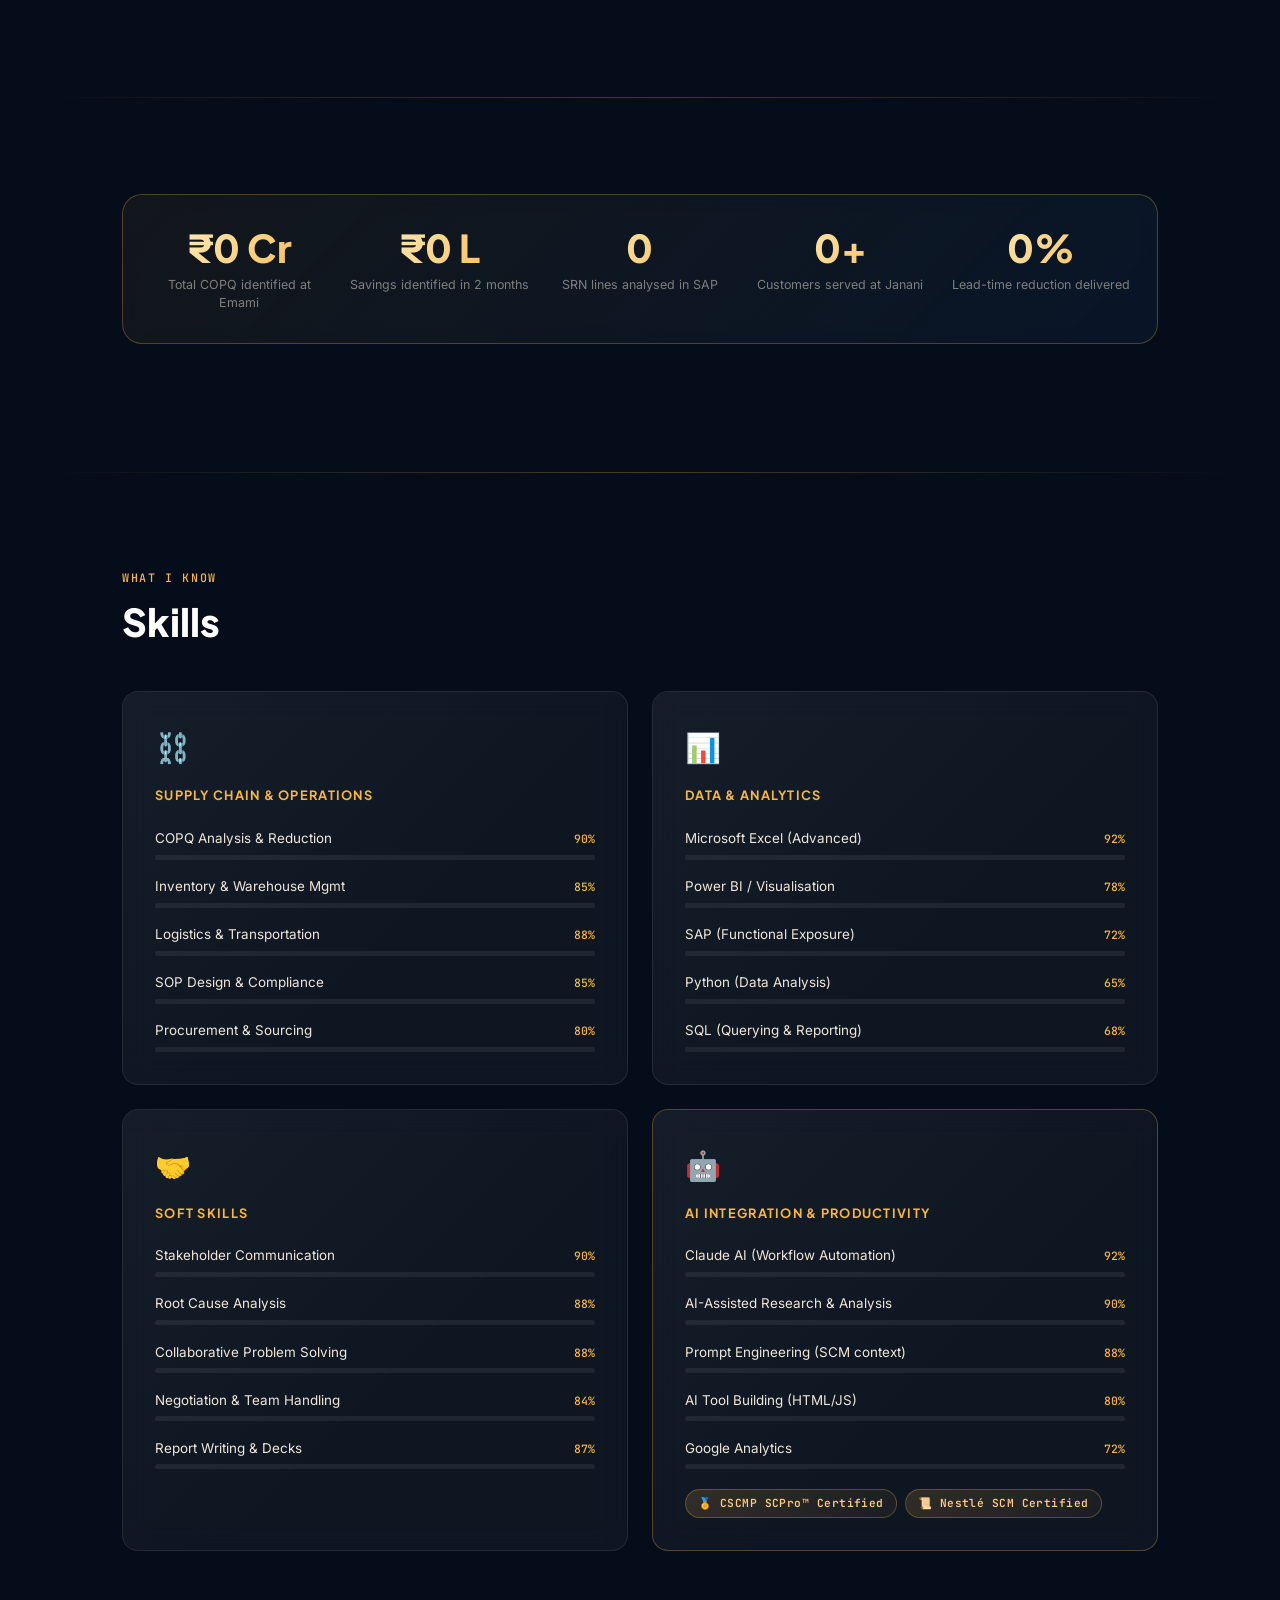
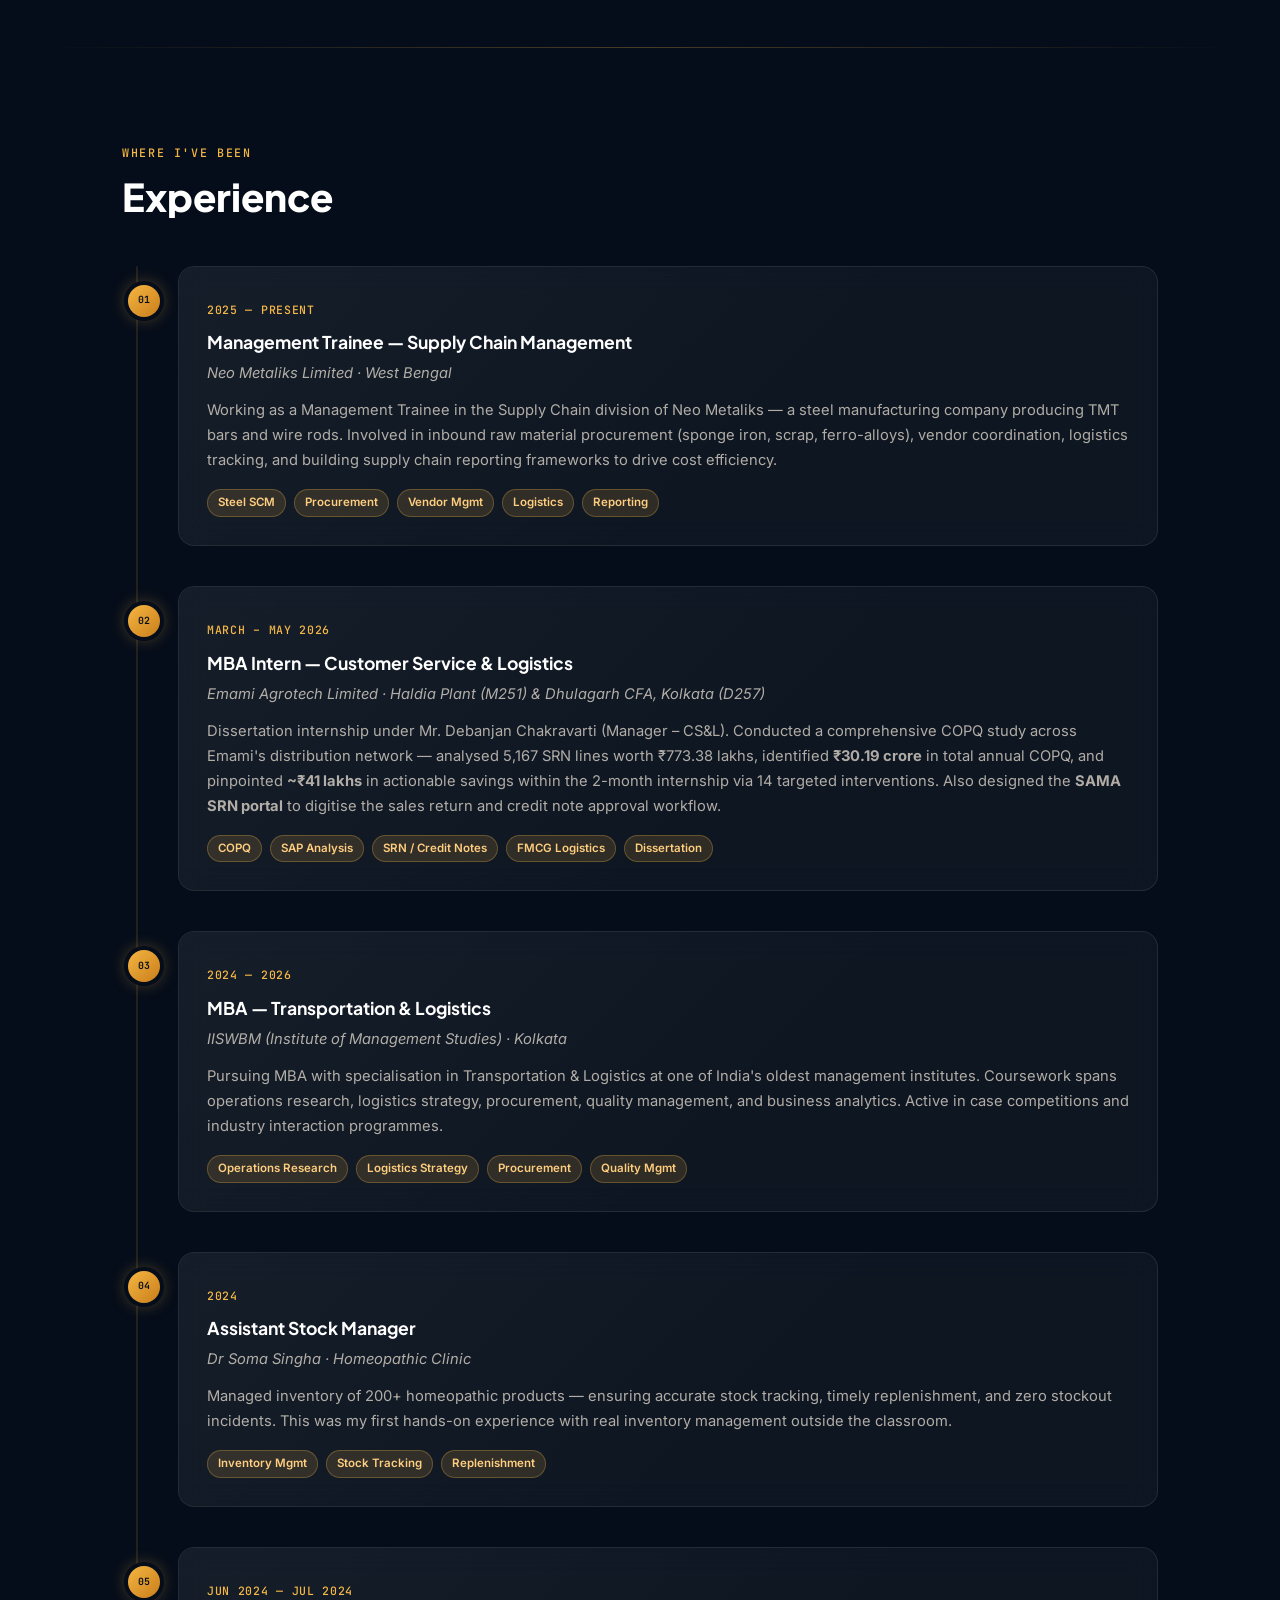
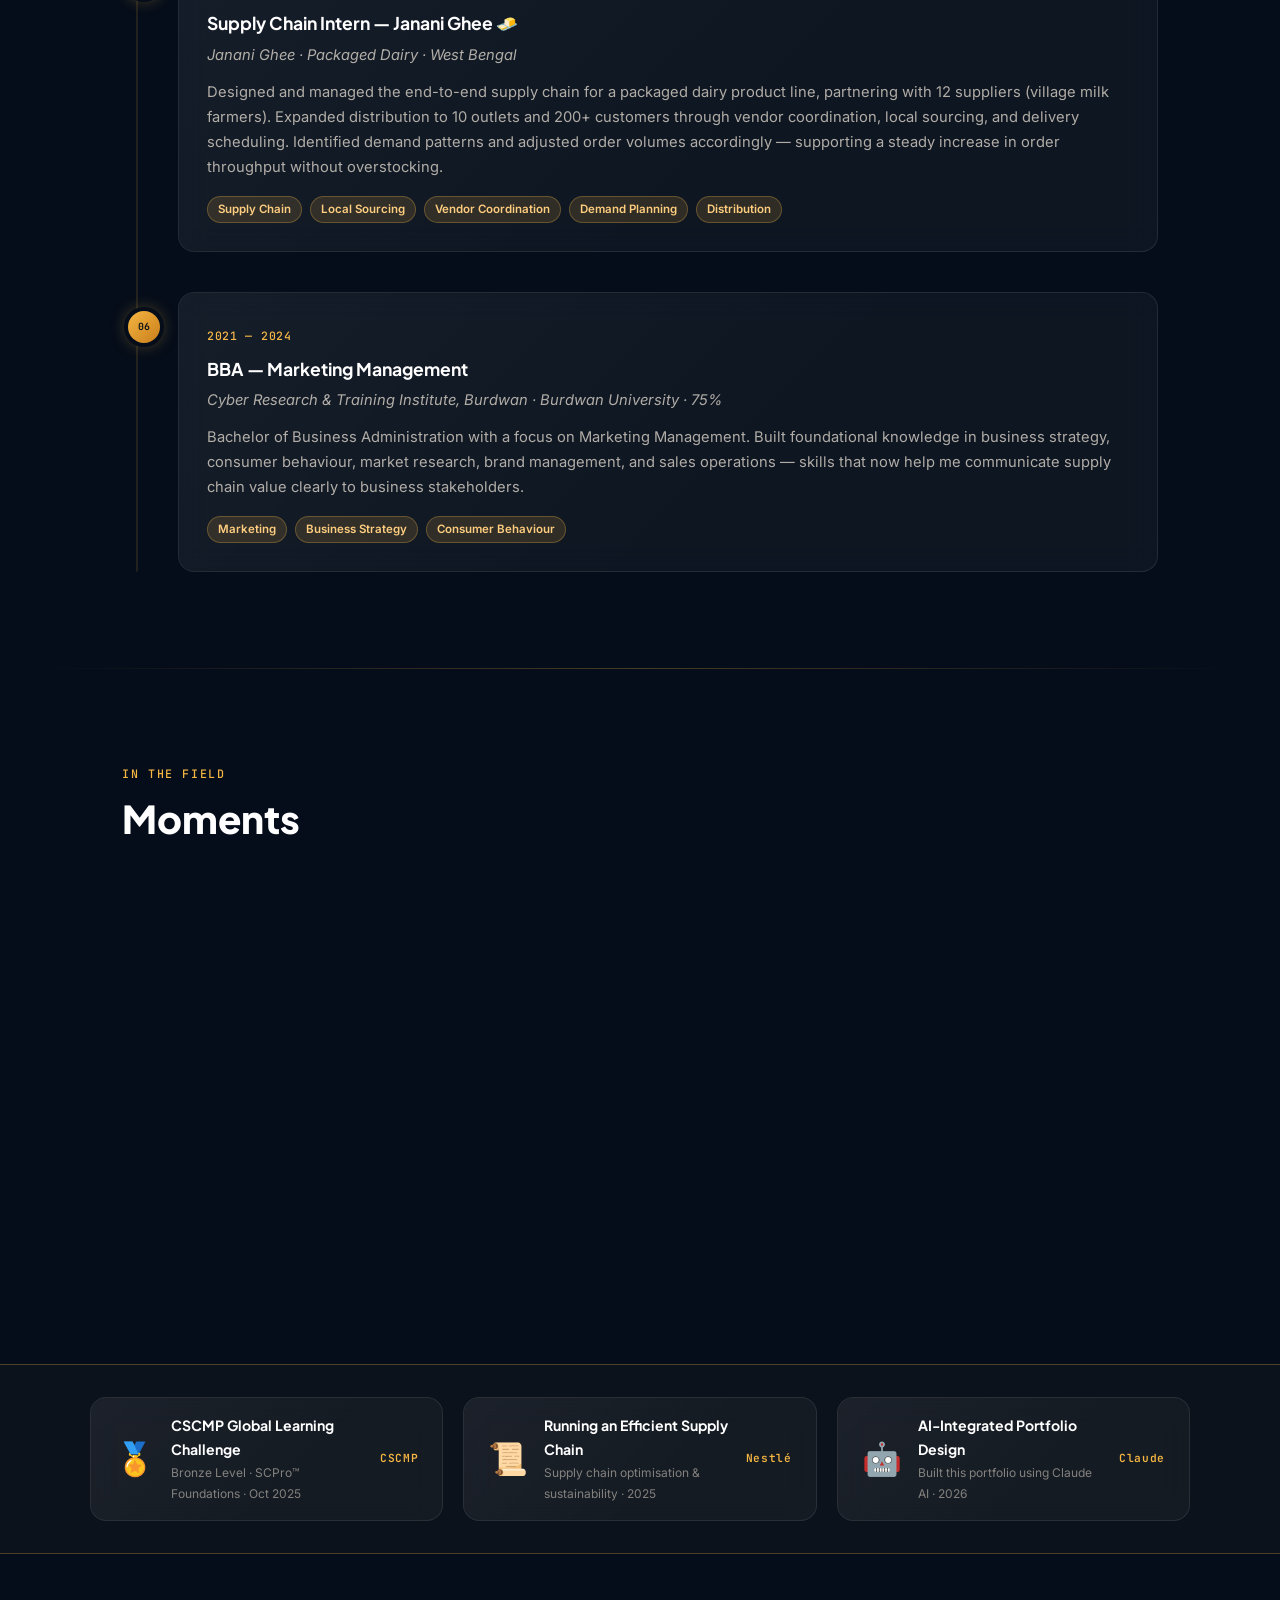
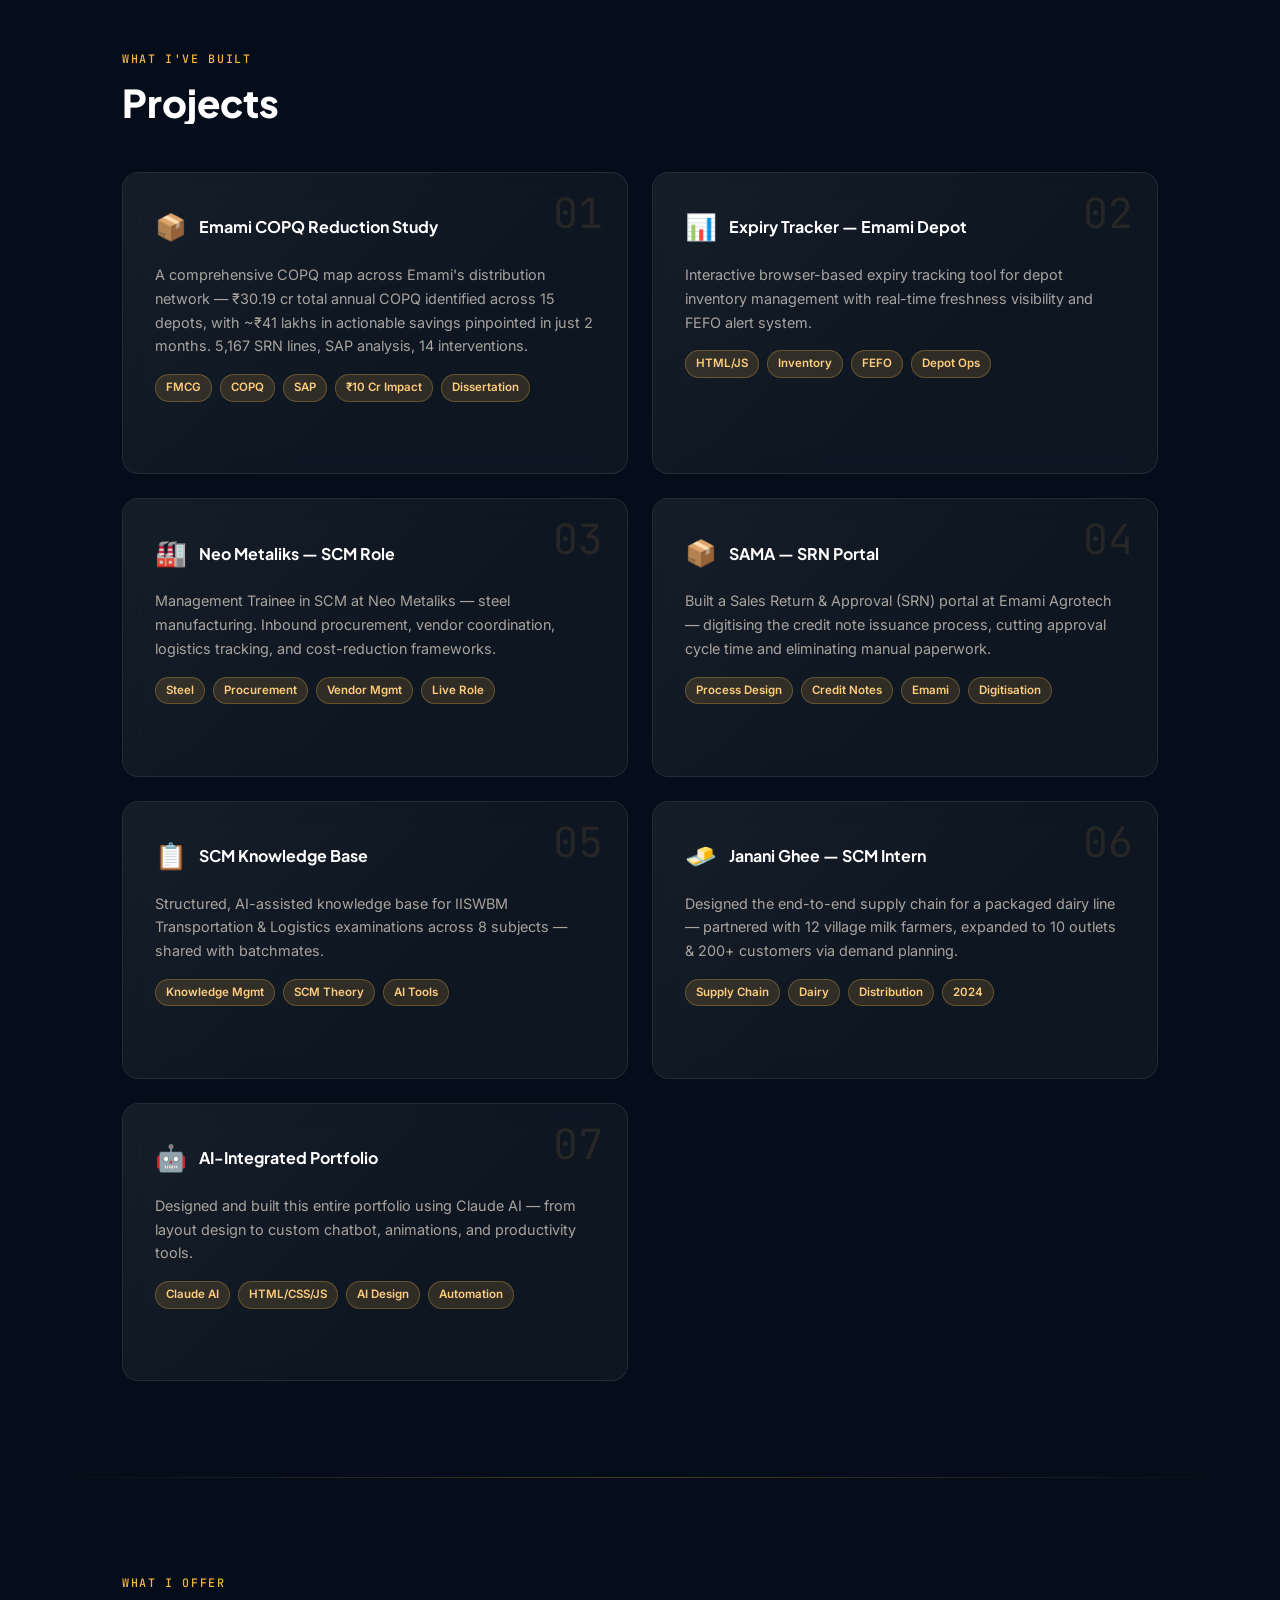
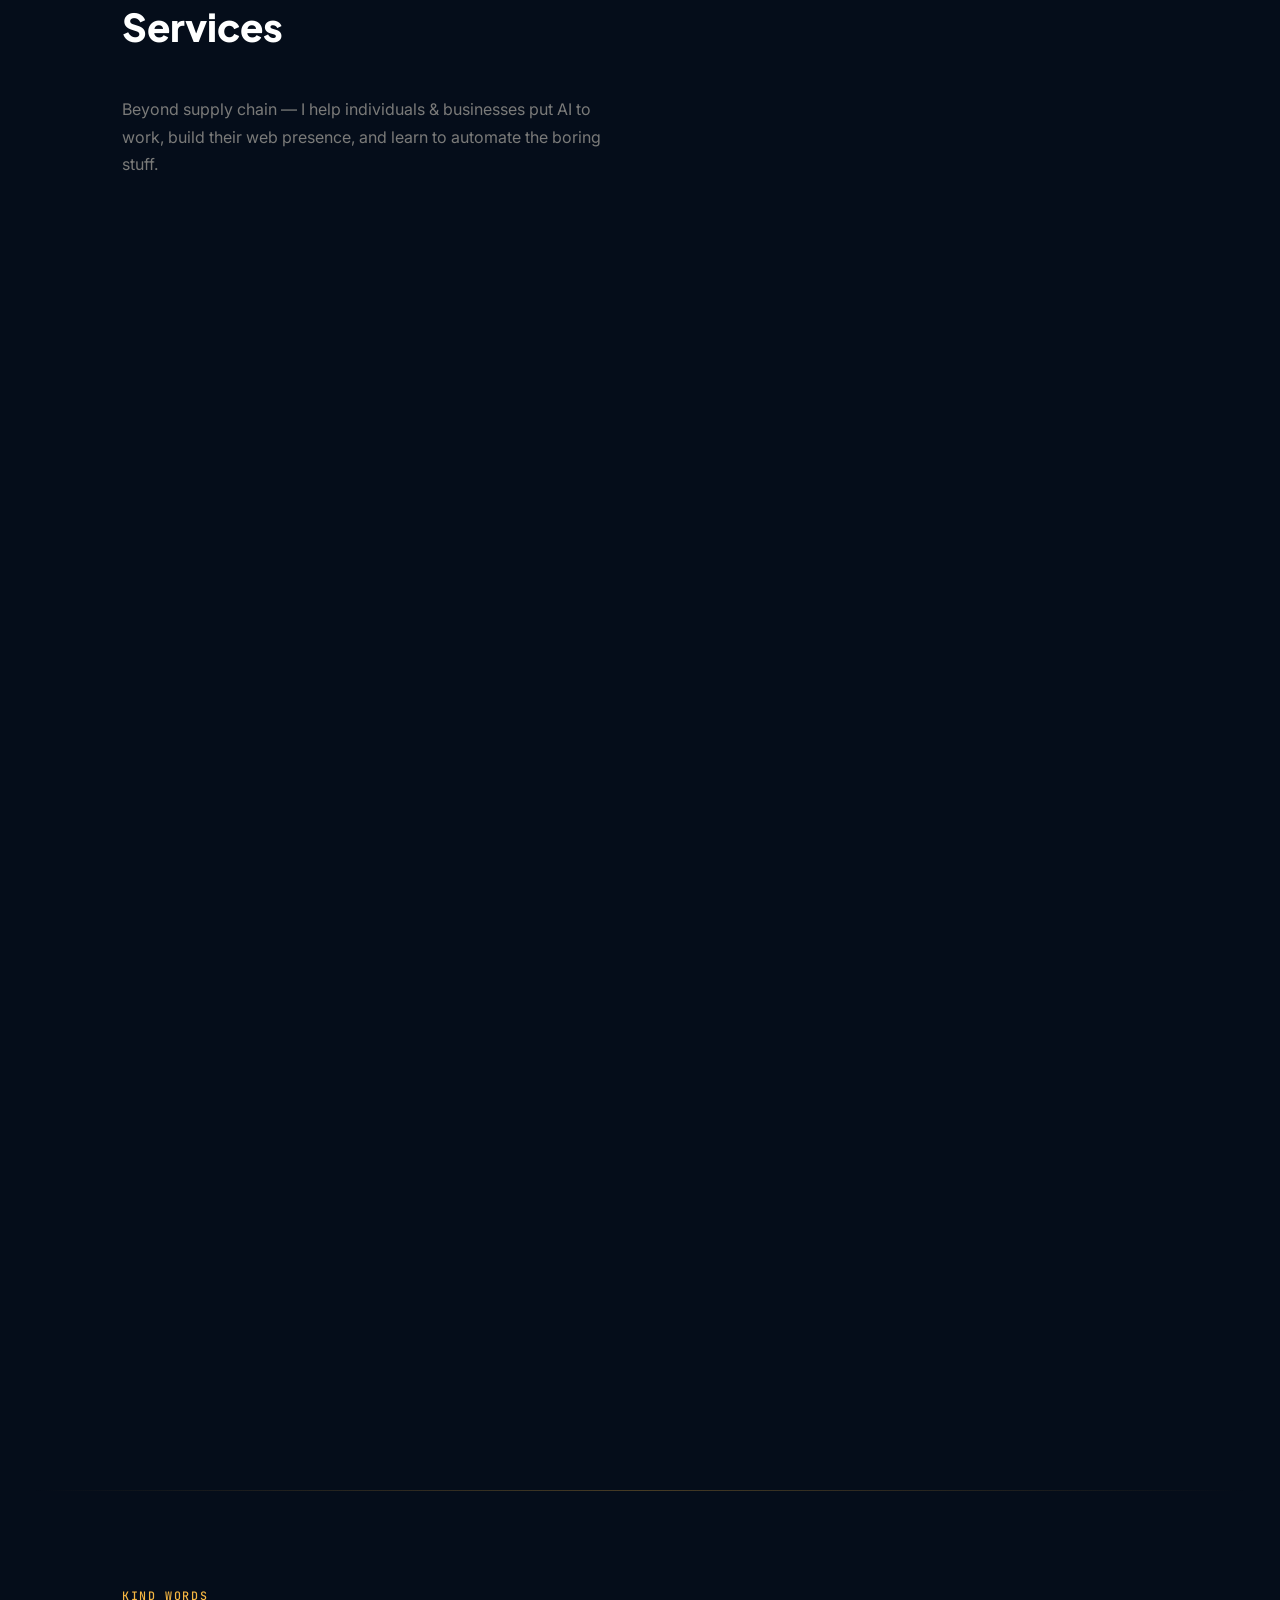
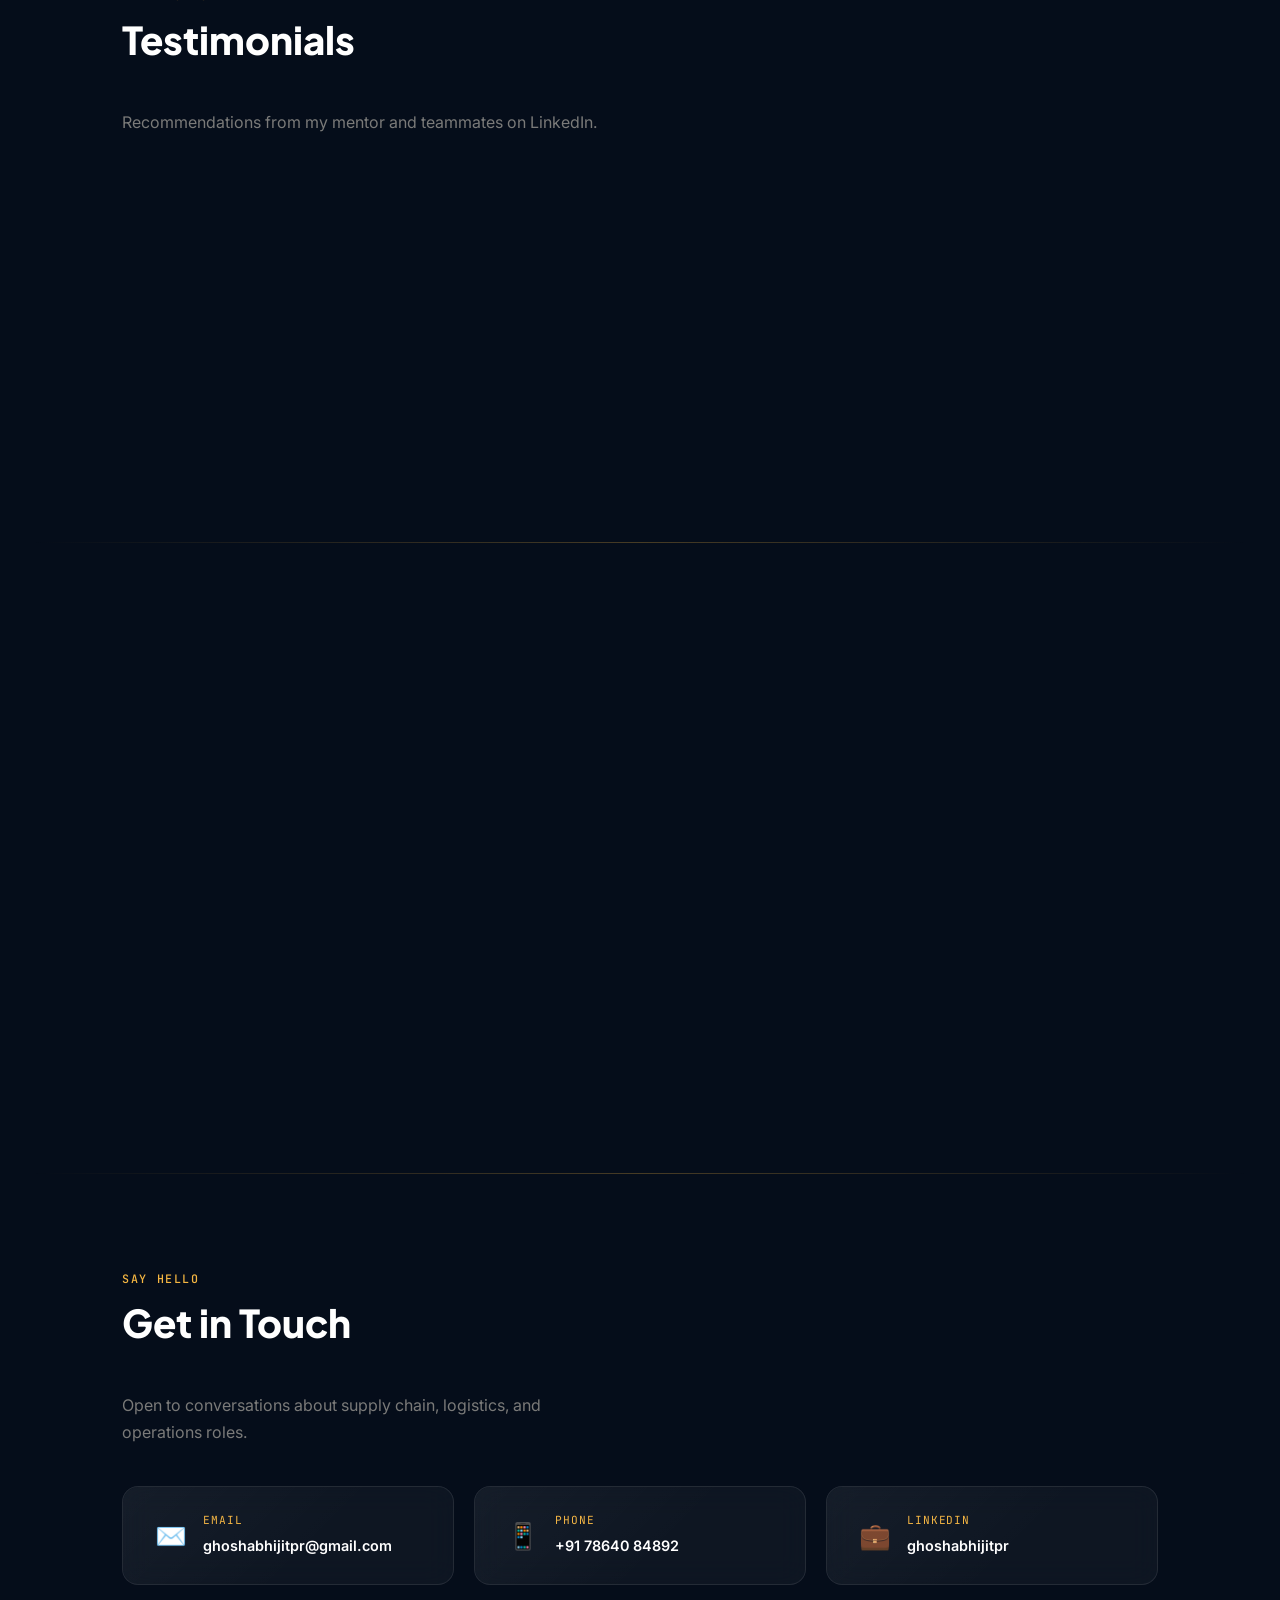
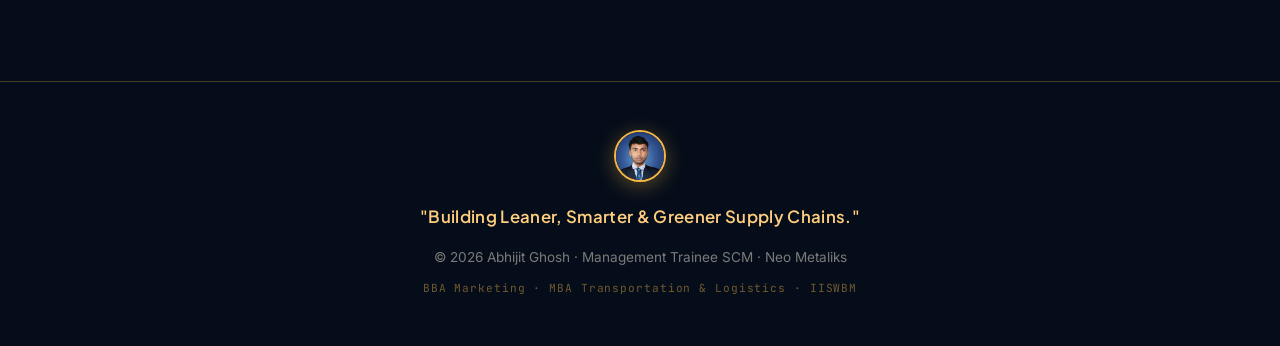
==== commit 47792fe7: "Add files via upload" ====
--- a/index.html
+++ b/index.html
@@ -3,15 +3,82 @@
 <head>
   <meta charset="UTF-8" />
   <meta name="viewport" content="width=device-width, initial-scale=1.0" />
-  <title>Abhijit Ghosh — Portfolio</title>
+  <title>Abhijit Ghosh — Supply Chain & Logistics Professional</title>
+  <meta name="description" content="Abhijit Ghosh — Supply Chain & Logistics professional. MBA (Transportation & Logistics, IISWBM), Management Trainee SCM at Neo Metaliks, CSCMP certified. AI automation, website hosting & training services." />
+  <meta name="author" content="Abhijit Ghosh" />
+  <meta name="keywords" content="Abhijit Ghosh, Supply Chain, Logistics, SCM, IISWBM, Neo Metaliks, CSCMP, COPQ, AI Automation, Kolkata" />
+  <meta name="theme-color" content="#050d1a" />
+
+  <!-- Open Graph (LinkedIn / WhatsApp / Facebook preview) -->
+  <meta property="og:type" content="website" />
+  <meta property="og:title" content="Abhijit Ghosh — Supply Chain & Logistics Professional" />
+  <meta property="og:description" content="MBA (Transportation & Logistics, IISWBM) · Management Trainee SCM at Neo Metaliks · CSCMP Certified · AI Automation, Web Hosting & Training." />
+  <meta property="og:image" content="https://ghoshabhijitpr-wq.github.io/abhijit-ghosh/og-image.jpg" />
+  <meta property="og:image:width" content="1200" />
+  <meta property="og:image:height" content="630" />
+  <meta property="og:url" content="https://ghoshabhijitpr-wq.github.io/abhijit-ghosh/" />
+  <meta property="og:site_name" content="Abhijit Ghosh Portfolio" />
+
+  <!-- Twitter / X card -->
+  <meta name="twitter:card" content="summary_large_image" />
+  <meta name="twitter:title" content="Abhijit Ghosh — Supply Chain & Logistics Professional" />
+  <meta name="twitter:description" content="MBA (Transportation & Logistics, IISWBM) · Management Trainee SCM · CSCMP Certified · AI Automation & Training." />
+  <meta name="twitter:image" content="https://ghoshabhijitpr-wq.github.io/abhijit-ghosh/og-image.jpg" />
+
+  <!-- Structured data — helps Google show a rich result for "Abhijit Ghosh" -->
+  <script type="application/ld+json">
+  {
+    "@context": "https://schema.org",
+    "@type": "Person",
+    "name": "Abhijit Ghosh",
+    "url": "https://ghoshabhijitpr-wq.github.io/abhijit-ghosh/",
+    "image": "https://ghoshabhijitpr-wq.github.io/abhijit-ghosh/photo_passport.jpg",
+    "jobTitle": "Management Trainee — Supply Chain Management",
+    "worksFor": { "@type": "Organization", "name": "Neo Metaliks Limited" },
+    "alumniOf": [
+      { "@type": "CollegeOrUniversity", "name": "IISWBM (Indian Institute of Social Welfare & Business Management), Kolkata" },
+      { "@type": "CollegeOrUniversity", "name": "University of Burdwan" }
+    ],
+    "knowsAbout": ["Supply Chain Management", "Logistics", "Procurement", "COPQ", "Cost of Poor Quality", "Warehouse Management", "AI Automation", "Power BI"],
+    "email": "mailto:ghoshabhijitpr@gmail.com",
+    "telephone": "+91-78640-84892",
+    "address": { "@type": "PostalAddress", "addressLocality": "Kolkata", "addressRegion": "West Bengal", "addressCountry": "IN" },
+    "sameAs": ["https://www.linkedin.com/in/ghoshabhijitpr/"]
+  }
+  </script>
+
+  <!-- Favicons -->
+  <link rel="icon" type="image/png" sizes="32x32" href="favicon-32.png" />
+  <link rel="icon" type="image/png" sizes="192x192" href="icon-192.png" />
+  <link rel="apple-touch-icon" href="apple-touch-icon.png" />
+
   <link rel="preconnect" href="https://fonts.googleapis.com">
   <link href="https://fonts.googleapis.com/css2?family=Plus+Jakarta+Sans:wght@400;500;600;700;800&family=Inter:wght@300;400;500;600&family=JetBrains+Mono:wght@400;500&display=swap" rel="stylesheet">
-  <link rel="stylesheet" href="style.css" />
+  <link rel="stylesheet" href="style.css?v=6" />
   <script src="https://cdnjs.cloudflare.com/ajax/libs/gsap/3.12.5/gsap.min.js"></script>
   <script src="https://cdnjs.cloudflare.com/ajax/libs/gsap/3.12.5/ScrollTrigger.min.js"></script>
   <script src="https://cdn.jsdelivr.net/npm/@studio-freight/lenis@1.0.42/dist/lenis.min.js"></script>
 </head>
 <body>
+
+  <!-- Preloader -->
+  <div id="preloader" aria-hidden="true">
+    <div class="preloader-inner">
+      <div class="preloader-ring"></div>
+      <span class="preloader-mono">AG</span>
+    </div>
+    <div class="preloader-text">Abhijit Ghosh</div>
+  </div>
+
+  <!-- Flowing gradient mesh -->
+  <div id="mesh-bg" aria-hidden="true"></div>
+
+  <!-- Shooting stars -->
+  <div id="shooting-stars" aria-hidden="true">
+    <span class="shoot s1"></span>
+    <span class="shoot s2"></span>
+    <span class="shoot s3"></span>
+  </div>
 
   <!-- Aurora -->
   <div id="aurora" aria-hidden="true">
@@ -85,6 +152,7 @@
       <div class="hero-cta">
         <a href="#projects" class="btn-gold">View My Work</a>
         <a href="#contact" class="btn-outline">Get in Touch</a>
+        <a href="Abhijit_Ghosh_CV.docx" download class="btn-outline btn-cv" title="Download CV (Word / ATS-friendly)">⬇ Download CV</a>
       </div>
     </div>
     <div class="hero-scroll-hint">
@@ -127,8 +195,8 @@
       <div class="about-grid">
         <div class="about-text">
           <p>I'm <span class="gold">Abhijit Ghosh</span>, a Supply Chain professional from West Bengal currently working as a <span class="gold">Management Trainee — SCM at Neo Metaliks Limited</span>. I started my academic journey with a <span class="gold">BBA in Marketing</span> from the University of Burdwan, which gave me a strong foundation in business and consumer dynamics.</p>
-          <p>I then levelled up with an <span class="gold">MBA in Transportation &amp; Logistics from IISWBM, Kolkata</span> (2024–2026) — diving deep into supply chain strategy, operations research, procurement, and logistics optimisation. During my MBA, I completed my internship at <span class="gold">Emami Agrotech Limited</span> (March–May 2026) — conducting a comprehensive COPQ (Cost of Poor Quality) study across their distribution network, quantifying ₹10.03 crores in annual quality failures across their Haldia plant and pan-India CFA network.</p>
-          <p>I also co-founded <span class="gold">Janani Ghee</span> (2021–23) — a homemade ghee brand where I ran end-to-end logistics, procurement, and distribution across 10+ retail outlets and 200+ customers, cutting delivery lead times by 25%. I love combining ground-level operations thinking with <span class="gold">AI tools</span> to make supply chains leaner, faster, and smarter.</p>
+          <p>I then levelled up with an <span class="gold">MBA in Transportation &amp; Logistics from IISWBM, Kolkata</span> (2024–2026) — diving deep into supply chain strategy, operations research, procurement, and logistics optimisation. During my MBA, I completed my internship at <span class="gold">Emami Agrotech Limited</span> (March–May 2026) — conducting a comprehensive COPQ (Cost of Poor Quality) study across their distribution network, identifying <span class="gold">₹30.19 crores</span> in annual quality failures and pinpointing <span class="gold">~₹41 lakhs</span> in actionable savings within the two-month internship.</p>
+          <p>I also interned with <span class="gold">Janani Ghee</span> (2024) — a packaged dairy line where I designed the end-to-end supply chain, partnering with 12 village milk farmers and expanding distribution to 10 outlets and 200+ customers. I love combining ground-level operations thinking with <span class="gold">AI tools</span> to make supply chains leaner, faster, and smarter.</p>
         </div>
         <div class="about-stats">
           <div class="stat-card glass-card clickable" data-modal="mba" title="Click to see what I studied">
@@ -153,6 +221,34 @@
             <span class="stat-num">Ops</span>
             <span class="stat-label">Ground Research</span>
           </div>
+        </div>
+      </div>
+    </div>
+  </section>
+
+  <!-- IMPACT STATS -->
+  <section id="impact">
+    <div class="container">
+      <div class="impact-band">
+        <div class="impact-item">
+          <span class="impact-num" data-target="30.19" data-decimals="2" data-prefix="₹" data-suffix=" Cr">₹0 Cr</span>
+          <span class="impact-label">Total COPQ identified at Emami</span>
+        </div>
+        <div class="impact-item">
+          <span class="impact-num" data-target="41" data-prefix="₹" data-suffix=" L">₹0 L</span>
+          <span class="impact-label">Savings identified in 2 months</span>
+        </div>
+        <div class="impact-item">
+          <span class="impact-num" data-target="5167" data-suffix="">0</span>
+          <span class="impact-label">SRN lines analysed in SAP</span>
+        </div>
+        <div class="impact-item">
+          <span class="impact-num" data-target="200" data-suffix="+">0+</span>
+          <span class="impact-label">Customers served at Janani</span>
+        </div>
+        <div class="impact-item">
+          <span class="impact-num" data-target="25" data-suffix="%">0%</span>
+          <span class="impact-label">Lead-time reduction delivered</span>
         </div>
       </div>
     </div>
@@ -302,7 +398,7 @@
             <span class="timeline-date">March – May 2026</span>
             <h3>MBA Intern — Customer Service &amp; Logistics</h3>
             <p class="timeline-company">Emami Agrotech Limited · Haldia Plant (M251) &amp; Dhulagarh CFA, Kolkata (D257)</p>
-            <p>Dissertation internship under Mr. Debanjan Chakravarti (Manager – CS&amp;L). Conducted a comprehensive COPQ study across Emami's distribution network — analysed 5,167 SRN lines worth ₹773.38 lakhs, quantified ₹10.03 crores annual COPQ, and delivered 14 interventions with ₹4.5–6 crore first-year saving potential. Also designed the <strong>SAMA SRN portal</strong> to digitise the sales return and credit note approval workflow.</p>
+            <p>Dissertation internship under Mr. Debanjan Chakravarti (Manager – CS&amp;L). Conducted a comprehensive COPQ study across Emami's distribution network — analysed 5,167 SRN lines worth ₹773.38 lakhs, identified <strong>₹30.19 crore</strong> in total annual COPQ, and pinpointed <strong>~₹41 lakhs</strong> in actionable savings within the 2-month internship via 14 targeted interventions. Also designed the <strong>SAMA SRN portal</strong> to digitise the sales return and credit note approval workflow.</p>
             <div class="tags"><span>COPQ</span><span>SAP Analysis</span><span>SRN / Credit Notes</span><span>FMCG Logistics</span><span>Dissertation</span></div>
           </div>
         </div>
@@ -332,11 +428,11 @@
         <div class="timeline-item">
           <div class="timeline-dot"><span>05</span></div>
           <div class="timeline-content glass-card">
-            <span class="timeline-date">2021 — 2023</span>
-            <h3>Co-Founder — Janani Ghee 🧈</h3>
-            <p class="timeline-company">Janani Ghee · Entrepreneurial Venture · West Bengal</p>
-            <p>Co-founded and ran a homemade ghee brand from scratch. Managed end-to-end supply chain — sourcing raw materials, coordinating production with 12 housewives, and building a distribution network across 10+ retail outlets and 200+ direct customers. Reduced delivery lead times by 25% through demand forecasting and route optimisation.</p>
-            <div class="tags"><span>Entrepreneurship</span><span>Logistics</span><span>Procurement</span><span>Demand Forecasting</span><span>Distribution</span></div>
+            <span class="timeline-date">Jun 2024 — Jul 2024</span>
+            <h3>Supply Chain Intern — Janani Ghee 🧈</h3>
+            <p class="timeline-company">Janani Ghee · Packaged Dairy · West Bengal</p>
+            <p>Designed and managed the end-to-end supply chain for a packaged dairy product line, partnering with 12 suppliers (village milk farmers). Expanded distribution to 10 outlets and 200+ customers through vendor coordination, local sourcing, and delivery scheduling. Identified demand patterns and adjusted order volumes accordingly — supporting a steady increase in order throughput without overstocking.</p>
+            <div class="tags"><span>Supply Chain</span><span>Local Sourcing</span><span>Vendor Coordination</span><span>Demand Planning</span><span>Distribution</span></div>
           </div>
         </div>
 
@@ -424,7 +520,7 @@
             <span class="project-icon">📦</span>
             <h3>Emami COPQ Reduction Study</h3>
           </div>
-          <p>A comprehensive COPQ map across Emami's distribution network — ₹10.03 cr annual waste quantified across 15 depots. 5,167 SRN lines, SAP data analysis, 14 interventions with ₹4.5–6 cr saving potential.</p>
+          <p>A comprehensive COPQ map across Emami's distribution network — ₹30.19 cr total annual COPQ identified across 15 depots, with ~₹41 lakhs in actionable savings pinpointed in just 2 months. 5,167 SRN lines, SAP analysis, 14 interventions.</p>
           <div class="tags"><span>FMCG</span><span>COPQ</span><span>SAP</span><span>₹10 Cr Impact</span><span>Dissertation</span></div>
           <div class="card-cta">View Case Study →</div>
         </div>
@@ -482,10 +578,10 @@
           <div class="project-number">06</div>
           <div class="project-header">
             <span class="project-icon">🧈</span>
-            <h3>Janani Ghee — Co-Founder</h3>
-          </div>
-          <p>Co-founded a homemade ghee brand — ran procurement, production coordination with 12 housewives, logistics &amp; distribution to 200+ customers.</p>
-          <div class="tags"><span>Entrepreneurship</span><span>SCM</span><span>Distribution</span><span>2021–23</span></div>
+            <h3>Janani Ghee — SCM Intern</h3>
+          </div>
+          <p>Designed the end-to-end supply chain for a packaged dairy line — partnered with 12 village milk farmers, expanded to 10 outlets &amp; 200+ customers via demand planning.</p>
+          <div class="tags"><span>Supply Chain</span><span>Dairy</span><span>Distribution</span><span>2024</span></div>
           <div class="card-cta">View Story →</div>
         </div>
 
@@ -532,6 +628,13 @@
           <h3>AI Classes &amp; Training</h3>
           <p>One-on-one or group sessions on <strong>how to use AI</strong> and <strong>how to automate your tasks</strong> — practical, hands-on, and tailored to your work. Walk away able to save hours every week with the right AI workflow.</p>
           <div class="service-tags"><span>AI Training</span><span>Automation 101</span><span>Hands-on</span><span>Productivity</span></div>
+        </div>
+
+        <div class="service-card glass-card svc-reveal">
+          <div class="service-icon">📄</div>
+          <h3>ATS Resume Building</h3>
+          <p>I build <strong>ATS-friendly resumes</strong> that actually get past the bots and onto a recruiter's desk — clean formatting, the right keywords for your target role, and a sharp, results-driven story. Beat the applicant tracking system.</p>
+          <div class="service-tags"><span>ATS-Optimised</span><span>Keywords</span><span>Clean Format</span><span>Recruiter-Ready</span></div>
         </div>
       </div>
 
@@ -571,6 +674,7 @@
                 <option value="AI Automation">AI Automation (Claude Code / Codex / ChatGPT)</option>
                 <option value="Website Hosting">Website Design &amp; Hosting</option>
                 <option value="AI Classes / Training">AI Classes &amp; Training</option>
+                <option value="ATS Resume Building">ATS Resume Building</option>
                 <option value="Supply Chain / Hiring">Supply Chain / Hiring Opportunity</option>
                 <option value="Collaboration">Collaboration / Partnership</option>
                 <option value="Other">Other</option>
@@ -585,6 +689,47 @@
 
           <button type="submit" class="btn-gold connect-submit">Send Message 🚀</button>
         </form>
+      </div>
+    </div>
+  </section>
+
+  <!-- TESTIMONIALS  (real LinkedIn recommendations) -->
+  <section id="testimonials">
+    <div class="container">
+      <div class="section-label">Kind Words</div>
+      <h2 class="section-title">Testimonials</h2>
+      <p class="contact-sub">Recommendations from my mentor and teammates on LinkedIn.</p>
+      <div class="testimonial-grid one">
+        <figure class="testimonial-card glass-card t-reveal">
+          <div class="t-quote">"</div>
+          <blockquote>Working with Abhijit at Janani Ghee was a wonderful experience. He took genuine ownership of our dairy supply chain — coordinating village milk farmers, planning deliveries, and keeping stock fresh without overstocking. He's organised, hands-on, and brings real care and energy to everything he does.</blockquote>
+          <figcaption>
+            <span class="t-name">Aritri Saha</span>
+            <span class="t-role">Janani Ghee &nbsp;·&nbsp; <em>Worked with Abhijit</em></span>
+          </figcaption>
+        </figure>
+      </div>
+    </div>
+  </section>
+
+  <!-- NEWSLETTER -->
+  <section id="newsletter">
+    <div class="container">
+      <div class="newsletter-card glass-card svc-reveal">
+        <div class="newsletter-left">
+          <span class="newsletter-eyebrow">📰 LinkedIn Newsletter</span>
+          <h2 class="newsletter-title">Lean &amp; Green</h2>
+          <p class="newsletter-desc">My weekly newsletter on making supply chains <strong>smarter, more efficient, and environmentally sustainable</strong> — insights, tips, and real case studies from the world of logistics &amp; operations.</p>
+          <div class="newsletter-stats">
+            <div><span class="ns-num">498+</span><span class="ns-lbl">Subscribers</span></div>
+            <div><span class="ns-num">9</span><span class="ns-lbl">Editions</span></div>
+            <div><span class="ns-num">Weekly</span><span class="ns-lbl">Cadence</span></div>
+          </div>
+          <a href="https://www.linkedin.com/newsletters/lean-green-7385676862754234368/" target="_blank" rel="noopener" class="btn-gold newsletter-btn">Subscribe on LinkedIn →</a>
+        </div>
+        <div class="newsletter-right">
+          <img src="newsletter-logo.jpg" alt="Lean & Green newsletter logo" class="newsletter-logo-img" loading="lazy" />
+        </div>
       </div>
     </div>
   </section>
@@ -637,49 +782,44 @@
         </div>
       </div>
       <div class="modal-body">
+        <div class="detail-section">
+          <p>A two-year specialisation in Transportation &amp; Logistics that took me deep into how goods actually move — from the warehouse floor to multimodal transport networks, backed by the data tools and human skills to manage it all.</p>
+        </div>
         <div class="sem-grid">
           <div class="sem-block">
-            <div class="sem-label">Semester I — Foundation</div>
+            <div class="sem-label">🏭 Logistics &amp; Operations</div>
             <ul>
-              <li>Principles of Management</li>
-              <li>Managerial Economics</li>
-              <li>Quantitative Methods for Management</li>
-              <li>Financial Accounting &amp; Analysis</li>
-              <li>Organisational Behaviour</li>
-              <li>Business Communication</li>
+              <li>Warehousing &amp; Inventory</li>
+              <li>Primary &amp; Secondary Logistics</li>
+              <li>Procurement &amp; Sourcing</li>
+              <li>Demand &amp; Supply Planning</li>
             </ul>
           </div>
           <div class="sem-block">
-            <div class="sem-label">Semester II — Core</div>
+            <div class="sem-label">🚚 Transportation Modes</div>
             <ul>
-              <li>Operations Management</li>
-              <li>Supply Chain Management</li>
-              <li>Marketing Management</li>
-              <li>Human Resource Management</li>
-              <li>Management Information Systems</li>
-              <li>Business Statistics &amp; Analytics</li>
+              <li>Road Transport</li>
+              <li>Rail Transport</li>
+              <li>Air Cargo</li>
+              <li>Water / Maritime Shipping</li>
             </ul>
           </div>
           <div class="sem-block">
-            <div class="sem-label">Semester III — T&amp;L Specialisation</div>
+            <div class="sem-label">📊 Digital &amp; Data Tools</div>
             <ul>
-              <li>Logistics &amp; Distribution Management</li>
-              <li>Transportation Management Systems</li>
-              <li>Warehouse &amp; Inventory Management</li>
-              <li>Procurement &amp; Materials Management</li>
-              <li>Quality Management (TQM / Six Sigma)</li>
-              <li>Research Methodology</li>
+              <li>Power BI</li>
+              <li>Advanced Excel</li>
+              <li>Context Engineering / AI</li>
+              <li>Data-driven Decision Making</li>
             </ul>
           </div>
           <div class="sem-block">
-            <div class="sem-label">Semester IV — Advanced</div>
+            <div class="sem-label">🤝 Human Skills</div>
             <ul>
-              <li>Strategic Supply Chain Management</li>
-              <li>International Logistics &amp; Trade</li>
-              <li>Operations Research &amp; Modelling</li>
-              <li>Multimodal Transport &amp; Port Ops</li>
-              <li>Dissertation / Summer Project</li>
-              <li>Industry Interaction Programme</li>
+              <li>Communication &amp; Negotiation</li>
+              <li>Team Coordination</li>
+              <li>Stakeholder Management</li>
+              <li>Problem Solving</li>
             </ul>
           </div>
         </div>
@@ -778,7 +918,7 @@
         <div class="detail-section">
           <h4>📊 Key Findings (Quantified)</h4>
           <ul>
-            <li><strong>Total quantified COPQ: ₹10.03 crores/year</strong> across the network</li>
+            <li><strong>Total COPQ identified: ₹30.19 crores/year</strong> across the network</li>
             <li><strong>SRN (Stock Return Notes): ₹773.38 lakhs</strong> — e-commerce channel drives 89.2% (₹690.13 lakhs) due to quick-commerce 180-day shelf-life rule enforcement</li>
             <li><strong>Kolkata depot (D257): ₹417.87 lakhs</strong> — 54% of all-India SRN; depot SRN rate 1.60% vs best-practice target &lt;0.5%</li>
             <li><strong>Freshness / expiry losses: ₹168.27 lakhs/year</strong> (full-year estimate)</li>
@@ -798,14 +938,22 @@
             <li>Anti-bird net + tarpaulin covers at depot — eliminates pigeon damage and rain infiltration</li>
             <li>Pre-dispatch MRP verification checklist to eliminate ₹3.12 crore ASRS mismatch exposure</li>
           </ul>
-          <p style="margin-top:.75rem"><strong>First-year saving potential: ₹4.5–6.0 crores</strong></p>
+          <p style="margin-top:.75rem"><strong>Savings I identified within the 2-month internship: ~₹41 lakhs</strong> in immediately actionable opportunities.</p>
         </div>
         <div class="detail-section">
           <h4>🏆 Significance</h4>
-          <p>This study builds the <strong>first consolidated COPQ map across Emami's distribution network</strong> — bringing scattered cost leakages (SRN, freshness, detention, damage) onto a single framework so the CS&amp;L function can track and reduce wastage systematically in FY27. Pan-India net sales base: ₹2,266.68 crores (FY26); Haldia billings: ₹797.74 crores.</p>
+          <p>This study builds a <strong>consolidated COPQ map across the distribution network</strong> — bringing scattered cost leakages (SRN, freshness, detention, damage) onto a single framework so the CS&amp;L function can track and reduce wastage systematically in FY27.</p>
+        </div>
+        <div class="detail-section">
+          <h4>📐 Deliverable — Proposed Warehouse Layout</h4>
+          <p>As part of the recommendations, I designed a revised factory-warehouse floor plan built on <strong>ABC classification + FIFO</strong> stock rotation — optimising bin placement, dock allocation, and aisle clearances to cut handling time and damage.</p>
+          <a href="warehouse_layout.jpg" target="_blank" class="layout-img-link" title="Click to open full layout">
+            <img src="warehouse_layout.jpg" alt="Proposed warehouse floor plan — ABC + FIFO layout" loading="lazy" class="layout-img" />
+            <span class="layout-img-cap">🔍 Click to view full resolution</span>
+          </a>
         </div>
         <div class="modal-tags">
-          <span>COPQ</span><span>SAP Data Analysis</span><span>FMCG Logistics</span><span>SRN</span><span>Detention Analysis</span><span>Edible Oil</span><span>Haldia Plant</span><span>MBA Dissertation</span><span>FY 2025-26</span>
+          <span>COPQ</span><span>SAP Data Analysis</span><span>FMCG Logistics</span><span>SRN</span><span>Warehouse Layout</span><span>ABC + FIFO</span><span>MBA Dissertation</span>
         </div>
       </div>
     </div>
@@ -1050,32 +1198,29 @@
       <div class="modal-header">
         <span class="modal-icon">🧈</span>
         <div>
-          <h2>Janani Ghee — Co-Founder</h2>
-          <p class="modal-sub">Entrepreneurial Venture · West Bengal · 2021–2023</p>
+          <h2>Janani Ghee — Supply Chain Intern</h2>
+          <p class="modal-sub">Packaged Dairy · West Bengal · Jun 2024 – Jul 2024</p>
         </div>
       </div>
       <div class="modal-body">
         <div class="detail-section">
-          <h4>💡 The Idea</h4>
-          <p>Co-founded Janani Ghee — a homemade ghee brand built around quality, trust, and community. The brand was rooted in the idea of empowering local housewives while delivering pure, authentic ghee directly to customers and retail outlets.</p>
-        </div>
-        <div class="detail-section">
-          <h4>⚙️ What I Ran</h4>
+          <h4>💡 The Project</h4>
+          <p>Interned with Janani Ghee, a packaged dairy product line, where I designed and managed the <span class="gold">end-to-end supply chain</span> — from local sourcing right through to last-mile delivery — built around quality, freshness, and community-led sourcing.</p>
+        </div>
+        <div class="detail-section">
+          <h4>⚙️ What I Did</h4>
           <ul>
-            <li>Coordinated production with <span class="gold">12 housewives</span> — quality checks, batch scheduling, and output consistency</li>
-            <li>Managed <span class="gold">end-to-end procurement</span> of raw materials (milk, equipment, packaging)</li>
-            <li>Built a distribution network across <span class="gold">10+ retail outlets</span> in West Bengal</li>
-            <li>Grew to <span class="gold">200+ direct customers</span> through word-of-mouth and local marketing</li>
-            <li>Implemented demand forecasting and route planning — reduced delivery lead times by <span class="gold">25%</span></li>
-            <li>Handled inventory management, cost control, and pricing strategy</li>
+            <li>Designed and managed the end-to-end supply chain for a packaged dairy product line, partnering with <span class="gold">12 suppliers (village milk farmers)</span></li>
+            <li>Expanded distribution to <span class="gold">10 outlets</span> and <span class="gold">200+ customers</span> through vendor coordination, local sourcing, and delivery scheduling</li>
+            <li>Identified <span class="gold">demand patterns</span> and adjusted order volumes accordingly — supporting a steady increase in order throughput <span class="gold">without overstocking</span></li>
           </ul>
         </div>
         <div class="detail-section">
           <h4>📌 Key Learnings</h4>
-          <p>Janani Ghee was my real-world supply chain MBA — before the actual MBA. It taught me that supply chain isn't just theory: it's about people, trust, and execution on the ground. Every concept I study now, I've seen play out in that small operation.</p>
+          <p>Janani Ghee was hands-on supply chain on the ground — it taught me that the discipline isn't just theory: it's about people, trust, and execution. Balancing demand against perishability without overstocking is a lesson I carry into every operation since.</p>
         </div>
         <div class="modal-tags">
-          <span>Entrepreneurship</span><span>Procurement</span><span>Distribution</span><span>Demand Forecasting</span><span>Inventory Mgmt</span><span>Cost Control</span>
+          <span>Supply Chain</span><span>Local Sourcing</span><span>Vendor Coordination</span><span>Demand Planning</span><span>Distribution</span><span>Dairy</span>
         </div>
       </div>
     </div>
@@ -1220,6 +1365,6 @@
     </div>
   </div>
 
-  <script src="main.js"></script>
+  <script src="main.js?v=6"></script>
 </body>
 </html>
--- a/style.css
+++ b/style.css
@@ -30,6 +30,183 @@
 
 a { color: var(--gold); text-decoration: none; }
 
+/* ── Preloader ── */
+#preloader {
+  position: fixed; inset: 0; z-index: 9999;
+  background: var(--navy);
+  display: flex; flex-direction: column; align-items: center; justify-content: center; gap: 1.4rem;
+  transition: opacity .6s ease, visibility .6s ease;
+}
+#preloader.done { opacity: 0; visibility: hidden; pointer-events: none; }
+.preloader-inner { position: relative; width: 84px; height: 84px; display: grid; place-items: center; }
+.preloader-ring {
+  position: absolute; inset: 0; border-radius: 50%;
+  border: 3px solid rgba(245,182,66,.15);
+  border-top-color: var(--gold);
+  animation: preSpin .9s linear infinite;
+}
+.preloader-mono {
+  font-family: var(--font-head); font-weight: 800; font-size: 1.5rem;
+  color: var(--gold); letter-spacing: .04em;
+}
+.preloader-text {
+  font-family: var(--font-head); font-weight: 600; font-size: .95rem;
+  color: var(--gold2); letter-spacing: .18em; text-transform: uppercase;
+  opacity: 0; animation: preFade .8s ease .2s forwards;
+}
+@keyframes preSpin { to { transform: rotate(360deg); } }
+@keyframes preFade { from { opacity: 0; transform: translateY(6px); } to { opacity: .8; transform: translateY(0); } }
+
+/* ── Shooting stars ── */
+#shooting-stars { position: fixed; inset: 0; z-index: 0; pointer-events: none; overflow: hidden; }
+.shoot {
+  position: absolute; width: 2px; height: 2px; border-radius: 50%;
+  background: #fff; box-shadow: 0 0 6px 1px rgba(255,255,255,.6);
+  opacity: 0;
+}
+.shoot::after {
+  content: ''; position: absolute; top: 50%; right: 0;
+  width: 120px; height: 1px;
+  background: linear-gradient(to left, rgba(245,182,66,.7), transparent);
+  transform: translateY(-50%);
+}
+.shoot.s1 { top: 12%; left: 70%; animation: shoot 7s ease-in 1s infinite; }
+.shoot.s2 { top: 26%; left: 88%; animation: shoot 9s ease-in 4s infinite; }
+.shoot.s3 { top: 8%;  left: 50%; animation: shoot 11s ease-in 7s infinite; }
+@keyframes shoot {
+  0%   { opacity: 0; transform: translate(0,0) rotate(18deg); }
+  3%   { opacity: 1; }
+  18%  { opacity: 1; transform: translate(-420px,150px) rotate(18deg); }
+  22%  { opacity: 0; transform: translate(-460px,165px) rotate(18deg); }
+  100% { opacity: 0; transform: translate(-460px,165px) rotate(18deg); }
+}
+@media (prefers-reduced-motion: reduce) { .shoot { animation: none !important; display: none; } }
+
+/* ── Impact stats band ── */
+#impact { position: relative; z-index: 2; padding: 1rem 0 2rem; }
+.impact-band {
+  display: grid; grid-template-columns: repeat(5,1fr); gap: 1rem;
+  background: linear-gradient(135deg, rgba(245,182,66,.06), rgba(13,31,53,.5));
+  border: 1px solid var(--gold-border); border-radius: 20px;
+  padding: 2rem 1.5rem;
+  backdrop-filter: blur(10px);
+}
+.impact-item { text-align: center; display: flex; flex-direction: column; gap: .4rem; }
+.impact-num {
+  font-family: var(--font-head); font-weight: 800;
+  font-size: clamp(1.5rem, 3vw, 2.4rem);
+  background: linear-gradient(120deg,#fff3cf,var(--gold));
+  -webkit-background-clip: text; background-clip: text; color: transparent;
+  line-height: 1.1;
+}
+.impact-label {
+  font-size: .78rem; color: var(--muted); line-height: 1.4;
+  font-family: var(--font-body);
+}
+
+/* ── Testimonials ── */
+#testimonials { position: relative; z-index: 2; }
+.testimonial-grid { display: grid; grid-template-columns: repeat(3,1fr); gap: 1.4rem; }
+.testimonial-grid.two { grid-template-columns: repeat(2,1fr); max-width: 920px; margin: 0 auto; }
+.testimonial-grid.one { grid-template-columns: 1fr; max-width: 640px; margin: 0 auto; }
+.t-role em { color: var(--gold); font-style: italic; }
+.testimonial-card {
+  padding: 2rem 1.8rem; border-radius: 18px; position: relative;
+  display: flex; flex-direction: column; gap: 1rem;
+  transition: transform .35s cubic-bezier(.2,.9,.4,1.1), box-shadow .3s, border-color .3s;
+}
+.testimonial-card:hover {
+  transform: translateY(-6px);
+  border-color: var(--gold-border);
+  box-shadow: 0 20px 50px rgba(0,0,0,.5), 0 0 24px rgba(245,182,66,.12);
+}
+.t-quote {
+  font-family: var(--font-head); font-size: 3.5rem; line-height: .6;
+  color: var(--gold); opacity: .35; height: 1.4rem;
+}
+.testimonial-card blockquote {
+  font-size: .95rem; line-height: 1.65; color: var(--off-white); font-style: italic;
+}
+.testimonial-card figcaption { display: flex; flex-direction: column; gap: .15rem; margin-top: auto; }
+.t-name { font-family: var(--font-head); font-weight: 700; color: var(--gold2); font-size: .95rem; }
+.t-role { font-size: .78rem; color: var(--muted); }
+/* ── Newsletter ── */
+#newsletter { position: relative; z-index: 2; }
+.newsletter-card {
+  display: grid; grid-template-columns: 1.6fr 1fr; gap: 2rem; align-items: center;
+  padding: 2.5rem; border-radius: 22px;
+  border: 1px solid var(--gold-border);
+  background: linear-gradient(135deg, rgba(245,182,66,.08), rgba(13,31,53,.55));
+}
+.newsletter-eyebrow {
+  font-family: var(--font-mono); font-size: .75rem; letter-spacing: .08em;
+  color: var(--gold); text-transform: uppercase;
+}
+.newsletter-title {
+  font-family: var(--font-head); font-weight: 800; font-size: 2.2rem;
+  margin: .5rem 0 .75rem;
+  background: linear-gradient(120deg, #fff3cf, var(--gold));
+  -webkit-background-clip: text; background-clip: text; color: transparent;
+}
+.newsletter-desc { color: var(--muted); font-size: .95rem; line-height: 1.65; margin-bottom: 1.5rem; }
+.newsletter-desc strong { color: var(--gold2); font-weight: 600; }
+.newsletter-stats { display: flex; gap: 2rem; margin-bottom: 1.75rem; }
+.newsletter-stats div { display: flex; flex-direction: column; gap: .15rem; }
+.ns-num { font-family: var(--font-head); font-weight: 800; font-size: 1.4rem; color: #fff; }
+.ns-lbl { font-size: .72rem; color: var(--muted); text-transform: uppercase; letter-spacing: .05em; }
+.newsletter-btn { border: none; cursor: pointer; }
+.newsletter-right { display: flex; align-items: center; justify-content: center; }
+.newsletter-logo-img {
+  width: 100%; max-width: 240px; border-radius: 20px;
+  background: #f7f7f5; padding: 10px;
+  box-shadow: 0 20px 50px rgba(0,0,0,.4), inset 0 0 0 1px rgba(245,182,66,.2);
+  transition: transform .4s ease;
+}
+.newsletter-card:hover .newsletter-logo-img { transform: scale(1.04); }
+
+.t-reveal { opacity: 0; transform: translateY(40px); transition: opacity .7s cubic-bezier(.22,1,.36,1), transform .7s cubic-bezier(.22,1,.36,1); }
+.t-reveal.in-view { opacity: 1; transform: translateY(0); }
+.testimonial-grid .t-reveal:nth-child(2) { transition-delay: .12s; }
+.testimonial-grid .t-reveal:nth-child(3) { transition-delay: .24s; }
+
+/* ── Flowing gradient mesh (living background) ──
+   Two layered radial-gradient sheets that slowly drift, rotate and breathe
+   in opposite directions. Transform/opacity only → GPU-cheap, smooth on mobile. */
+#mesh-bg {
+  position: fixed; inset: -25%;
+  z-index: 0; pointer-events: none; overflow: hidden;
+}
+#mesh-bg::before, #mesh-bg::after {
+  content: ''; position: absolute; inset: 0;
+  will-change: transform;
+}
+#mesh-bg::before {
+  background:
+    radial-gradient(38% 38% at 18% 28%, rgba(245,182,66,.16), transparent 62%),
+    radial-gradient(34% 34% at 82% 18%, rgba(80,120,220,.13), transparent 62%),
+    radial-gradient(44% 44% at 72% 78%, rgba(245,182,66,.10), transparent 62%);
+  animation: meshDrift1 34s ease-in-out infinite;
+}
+#mesh-bg::after {
+  background:
+    radial-gradient(40% 40% at 30% 75%, rgba(120,90,210,.12), transparent 60%),
+    radial-gradient(30% 30% at 88% 60%, rgba(245,182,66,.10), transparent 60%),
+    radial-gradient(36% 36% at 55% 12%, rgba(60,150,200,.10), transparent 60%);
+  animation: meshDrift2 46s ease-in-out infinite;
+  opacity: .85;
+}
+@keyframes meshDrift1 {
+  0%,100% { transform: translate(0,0) rotate(0deg) scale(1.1); }
+  50%     { transform: translate(4%,-3%) rotate(9deg) scale(1.28); }
+}
+@keyframes meshDrift2 {
+  0%,100% { transform: translate(0,0) rotate(0deg) scale(1.2); }
+  50%     { transform: translate(-5%,4%) rotate(-11deg) scale(1.38); }
+}
+@media (prefers-reduced-motion: reduce) {
+  #mesh-bg::before, #mesh-bg::after { animation: none !important; }
+}
+
 /* ── Aurora ── */
 #aurora {
   position: fixed; inset: 0; z-index: 0;
@@ -48,6 +225,26 @@
   0%,100% { transform:translate(0,0) scale(1); opacity:.7; }
   33%      { transform:translate(50px,-35px) scale(1.07); opacity:1; }
   66%      { transform:translate(-30px,45px) scale(.94); opacity:.65; }
+}
+
+/* ── Mobile / lite-mode performance ──
+   Large blur() and backdrop-filter are very GPU-heavy on phones and cause
+   scroll lag. On small screens we cut blur radius, freeze the aurora, and
+   lighten glass effects. Visual style stays close; scrolling gets smooth. */
+@media (max-width: 820px) {
+  .aurora-blob { filter: blur(55px); animation: none !important; }
+  .glass-card { backdrop-filter: blur(7px); -webkit-backdrop-filter: blur(7px); }
+  #particle-canvas, #footer-stars { display: none !important; }
+  #hero::after { animation: none !important; display: none; }
+  .hero-bg-img::before { animation: none !important; }
+  /* honour reduced-motion-ish snappiness: shorten heavy transitions */
+  * { will-change: auto; }
+}
+.lite-mode .aurora-blob { animation: none !important; filter: blur(55px); }
+.lite-mode #particle-canvas, .lite-mode #footer-stars { display: none !important; }
+@media (prefers-reduced-motion: reduce) {
+  .aurora-blob { animation: none !important; }
+  * { scroll-behavior: auto !important; }
 }
 
 /* ── Particle Canvas ── */
@@ -160,16 +357,43 @@
   overflow:hidden;z-index:2;
 }
 
-/* Background image layer */
+/* Background image layer — dramatic duotone warehouse */
 .hero-bg-img {
   position:absolute;inset:0;z-index:0;
   background: url('bg.jpg') center center / cover no-repeat;
-  opacity:.18;
-  filter:saturate(.7);
+  opacity:.32;
+  filter:saturate(.55) contrast(1.15) brightness(.9);
+}
+/* gold/navy duotone wash + cinematic gradients + spotlight */
+.hero-bg-img::before {
+  content:'';position:absolute;inset:0;
+  background:
+    radial-gradient(60% 70% at 22% 45%, rgba(245,182,66,.22) 0%, transparent 55%),
+    linear-gradient(115deg, rgba(245,182,66,.10) 0%, transparent 40%),
+    linear-gradient(200deg, rgba(40,90,180,.12) 0%, transparent 50%);
+  mix-blend-mode:screen;
+  animation:heroSpot 9s ease-in-out infinite;
 }
 .hero-bg-img::after {
   content:'';position:absolute;inset:0;
-  background:linear-gradient(to bottom, rgba(5,13,26,.3) 0%, rgba(5,13,26,.85) 100%);
+  background:
+    radial-gradient(120% 90% at 50% 0%, transparent 30%, rgba(5,13,26,.55) 100%),
+    linear-gradient(to bottom, rgba(5,13,26,.35) 0%, rgba(5,13,26,.55) 55%, rgba(5,13,26,.92) 100%);
+}
+@keyframes heroSpot {
+  0%,100% { opacity:.75; transform:scale(1); }
+  50%     { opacity:1;   transform:scale(1.04); }
+}
+/* animated diagonal light sweep across the hero */
+#hero::after {
+  content:'';position:absolute;inset:0;z-index:1;pointer-events:none;
+  background:linear-gradient(105deg, transparent 38%, rgba(245,182,66,.06) 48%, rgba(255,255,255,.05) 50%, rgba(245,182,66,.06) 52%, transparent 62%);
+  background-size:300% 300%;
+  animation:heroSweep 8s ease-in-out infinite;
+}
+@keyframes heroSweep {
+  0%   { background-position:120% 0; }
+  100% { background-position:-40% 0; }
 }
 
 /* Animated grid */
@@ -261,6 +485,8 @@
   transition:border-color .2s,background .2s;display:inline-block;
 }
 .btn-outline:hover { border-color:var(--gold);background:var(--gold-dim); }
+.btn-cv { border-style:dashed; }
+.btn-cv:hover { border-style:solid; }
 
 .hero-scroll-hint {
   position:absolute;bottom:2rem;left:50%;transform:translateX(-50%);
@@ -413,8 +639,9 @@
 /* ── Services ── */
 #services { position:relative;z-index:2; }
 .services-grid {
-  display:grid;grid-template-columns:repeat(3,1fr);gap:1.4rem;margin-bottom:3rem;
-}
+  display:grid;grid-template-columns:repeat(4,1fr);gap:1.4rem;margin-bottom:3rem;
+}
+@media(max-width:1100px){ .services-grid{grid-template-columns:repeat(2,1fr);} }
 .service-card {
   padding:2rem 1.8rem;border-radius:18px;
   display:flex;flex-direction:column;gap:.85rem;
@@ -492,12 +719,27 @@
   font-family:var(--font-head);font-size:1.1rem;line-height:1.6;
 }
 
+/* warehouse layout image inside modal */
+.layout-img-link { display:block;margin-top:.9rem;border-radius:12px;overflow:hidden;
+  border:1px solid var(--gold-border);position:relative;cursor:zoom-in; }
+.layout-img { width:100%;display:block;transition:transform .4s ease; }
+.layout-img-link:hover .layout-img { transform:scale(1.02); }
+.layout-img-cap {
+  position:absolute;bottom:0;left:0;right:0;
+  background:linear-gradient(to top,rgba(5,13,26,.92),transparent);
+  color:var(--gold2);font-family:var(--font-mono);font-size:.72rem;
+  padding:1.2rem .8rem .6rem;text-align:center;
+  opacity:0;transition:opacity .3s;
+}
+.layout-img-link:hover .layout-img-cap { opacity:1; }
+
 /* services reveal animation */
 .svc-reveal { opacity:0;transform:translateY(50px) scale(.95);
   transition:opacity .7s cubic-bezier(.22,1,.36,1),transform .7s cubic-bezier(.22,1,.36,1); }
 .svc-reveal.in-view { opacity:1;transform:translateY(0) scale(1); }
-.services-grid .svc-reveal:nth-child(2){ transition-delay:.12s; }
-.services-grid .svc-reveal:nth-child(3){ transition-delay:.24s; }
+.services-grid .svc-reveal:nth-child(2){ transition-delay:.1s; }
+.services-grid .svc-reveal:nth-child(3){ transition-delay:.2s; }
+.services-grid .svc-reveal:nth-child(4){ transition-delay:.3s; }
 
 /* ── Section divider ── */
 section+section::before {
@@ -990,6 +1232,11 @@
   .sem-grid{grid-template-columns:1fr}
   .gallery-grid{grid-template-columns:1fr}
   .services-grid{grid-template-columns:1fr}
+  .testimonial-grid,.testimonial-grid.two{grid-template-columns:1fr}
+  .newsletter-card{grid-template-columns:1fr;text-align:center}
+  .newsletter-stats{justify-content:center}
+  .newsletter-right{display:none}
+  .impact-band{grid-template-columns:repeat(2,1fr);gap:1.5rem 1rem}
   .hero-profile-img{width:130px;height:130px;right:1.5rem;top:auto;bottom:7rem;transform:none}
 }
 @media(max-width:600px){
@@ -1002,4 +1249,6 @@
   .form-row{grid-template-columns:1fr}
   .connect-form-wrap{padding:1.75rem}
   .connect-submit{align-self:stretch;text-align:center}
-}
+  .impact-band{grid-template-columns:repeat(2,1fr)}
+  .impact-item:last-child{grid-column:1 / -1}
+}
